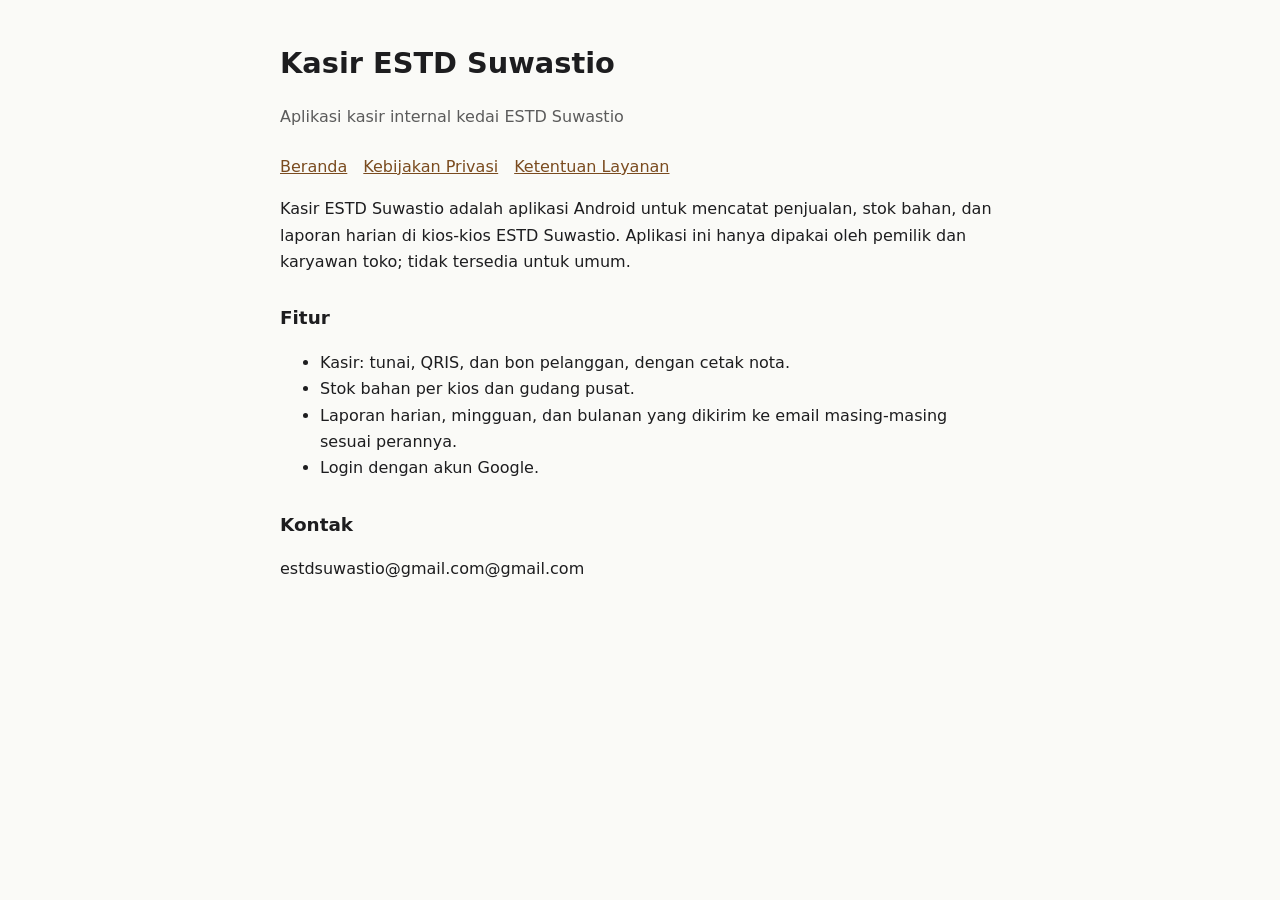
==== index.html @ b29f8850 "first commit" ====
<!doctype html>
<html lang="id">

<head>
    <meta charset="utf-8">
    <meta name="viewport" content="width=device-width,initial-scale=1">
    <title>Kasir ESTD Suwastio</title>
    <style>
        :root {
            color-scheme: light dark;
            --fg: #1d1d1f;
            --bg: #fafaf7;
            --mut: #5b5b5b;
            --acc: #7a4b1f
        }

        @media (prefers-color-scheme:dark) {
            :root {
                --fg: #ececec;
                --bg: #161514;
                --mut: #a8a8a8;
                --acc: #e0a86b
            }
        }

        body {
            margin: 0;
            background: var(--bg);
            color: var(--fg);
            font: 16px/1.65 system-ui, -apple-system, "Segoe UI", Roboto, sans-serif
        }

        main {
            max-width: 720px;
            margin: 0 auto;
            padding: 40px 16px 64px
        }

        h1 {
            font-size: 1.8rem;
            margin: 0 0 4px
        }

        h2 {
            font-size: 1.15rem;
            margin: 28px 0 6px
        }

        p,
        li {
            color: var(--fg)
        }

        .mut {
            color: var(--mut)
        }

        a {
            color: var(--acc)
        }

        nav {
            display: flex;
            gap: 16px;
            margin: 24px 0 8px;
            flex-wrap: wrap
        }
    </style>
</head>

<body>
    <main>
        <h1>Kasir ESTD Suwastio</h1>
        <p class="mut">Aplikasi kasir internal kedai ESTD Suwastio</p>
        <nav><a href="index.html">Beranda</a><a href="privacy.html">Kebijakan Privasi</a><a href="terms.html">Ketentuan
                Layanan</a></nav>
        <p>Kasir ESTD Suwastio adalah aplikasi Android untuk mencatat penjualan, stok bahan, dan laporan harian di
            kios-kios ESTD Suwastio. Aplikasi ini hanya dipakai oleh pemilik dan karyawan toko; tidak tersedia untuk
            umum.</p>
        <h2>Fitur</h2>
        <ul>
            <li>Kasir: tunai, QRIS, dan bon pelanggan, dengan cetak nota.</li>
            <li>Stok bahan per kios dan gudang pusat.</li>
            <li>Laporan harian, mingguan, dan bulanan yang dikirim ke email masing-masing sesuai perannya.</li>
            <li>Login dengan akun Google.</li>
        </ul>
        <h2>Kontak</h2>
        <p>estdsuwastio@gmail.com@gmail.com</p>
    </main>
</body>

</html>
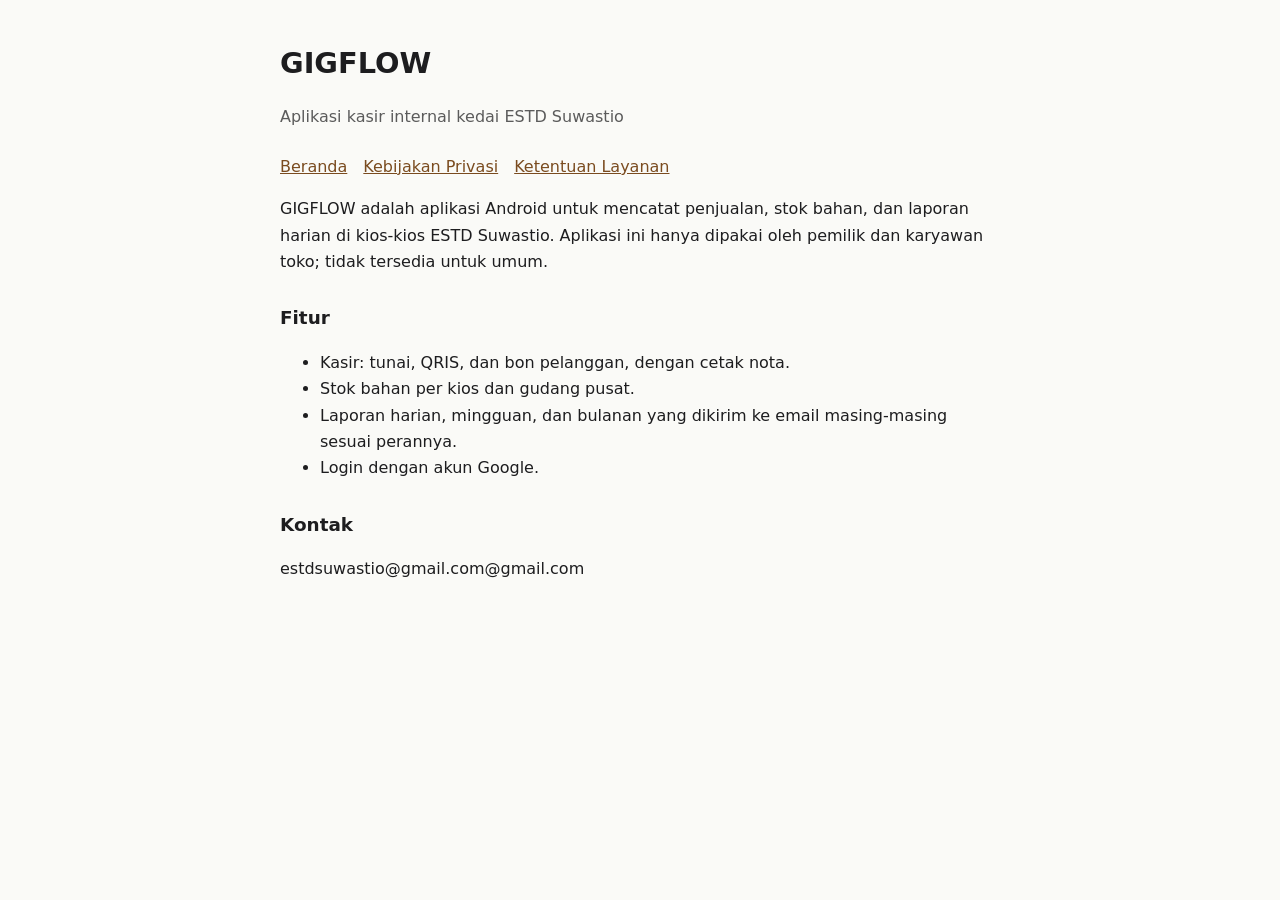
==== commit db99d6e6: "sync all" ====
--- a/index.html
+++ b/index.html
@@ -4,7 +4,7 @@
 <head>
     <meta charset="utf-8">
     <meta name="viewport" content="width=device-width,initial-scale=1">
-    <title>Kasir ESTD Suwastio</title>
+    <title>GIGFLOW</title>
     <style>
         :root {
             color-scheme: light dark;
@@ -70,11 +70,11 @@
 
 <body>
     <main>
-        <h1>Kasir ESTD Suwastio</h1>
+        <h1>GIGFLOW</h1>
         <p class="mut">Aplikasi kasir internal kedai ESTD Suwastio</p>
         <nav><a href="index.html">Beranda</a><a href="privacy.html">Kebijakan Privasi</a><a href="terms.html">Ketentuan
                 Layanan</a></nav>
-        <p>Kasir ESTD Suwastio adalah aplikasi Android untuk mencatat penjualan, stok bahan, dan laporan harian di
+        <p>GIGFLOW adalah aplikasi Android untuk mencatat penjualan, stok bahan, dan laporan harian di
             kios-kios ESTD Suwastio. Aplikasi ini hanya dipakai oleh pemilik dan karyawan toko; tidak tersedia untuk
             umum.</p>
         <h2>Fitur</h2>
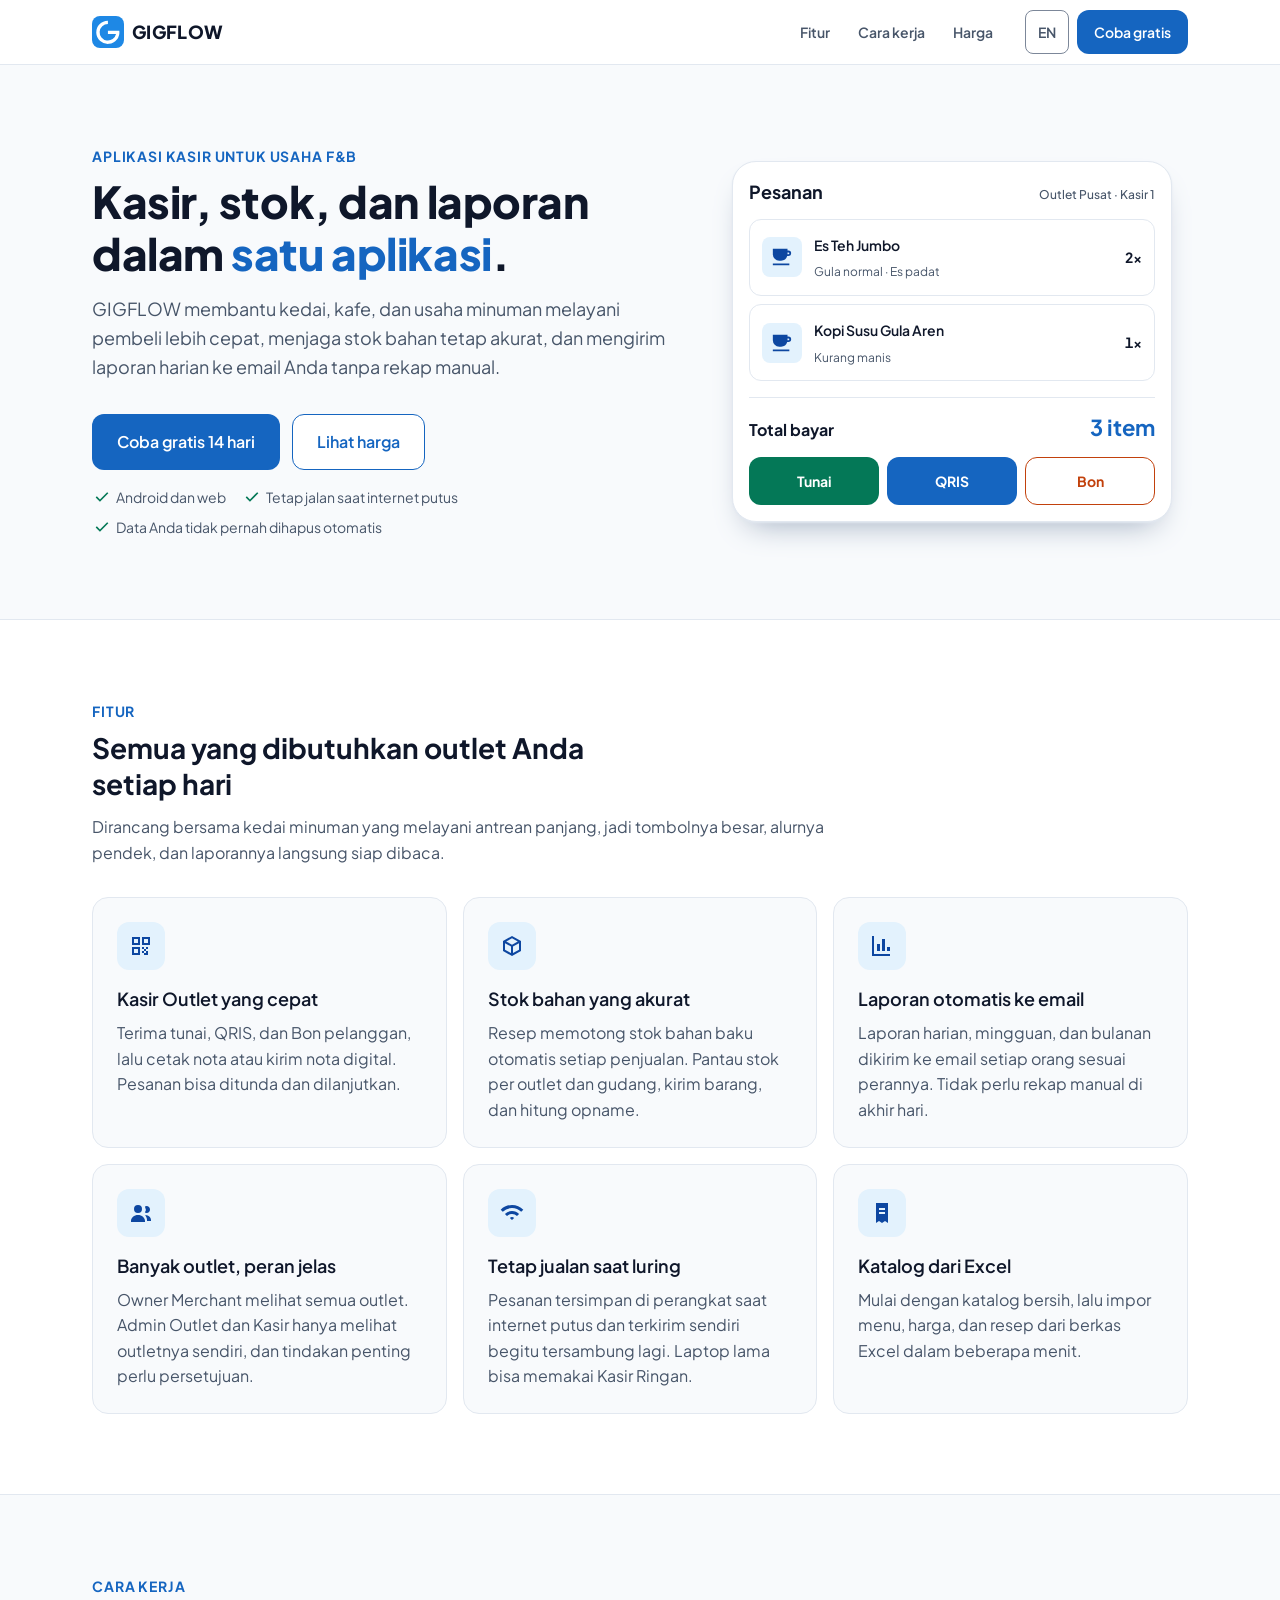
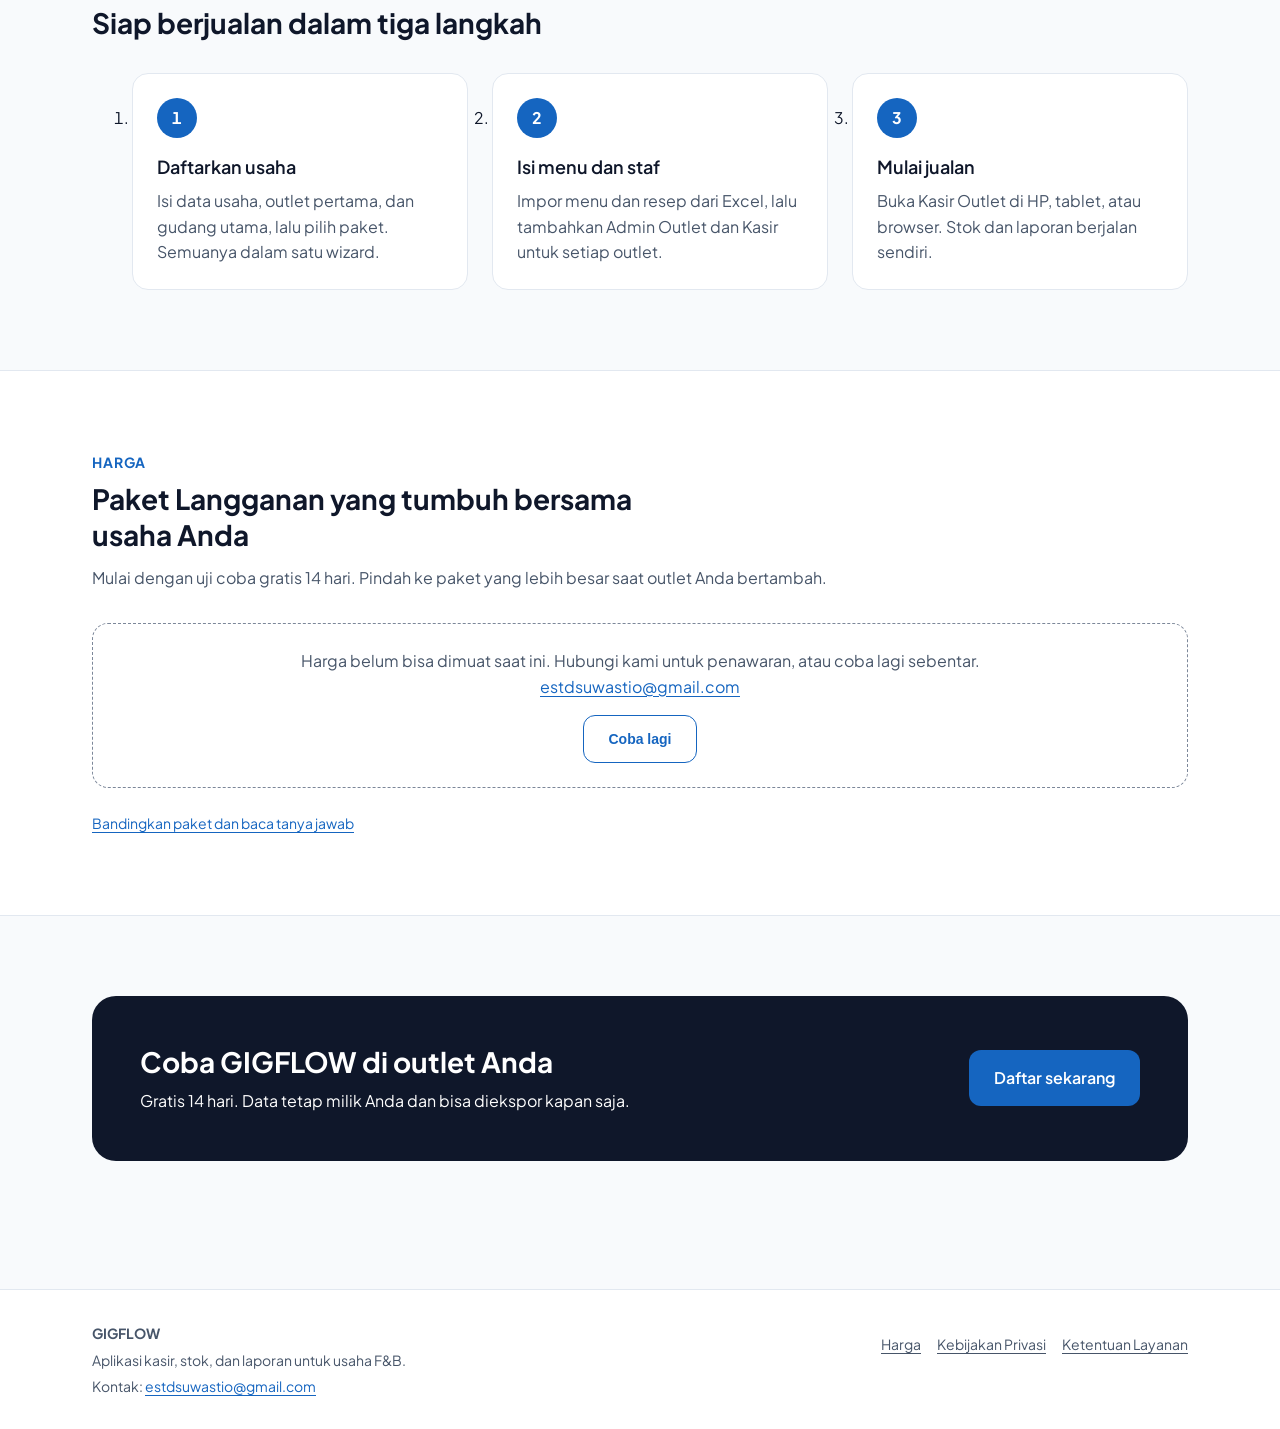
==== commit 0abe513c: "update" ====
--- a/index.html
+++ b/index.html
@@ -2,91 +2,244 @@
 <html lang="id">
 
 <head>
-    <meta charset="utf-8">
-    <meta name="viewport" content="width=device-width,initial-scale=1">
-    <title>GIGFLOW</title>
-    <style>
-        :root {
-            color-scheme: light dark;
-            --fg: #1d1d1f;
-            --bg: #fafaf7;
-            --mut: #5b5b5b;
-            --acc: #7a4b1f
-        }
-
-        @media (prefers-color-scheme:dark) {
-            :root {
-                --fg: #ececec;
-                --bg: #161514;
-                --mut: #a8a8a8;
-                --acc: #e0a86b
-            }
-        }
-
-        body {
-            margin: 0;
-            background: var(--bg);
-            color: var(--fg);
-            font: 16px/1.65 system-ui, -apple-system, "Segoe UI", Roboto, sans-serif
-        }
-
-        main {
-            max-width: 720px;
-            margin: 0 auto;
-            padding: 40px 16px 64px
-        }
-
-        h1 {
-            font-size: 1.8rem;
-            margin: 0 0 4px
-        }
-
-        h2 {
-            font-size: 1.15rem;
-            margin: 28px 0 6px
-        }
-
-        p,
-        li {
-            color: var(--fg)
-        }
-
-        .mut {
-            color: var(--mut)
-        }
-
-        a {
-            color: var(--acc)
-        }
-
-        nav {
-            display: flex;
-            gap: 16px;
-            margin: 24px 0 8px;
-            flex-wrap: wrap
-        }
-    </style>
+  <meta charset="utf-8">
+  <meta name="viewport" content="width=device-width, initial-scale=1">
+  <title data-i18n="meta.title">GIGFLOW: kasir, stok, dan laporan untuk usaha F&amp;B</title>
+  <meta name="description" data-i18n-attr-content="meta.description"
+    content="Aplikasi kasir untuk kedai, kafe, dan usaha F&amp;B: Kasir Outlet dengan tunai, QRIS, dan Bon, stok bahan per outlet dan gudang, serta laporan otomatis ke email.">
+  <link rel="preload" href="fonts/plus-jakarta-sans-latin-wght.woff2" as="font" type="font/woff2" crossorigin>
+  <!-- Token desain v2 (--gf-*) dan Plus Jakarta Sans self-host; satu tema terang. -->
+  <link rel="stylesheet" href="gf-tokens.css">
+  <link rel="stylesheet" href="site.css">
+  <script type="module" src="js/main.js"></script>
 </head>
 
 <body>
-    <main>
-        <h1>GIGFLOW</h1>
-        <p class="mut">Aplikasi kasir internal kedai ESTD Suwastio</p>
-        <nav><a href="index.html">Beranda</a><a href="privacy.html">Kebijakan Privasi</a><a href="terms.html">Ketentuan
-                Layanan</a></nav>
-        <p>GIGFLOW adalah aplikasi Android untuk mencatat penjualan, stok bahan, dan laporan harian di
-            kios-kios ESTD Suwastio. Aplikasi ini hanya dipakai oleh pemilik dan karyawan toko; tidak tersedia untuk
-            umum.</p>
-        <h2>Fitur</h2>
-        <ul>
-            <li>Kasir: tunai, QRIS, dan bon pelanggan, dengan cetak nota.</li>
-            <li>Stok bahan per kios dan gudang pusat.</li>
-            <li>Laporan harian, mingguan, dan bulanan yang dikirim ke email masing-masing sesuai perannya.</li>
-            <li>Login dengan akun Google.</li>
+  <a class="skip" href="#isi" data-i18n="nav.skip">Langsung ke isi</a>
+
+  <header class="top">
+    <div class="wrap top__bar">
+      <a class="brand" href="index.html" aria-label="GIGFLOW, beranda" data-i18n-attr-aria-label="nav.homeLabel">
+        <svg class="brand__mark" viewBox="0 0 32 32" aria-hidden="true" focusable="false">
+          <rect class="m-bg" width="32" height="32" rx="8" />
+          <path class="m-fg" d="M16 7a9 9 0 1 0 8.8 10.9H16v-3.6h12.4A12.6 12.6 0 1 1 16 3.4z" transform="translate(1.2 1.6) scale(.92)" />
+        </svg>
+        <span>GIGFLOW</span>
+      </a>
+      <nav class="nav" aria-label="Utama" data-i18n-attr-aria-label="nav.main">
+        <a href="#fitur" data-i18n="nav.features">Fitur</a>
+        <a href="#cara-kerja" data-i18n="nav.how">Cara kerja</a>
+        <a href="harga.html" data-i18n="nav.pricing">Harga</a>
+      </nav>
+      <div class="top__actions">
+        <a class="lang" href="?lang=en" hreflang="en" lang="en" data-lang-toggle
+          aria-label="Switch to English">EN</a>
+        <a class="btn btn--primary btn--sm" href="daftar.html" data-cta="daftar" data-i18n="cta.try">Coba gratis</a>
+      </div>
+    </div>
+  </header>
+
+  <main id="isi">
+    <section class="hero" aria-labelledby="hero-title">
+      <div class="wrap hero__grid">
+        <div>
+          <p class="eyebrow" data-i18n="hero.eyebrow">Aplikasi kasir untuk usaha F&amp;B</p>
+          <h1 class="hero__title" id="hero-title" data-i18n="hero.title">Kasir, stok, dan laporan dalam <em>satu
+              aplikasi</em>.</h1>
+          <p class="hero__lead" data-i18n="hero.lead">GIGFLOW membantu kedai, kafe, dan usaha minuman melayani pembeli
+            lebih cepat, menjaga stok bahan tetap akurat, dan mengirim laporan harian ke email Anda tanpa rekap
+            manual.</p>
+          <div class="hero__ctas">
+            <a class="btn btn--primary btn--lg" href="daftar.html" data-cta="daftar" data-i18n="hero.ctaPrimary">Coba
+              gratis 14 hari</a>
+            <a class="btn btn--secondary btn--lg" href="harga.html" data-i18n="hero.ctaSecondary">Lihat harga</a>
+          </div>
+          <ul class="hero__note">
+            <li><svg class="ic" viewBox="0 0 24 24" aria-hidden="true" focusable="false">
+                <path d="M9.55 17.65 4.4 12.5l1.4-1.4 3.75 3.75 8.65-8.65 1.4 1.4z" />
+              </svg><span data-i18n="hero.note1">Android dan web</span></li>
+            <li><svg class="ic" viewBox="0 0 24 24" aria-hidden="true" focusable="false">
+                <path d="M9.55 17.65 4.4 12.5l1.4-1.4 3.75 3.75 8.65-8.65 1.4 1.4z" />
+              </svg><span data-i18n="hero.note2">Tetap jalan saat internet putus</span></li>
+            <li><svg class="ic" viewBox="0 0 24 24" aria-hidden="true" focusable="false">
+                <path d="M9.55 17.65 4.4 12.5l1.4-1.4 3.75 3.75 8.65-8.65 1.4 1.4z" />
+              </svg><span data-i18n="hero.note3">Data Anda tidak pernah dihapus otomatis</span></li>
+          </ul>
+        </div>
+
+        <figure class="preview" role="img" aria-label="Contoh layar Kasir Outlet: dua menu di keranjang dan tombol bayar Tunai, QRIS, dan Bon"
+          data-i18n-attr-aria-label="preview.label">
+          <div aria-hidden="true">
+            <div class="preview__head">
+              <span class="preview__title" data-i18n="preview.title">Pesanan</span>
+              <span class="preview__meta" data-i18n="preview.meta">Outlet Pusat · Kasir 1</span>
+            </div>
+            <ul class="preview__list">
+              <li class="preview__row">
+                <span class="preview__thumb"><svg class="ic" viewBox="0 0 24 24" aria-hidden="true" focusable="false">
+                    <path d="M4 3h14v2h1a3 3 0 0 1 0 6h-1.3A7 7 0 0 1 11 16H9a7 7 0 0 1-7-7V3h2zm14 4v2h1a1 1 0 0 0 0-2h-1zM2 19h18v2H2v-2z" />
+                  </svg></span>
+                <span><span class="preview__name" data-i18n="preview.item1">Es Teh Jumbo</span><br><span
+                    class="preview__sub" data-i18n="preview.item1sub">Gula normal · Es padat</span></span>
+                <span class="preview__qty gf-num">2×</span>
+              </li>
+              <li class="preview__row">
+                <span class="preview__thumb"><svg class="ic" viewBox="0 0 24 24" aria-hidden="true" focusable="false">
+                    <path d="M4 3h14v2h1a3 3 0 0 1 0 6h-1.3A7 7 0 0 1 11 16H9a7 7 0 0 1-7-7V3h2zm14 4v2h1a1 1 0 0 0 0-2h-1zM2 19h18v2H2v-2z" />
+                  </svg></span>
+                <span><span class="preview__name" data-i18n="preview.item2">Kopi Susu Gula Aren</span><br><span
+                    class="preview__sub" data-i18n="preview.item2sub">Kurang manis</span></span>
+                <span class="preview__qty gf-num">1×</span>
+              </li>
+            </ul>
+            <div class="preview__total"><span data-i18n="preview.total">Total bayar</span><span class="gf-num">3 item</span></div>
+            <div class="preview__pay">
+              <span class="pay-cash" data-i18n="preview.cash">Tunai</span>
+              <span class="pay-qris">QRIS</span>
+              <span class="pay-bon">Bon</span>
+            </div>
+          </div>
+        </figure>
+      </div>
+    </section>
+
+    <section class="section section--alt" id="fitur" aria-labelledby="fitur-title">
+      <div class="wrap">
+        <div class="section__head">
+          <p class="eyebrow" data-i18n="features.eyebrow">Fitur</p>
+          <h2 class="section__title" id="fitur-title" data-i18n="features.title">Semua yang dibutuhkan outlet Anda
+            setiap hari</h2>
+          <p class="section__lead" data-i18n="features.lead">Dirancang bersama kedai minuman yang melayani antrean
+            panjang, jadi tombolnya besar, alurnya pendek, dan laporannya langsung siap dibaca.</p>
+        </div>
+        <ul class="features">
+          <li class="feature">
+            <span class="feature__icon"><svg class="ic" viewBox="0 0 24 24" aria-hidden="true" focusable="false">
+                <path d="M3 3h8v8H3V3zm2 2v4h4V5H5zm8-2h8v8h-8V3zm2 2v4h4V5h-4zM3 13h8v8H3v-8zm2 2v4h4v-4H5zm8-2h2v2h-2v-2zm2 2h2v2h-2v-2zm-2 2h2v2h-2v-2zm4 0h2v4h-4v-2h2v-2zm0-4h2v2h-2v-2z" />
+              </svg></span>
+            <h3 data-i18n="features.f1.title">Kasir Outlet yang cepat</h3>
+            <p data-i18n="features.f1.body">Terima tunai, QRIS, dan Bon pelanggan, lalu cetak nota atau kirim nota
+              digital. Pesanan bisa ditunda dan dilanjutkan.</p>
+          </li>
+          <li class="feature">
+            <span class="feature__icon"><svg class="ic" viewBox="0 0 24 24" aria-hidden="true" focusable="false">
+                <path d="M3 7l9-5 9 5v10l-9 5-9-5V7zm9-2.7L6.2 7.5 12 10.7l5.8-3.2L12 4.3zM5 9.2v6.6l6 3.3v-6.6L5 9.2zm14 0-6 3.3v6.6l6-3.3V9.2z" />
+              </svg></span>
+            <h3 data-i18n="features.f2.title">Stok bahan yang akurat</h3>
+            <p data-i18n="features.f2.body">Resep memotong stok bahan baku otomatis setiap penjualan. Pantau stok per
+              outlet dan gudang, kirim barang, dan hitung opname.</p>
+          </li>
+          <li class="feature">
+            <span class="feature__icon"><svg class="ic" viewBox="0 0 24 24" aria-hidden="true" focusable="false">
+                <path d="M4 20h16v2H2V2h2v18zm3-3V10h3v7H7zm5 0V5h3v12h-3zm5 0v-4h3v4h-3z" />
+              </svg></span>
+            <h3 data-i18n="features.f3.title">Laporan otomatis ke email</h3>
+            <p data-i18n="features.f3.body">Laporan harian, mingguan, dan bulanan dikirim ke email setiap orang sesuai
+              perannya. Tidak perlu rekap manual di akhir hari.</p>
+          </li>
+          <li class="feature">
+            <span class="feature__icon"><svg class="ic" viewBox="0 0 24 24" aria-hidden="true" focusable="false">
+                <path d="M9 12a4 4 0 1 1 0-8 4 4 0 0 1 0 8zm-7 8c0-3.3 3.1-6 7-6s7 2.7 7 6v1H2v-1zm15.5-8a3.5 3.5 0 1 0-1.6-6.6 6 6 0 0 1 0 6.2c.5.2 1 .4 1.6.4zM18 14.2c2.3.6 4 2.6 4 4.8v1h-4v-1c0-1.8-.7-3.5-2-4.8h2z" />
+              </svg></span>
+            <h3 data-i18n="features.f4.title">Banyak outlet, peran jelas</h3>
+            <p data-i18n="features.f4.body">Owner Merchant melihat semua outlet. Admin Outlet dan Kasir hanya melihat
+              outletnya sendiri, dan tindakan penting perlu persetujuan.</p>
+          </li>
+          <li class="feature">
+            <span class="feature__icon"><svg class="ic" viewBox="0 0 24 24" aria-hidden="true" focusable="false">
+                <path d="M12 4c4.4 0 8.4 1.8 11.3 4.7l-2.1 2.1A13 13 0 0 0 12 7a13 13 0 0 0-9.2 3.8L.7 8.7A16 16 0 0 1 12 4zm0 6c2.8 0 5.3 1.1 7.1 2.9L17 15a7 7 0 0 0-5-2 7 7 0 0 0-5 2l-2.1-2.1A10 10 0 0 1 12 10zm0 6a3 3 0 0 1 2.1.9L12 19l-2.1-2.1A3 3 0 0 1 12 16z" />
+              </svg></span>
+            <h3 data-i18n="features.f5.title">Tetap jualan saat luring</h3>
+            <p data-i18n="features.f5.body">Pesanan tersimpan di perangkat saat internet putus dan terkirim sendiri
+              begitu tersambung lagi. Laptop lama bisa memakai Kasir Ringan.</p>
+          </li>
+          <li class="feature">
+            <span class="feature__icon"><svg class="ic" viewBox="0 0 24 24" aria-hidden="true" focusable="false">
+                <path d="M6 2h12v20l-3-2-3 2-3-2-3 2V2zm3 5v2h6V7H9zm0 4v2h6v-2H9z" />
+              </svg></span>
+            <h3 data-i18n="features.f6.title">Katalog dari Excel</h3>
+            <p data-i18n="features.f6.body">Mulai dengan katalog bersih, lalu impor menu, harga, dan resep dari berkas
+              Excel dalam beberapa menit.</p>
+          </li>
         </ul>
-        <h2>Kontak</h2>
-        <p>estdsuwastio@gmail.com@gmail.com</p>
-    </main>
+      </div>
+    </section>
+
+    <section class="section" id="cara-kerja" aria-labelledby="cara-title">
+      <div class="wrap">
+        <div class="section__head">
+          <p class="eyebrow" data-i18n="how.eyebrow">Cara kerja</p>
+          <h2 class="section__title" id="cara-title" data-i18n="how.title">Siap berjualan dalam tiga langkah</h2>
+        </div>
+        <ol class="steps">
+          <li class="step">
+            <span class="step__num gf-num" aria-hidden="true">1</span>
+            <h3 data-i18n="how.s1.title">Daftarkan usaha</h3>
+            <p data-i18n="how.s1.body">Isi data usaha, outlet pertama, dan gudang utama, lalu pilih paket. Semuanya
+              dalam satu wizard.</p>
+          </li>
+          <li class="step">
+            <span class="step__num gf-num" aria-hidden="true">2</span>
+            <h3 data-i18n="how.s2.title">Isi menu dan staf</h3>
+            <p data-i18n="how.s2.body">Impor menu dan resep dari Excel, lalu tambahkan Admin Outlet dan Kasir
+              untuk setiap outlet.</p>
+          </li>
+          <li class="step">
+            <span class="step__num gf-num" aria-hidden="true">3</span>
+            <h3 data-i18n="how.s3.title">Mulai jualan</h3>
+            <p data-i18n="how.s3.body">Buka Kasir Outlet di HP, tablet, atau browser. Stok dan laporan berjalan
+              sendiri.</p>
+          </li>
+        </ol>
+      </div>
+    </section>
+
+    <section class="section section--alt" id="harga" aria-labelledby="harga-title">
+      <div class="wrap">
+        <div class="section__head">
+          <p class="eyebrow" data-i18n="pricing.eyebrow">Harga</p>
+          <h2 class="section__title" id="harga-title" data-i18n="pricing.title">Paket Langganan yang tumbuh bersama
+            usaha Anda</h2>
+          <p class="section__lead" data-i18n="pricing.lead">Mulai dengan uji coba gratis 14 hari. Pindah ke paket yang
+            lebih besar saat outlet Anda bertambah.</p>
+        </div>
+        <div class="plans" id="plans" aria-live="polite" aria-busy="true">
+          <div class="skeleton" aria-hidden="true"></div>
+          <div class="skeleton" aria-hidden="true"></div>
+          <div class="skeleton" aria-hidden="true"></div>
+        </div>
+        <p class="plans__foot"><a href="harga.html" data-i18n="pricing.more">Bandingkan paket dan baca tanya jawab</a></p>
+      </div>
+    </section>
+
+    <section class="section" aria-labelledby="akhir-title">
+      <div class="wrap">
+        <div class="cta-band">
+          <div>
+            <h2 id="akhir-title" data-i18n="final.title">Coba GIGFLOW di outlet Anda</h2>
+            <p data-i18n="final.body">Gratis 14 hari. Data tetap milik Anda dan bisa diekspor kapan saja.</p>
+          </div>
+          <a class="btn btn--primary btn--lg" href="daftar.html" data-cta="daftar" data-i18n="cta.signup">Daftar
+            sekarang</a>
+        </div>
+      </div>
+    </section>
+  </main>
+
+  <footer class="foot">
+    <div class="wrap foot__grid">
+      <div>
+        <p><strong>GIGFLOW</strong></p>
+        <p data-i18n="foot.tagline">Aplikasi kasir, stok, dan laporan untuk usaha F&amp;B.</p>
+        <p><span data-i18n="foot.contact">Kontak:</span> <a href="mailto:estdsuwastio@gmail.com">estdsuwastio@gmail.com</a></p>
+      </div>
+      <nav class="foot__links" aria-label="Tautan kaki halaman" data-i18n-attr-aria-label="foot.nav">
+        <a href="harga.html" data-i18n="nav.pricing">Harga</a>
+        <a href="privacy.html" data-i18n="foot.privacy">Kebijakan Privasi</a>
+        <a href="terms.html" data-i18n="foot.terms">Ketentuan Layanan</a>
+      </nav>
+    </div>
+  </footer>
 </body>
 
-</html>+</html>
--- a/gf-tokens.css
+++ b/gf-tokens.css
@@ -0,0 +1,139 @@
+/* Token desain terpadu GIGFLOW (sistem desain v2, Bagian A dan B).
+   BERKAS HASIL GENERATOR, JANGAN DIEDIT TANGAN. Sumber nilai:
+   lib/core/theme/gf_tokens.dart (GfTokens) lewat
+   lib/core/theme/gf_tokens_css.dart. Tulis ulang web-kasir/src/gf-tokens.css
+   dan site/gf-tokens.css dengan:
+     UPDATE_GF_CSS=1 flutter test test/core/theme/gf_css_tokens_test.dart
+   Tes yang sama gagal bila isi berkas berbeda dari GfTokens.
+   Satu tema terang. Font: Plus Jakarta Sans (OFL, fonts/OFL.txt), variable
+   WOFF2 subset Latin yang di-host sendiri. */
+
+@font-face {
+  font-family: 'Plus Jakarta Sans';
+  font-style: normal;
+  font-weight: 200 800;
+  font-display: swap;
+  src: url('fonts/plus-jakarta-sans-latin-wght.woff2') format('woff2');
+  unicode-range: U+0000-00FF, U+0131, U+0152-0153, U+02BB-02BC, U+02C6, U+02DA, U+02DC, U+0304, U+0308, U+0329, U+2000-206F, U+20AC, U+2122, U+2190-2193, U+2212, U+2215, U+FEFF, U+FFFD;
+}
+
+:root {
+  color-scheme: light;
+  --gf-font-sans: 'Plus Jakarta Sans', system-ui, -apple-system, 'Segoe UI', Roboto, sans-serif;
+
+  /* Warna netral */
+  --gf-bg: #F8FAFC;
+  --gf-surface: #FFFFFF;
+  --gf-surface-2: #F1F5F9;
+  --gf-border: #E2E8F0;
+  --gf-border-input: #7C8799;
+  --gf-text: #0F172A;
+  --gf-text-2: #475569;
+  --gf-text-3: #64748B; /* jangan di atas surface-2 (4,34:1) */
+  --gf-text-disabled: #94A3B8; /* hanya teks kontrol mati */
+  --gf-inverse: #0F172A;
+  --gf-on-inverse: #FFFFFF;
+
+  /* Merek dan aksi */
+  --gf-primary: #1565C0;
+  --gf-on-primary: #FFFFFF;
+  --gf-primary-pressed: #0D47A1;
+  --gf-primary-soft: #E3F2FD;
+  --gf-on-primary-soft: #0D47A1;
+  --gf-brand-logo: #1E88E5; /* logo dan ilustrasi saja, bukan teks */
+  --gf-highlight: #C2410C;
+  --gf-on-highlight: #FFFFFF;
+  --gf-highlight-soft: #FFEDD5;
+  --gf-on-highlight-soft: #9A3412;
+
+  /* Status */
+  --gf-success: #047857;
+  --gf-on-success: #FFFFFF;
+  --gf-success-soft: #D1FAE5;
+  --gf-on-success-soft: #065F46;
+  --gf-warning: #B45309;
+  --gf-on-warning: #FFFFFF;
+  --gf-warning-soft: #FEF3C7;
+  --gf-on-warning-soft: #92400E;
+  --gf-danger: #DC2626;
+  --gf-on-danger: #FFFFFF;
+  --gf-danger-text: #B91C1C; /* teks merah ukuran kecil */
+  --gf-danger-soft: #FEE2E2;
+  --gf-on-danger-soft: #991B1B;
+  --gf-info: #1565C0;
+  --gf-info-soft: #E3F2FD;
+  --gf-on-info-soft: #0D47A1;
+  --gf-focus-ring: #1565C0;
+
+  /* Spasi (kelipatan 4) */
+  --gf-space-4: 4px;
+  --gf-space-8: 8px;
+  --gf-space-12: 12px;
+  --gf-space-16: 16px;
+  --gf-space-24: 24px;
+  --gf-space-32: 32px;
+  --gf-space-48: 48px;
+
+  /* Radius dan garis */
+  --gf-radius-sm: 8px;
+  --gf-radius-md: 12px;
+  --gf-radius-lg: 16px;
+  --gf-radius-xl: 24px;
+  --gf-radius-full: 999px;
+  --gf-stroke-card: 1px;
+  --gf-stroke-input: 1.5px;
+  --gf-stroke-focus: 2px;
+
+  /* Tipografi: ukuran / tinggi baris / tebal */
+  --gf-text-display-size: 36px;
+  --gf-text-display-line: 44px;
+  --gf-text-display-weight: 700;
+  --gf-text-h1-size: 28px;
+  --gf-text-h1-line: 36px;
+  --gf-text-h1-weight: 700;
+  --gf-text-h2-size: 22px;
+  --gf-text-h2-line: 28px;
+  --gf-text-h2-weight: 700;
+  --gf-text-h3-size: 18px;
+  --gf-text-h3-line: 26px;
+  --gf-text-h3-weight: 600;
+  --gf-text-body-lg-size: 16px;
+  --gf-text-body-lg-line: 24px;
+  --gf-text-body-lg-weight: 400;
+  --gf-text-body-size: 14px;
+  --gf-text-body-line: 20px;
+  --gf-text-body-weight: 400;
+  --gf-text-label-size: 14px;
+  --gf-text-label-line: 20px;
+  --gf-text-label-weight: 600;
+  --gf-text-caption-size: 12px;
+  --gf-text-caption-line: 16px;
+  --gf-text-caption-weight: 500;
+
+  /* Gerak */
+  --gf-motion-fast: 120ms;
+  --gf-motion-medium: 200ms;
+  --gf-motion-slow: 240ms;
+
+  /* Lapisan */
+  --gf-z-sticky: 10;
+  --gf-z-side-panel: 20;
+  --gf-z-sheet: 40;
+  --gf-z-dialog: 60;
+  --gf-z-system-banner: 80;
+  --gf-z-toast: 100;
+}
+
+/* Kurangi animasi: semua transisi 0 ms. */
+@media (prefers-reduced-motion: reduce) {
+  :root {
+    --gf-motion-fast: 0ms;
+    --gf-motion-medium: 0ms;
+    --gf-motion-slow: 0ms;
+  }
+}
+
+/* Angka uang, jumlah, jam, dan nomor pesanan: tabular figures. */
+.gf-num {
+  font-variant-numeric: tabular-nums;
+}
--- a/site.css
+++ b/site.css
@@ -0,0 +1,431 @@
+/* Situs pemasaran GIGFLOW (sistem desain v2, D.10; tiket #42).
+   Semua warna, spasi, radius, tipografi, dan gerak dari gf-tokens.css (--gf-*).
+   Jangan menulis warna mentah di sini; tes site/tests/pages.test.mjs menolaknya.
+   Mobile-first: 375 px dulu, lalu titik henti 720 px dan 1024 px. */
+
+*,
+*::before,
+*::after { box-sizing: border-box; }
+
+html { -webkit-text-size-adjust: 100%; scroll-behavior: smooth; }
+@media (prefers-reduced-motion: reduce) { html { scroll-behavior: auto; } }
+
+body {
+  margin: 0;
+  background: var(--gf-bg);
+  color: var(--gf-text);
+  font-family: var(--gf-font-sans);
+  font-size: var(--gf-text-body-lg-size);
+  line-height: 1.6;
+  overflow-wrap: break-word;
+}
+
+img, svg { display: block; max-width: 100%; }
+h1, h2, h3, p, ul, ol { margin: 0; }
+ul { padding: 0; list-style: none; }
+
+a { color: var(--gf-primary); text-underline-offset: 3px; }
+a:hover { color: var(--gf-primary-pressed); }
+
+:focus-visible {
+  outline: var(--gf-stroke-focus) solid var(--gf-focus-ring);
+  outline-offset: 3px;
+  border-radius: var(--gf-radius-sm);
+}
+
+.ic { width: 24px; height: 24px; fill: currentColor; flex: none; }
+
+.skip {
+  position: absolute;
+  left: var(--gf-space-16);
+  top: -80px;
+  z-index: var(--gf-z-toast);
+  padding: var(--gf-space-8) var(--gf-space-16);
+  background: var(--gf-inverse);
+  color: var(--gf-on-inverse);
+  border-radius: var(--gf-radius-sm);
+}
+.skip:focus { top: var(--gf-space-8); color: var(--gf-on-inverse); }
+
+.wrap {
+  width: 100%;
+  max-width: 1160px;
+  margin: 0 auto;
+  padding: 0 var(--gf-space-16);
+}
+@media (min-width: 720px) { .wrap { padding: 0 var(--gf-space-32); } }
+
+/* ── Tombol ─────────────────────────────────────────────────────────── */
+.btn {
+  display: inline-flex;
+  align-items: center;
+  justify-content: center;
+  gap: var(--gf-space-8);
+  min-height: 48px;
+  padding: 0 var(--gf-space-24);
+  border: var(--gf-stroke-input) solid transparent;
+  border-radius: var(--gf-radius-md);
+  font-size: var(--gf-text-label-size);
+  line-height: var(--gf-text-label-line);
+  font-weight: var(--gf-text-label-weight);
+  text-decoration: none;
+  cursor: pointer;
+  transition: background-color var(--gf-motion-fast) ease-out,
+              border-color var(--gf-motion-fast) ease-out,
+              color var(--gf-motion-fast) ease-out;
+}
+.btn--primary { background: var(--gf-primary); color: var(--gf-on-primary); }
+.btn--primary:hover { background: var(--gf-primary-pressed); color: var(--gf-on-primary); }
+.btn--secondary {
+  background: var(--gf-surface);
+  color: var(--gf-primary);
+  border-color: var(--gf-primary);
+}
+.btn--secondary:hover { background: var(--gf-primary-soft); color: var(--gf-on-primary-soft); }
+.btn--lg { min-height: 56px; font-size: var(--gf-text-body-lg-size); }
+.btn--sm { min-height: 44px; padding: 0 var(--gf-space-16); }
+
+/* ── Kepala halaman ─────────────────────────────────────────────────── */
+.top {
+  position: sticky;
+  top: 0;
+  z-index: var(--gf-z-sticky);
+  background: var(--gf-surface);
+  border-bottom: var(--gf-stroke-card) solid var(--gf-border);
+}
+.top__bar {
+  display: flex;
+  align-items: center;
+  gap: var(--gf-space-12);
+  min-height: 64px;
+}
+.brand {
+  display: inline-flex;
+  align-items: center;
+  gap: var(--gf-space-8);
+  min-height: 44px;
+  color: var(--gf-text);
+  font-weight: 800;
+  font-size: var(--gf-text-h3-size);
+  letter-spacing: 0.02em;
+  text-decoration: none;
+}
+.brand:hover { color: var(--gf-text); }
+.brand__mark { width: 32px; height: 32px; }
+.brand__mark .m-bg { fill: var(--gf-brand-logo); }
+.brand__mark .m-fg { fill: var(--gf-on-primary); }
+
+.nav { display: none; margin-left: auto; gap: var(--gf-space-4); }
+.nav a {
+  display: inline-flex;
+  align-items: center;
+  min-height: 44px;
+  padding: 0 var(--gf-space-12);
+  color: var(--gf-text-2);
+  font-size: var(--gf-text-label-size);
+  font-weight: var(--gf-text-label-weight);
+  text-decoration: none;
+  border-radius: var(--gf-radius-sm);
+}
+.nav a:hover { color: var(--gf-text); background: var(--gf-surface-2); }
+.nav a[aria-current="page"] { color: var(--gf-primary); }
+.top__actions { display: flex; align-items: center; gap: var(--gf-space-8); margin-left: auto; }
+@media (min-width: 900px) {
+  .nav { display: flex; }
+  .top__actions { margin-left: var(--gf-space-8); }
+}
+
+.lang {
+  display: inline-flex;
+  align-items: center;
+  justify-content: center;
+  min-width: 44px;
+  min-height: 44px;
+  padding: 0 var(--gf-space-8);
+  color: var(--gf-text-2);
+  font-size: var(--gf-text-label-size);
+  font-weight: var(--gf-text-label-weight);
+  text-decoration: none;
+  border: var(--gf-stroke-card) solid var(--gf-border-input);
+  border-radius: var(--gf-radius-sm);
+}
+.lang:hover { color: var(--gf-text); background: var(--gf-surface-2); }
+
+/* ── Bagian umum ────────────────────────────────────────────────────── */
+.section { padding: var(--gf-space-48) 0; }
+@media (min-width: 1024px) { .section { padding: 80px 0; } }
+.section--alt { background: var(--gf-surface); border-block: var(--gf-stroke-card) solid var(--gf-border); }
+
+.eyebrow {
+  color: var(--gf-primary);
+  font-size: var(--gf-text-label-size);
+  font-weight: 700;
+  letter-spacing: 0.06em;
+  text-transform: uppercase;
+  margin-bottom: var(--gf-space-8);
+}
+.section__title {
+  font-size: var(--gf-text-h1-size);
+  line-height: var(--gf-text-h1-line);
+  font-weight: var(--gf-text-h1-weight);
+  max-width: 28ch;
+}
+.section__lead {
+  margin-top: var(--gf-space-12);
+  color: var(--gf-text-2);
+  max-width: 62ch;
+}
+.section__head { margin-bottom: var(--gf-space-32); }
+
+/* ── Hero ───────────────────────────────────────────────────────────── */
+.hero { padding: var(--gf-space-48) 0 var(--gf-space-48); }
+.hero__grid { display: grid; gap: var(--gf-space-48); align-items: center; }
+@media (min-width: 1024px) {
+  .hero { padding: 80px 0; }
+  .hero__grid { grid-template-columns: 1.1fr 0.9fr; }
+}
+.hero__title {
+  font-size: 32px;
+  line-height: 40px;
+  font-weight: 800;
+  letter-spacing: -0.01em;
+  max-width: 20ch;
+}
+@media (min-width: 720px) {
+  .hero__title { font-size: 44px; line-height: 52px; }
+}
+.hero__title em { font-style: normal; color: var(--gf-primary); }
+.hero__lead { margin-top: var(--gf-space-16); color: var(--gf-text-2); font-size: 18px; max-width: 54ch; }
+.hero__ctas { display: flex; flex-wrap: wrap; gap: var(--gf-space-12); margin-top: var(--gf-space-32); }
+.hero__ctas .btn { flex: 1 1 200px; }
+@media (min-width: 720px) { .hero__ctas .btn { flex: 0 0 auto; } }
+.hero__note {
+  display: flex;
+  flex-wrap: wrap;
+  gap: var(--gf-space-8) var(--gf-space-16);
+  margin-top: var(--gf-space-16);
+  color: var(--gf-text-2);
+  font-size: var(--gf-text-body-size);
+}
+.hero__note li { display: inline-flex; align-items: center; gap: var(--gf-space-4); }
+.hero__note .ic { width: 20px; height: 20px; color: var(--gf-success); }
+
+/* Pratinjau layar Kasir Outlet (HTML, bukan gambar: ringan dan tajam). */
+.preview {
+  margin: 0;
+  background: var(--gf-surface);
+  border: var(--gf-stroke-card) solid var(--gf-border);
+  border-radius: var(--gf-radius-xl);
+  padding: var(--gf-space-16);
+  box-shadow: 0 1px 2px var(--gf-border), 0 16px 32px -16px var(--gf-text-disabled);
+  max-width: 440px;
+  width: 100%;
+  justify-self: center;
+}
+.preview__head { display: flex; justify-content: space-between; align-items: baseline; gap: var(--gf-space-8); }
+.preview__title { font-weight: 700; font-size: var(--gf-text-h3-size); }
+.preview__meta { color: var(--gf-text-2); font-size: var(--gf-text-caption-size); font-weight: 500; }
+.preview__list { margin-top: var(--gf-space-12); display: grid; gap: var(--gf-space-8); }
+.preview__row {
+  display: grid;
+  grid-template-columns: 40px 1fr auto;
+  gap: var(--gf-space-12);
+  align-items: center;
+  padding: var(--gf-space-12);
+  border: var(--gf-stroke-card) solid var(--gf-border);
+  border-radius: var(--gf-radius-md);
+}
+.preview__thumb {
+  width: 40px; height: 40px;
+  border-radius: var(--gf-radius-sm);
+  background: var(--gf-primary-soft);
+  color: var(--gf-on-primary-soft);
+  display: grid; place-items: center;
+}
+.preview__thumb .ic { width: 22px; height: 22px; }
+.preview__name { font-weight: 600; font-size: var(--gf-text-body-size); line-height: var(--gf-text-body-line); }
+.preview__sub { color: var(--gf-text-2); font-size: var(--gf-text-caption-size); }
+.preview__qty { font-weight: 700; font-size: var(--gf-text-body-size); }
+.preview__total {
+  display: flex; justify-content: space-between; align-items: baseline;
+  margin-top: var(--gf-space-16);
+  padding-top: var(--gf-space-12);
+  border-top: var(--gf-stroke-card) solid var(--gf-border);
+  font-weight: 700;
+}
+.preview__total .gf-num { color: var(--gf-primary); font-size: var(--gf-text-h2-size); }
+.preview__pay { display: grid; grid-template-columns: repeat(3, 1fr); gap: var(--gf-space-8); margin-top: var(--gf-space-12); }
+.preview__pay span {
+  display: grid; place-items: center;
+  min-height: 48px;
+  border-radius: var(--gf-radius-md);
+  font-weight: 700;
+  font-size: var(--gf-text-label-size);
+}
+.pay-cash { background: var(--gf-success); color: var(--gf-on-success); }
+.pay-qris { background: var(--gf-primary); color: var(--gf-on-primary); }
+.pay-bon { background: var(--gf-surface); color: var(--gf-highlight); border: var(--gf-stroke-input) solid var(--gf-highlight); }
+
+/* ── Fitur ──────────────────────────────────────────────────────────── */
+.features { display: grid; gap: var(--gf-space-16); }
+@media (min-width: 720px) { .features { grid-template-columns: repeat(2, 1fr); } }
+@media (min-width: 1024px) { .features { grid-template-columns: repeat(3, 1fr); } }
+.feature {
+  background: var(--gf-bg);
+  border: var(--gf-stroke-card) solid var(--gf-border);
+  border-radius: var(--gf-radius-lg);
+  padding: var(--gf-space-24);
+}
+.feature__icon {
+  width: 48px; height: 48px;
+  border-radius: var(--gf-radius-md);
+  background: var(--gf-primary-soft);
+  color: var(--gf-on-primary-soft);
+  display: grid; place-items: center;
+  margin-bottom: var(--gf-space-16);
+}
+.feature h3 { font-size: var(--gf-text-h3-size); line-height: var(--gf-text-h3-line); font-weight: var(--gf-text-h3-weight); }
+.feature p { margin-top: var(--gf-space-8); color: var(--gf-text-2); font-size: var(--gf-text-body-lg-size); }
+
+/* ── Cara kerja ─────────────────────────────────────────────────────── */
+.steps { display: grid; gap: var(--gf-space-16); counter-reset: step; }
+@media (min-width: 900px) { .steps { grid-template-columns: repeat(3, 1fr); gap: var(--gf-space-24); } }
+.step {
+  position: relative;
+  background: var(--gf-surface);
+  border: var(--gf-stroke-card) solid var(--gf-border);
+  border-radius: var(--gf-radius-lg);
+  padding: var(--gf-space-24);
+}
+.step__num {
+  display: inline-grid; place-items: center;
+  width: 40px; height: 40px;
+  border-radius: var(--gf-radius-full);
+  background: var(--gf-primary);
+  color: var(--gf-on-primary);
+  font-weight: 700;
+  margin-bottom: var(--gf-space-16);
+}
+.step h3 { font-size: var(--gf-text-h3-size); line-height: var(--gf-text-h3-line); font-weight: var(--gf-text-h3-weight); }
+.step p { margin-top: var(--gf-space-8); color: var(--gf-text-2); }
+
+/* ── Harga ──────────────────────────────────────────────────────────── */
+.plans {
+  display: grid;
+  gap: var(--gf-space-16);
+  grid-template-columns: repeat(auto-fit, minmax(min(100%, 280px), 1fr));
+  align-items: stretch;
+}
+.plan {
+  position: relative;
+  display: flex;
+  flex-direction: column;
+  background: var(--gf-surface);
+  border: var(--gf-stroke-card) solid var(--gf-border);
+  border-radius: var(--gf-radius-lg);
+  padding: var(--gf-space-24);
+}
+.plan--popular { border: var(--gf-stroke-focus) solid var(--gf-primary); }
+.plan__badge {
+  align-self: flex-start;
+  margin-bottom: var(--gf-space-12);
+  padding: var(--gf-space-4) var(--gf-space-12);
+  border-radius: var(--gf-radius-full);
+  background: var(--gf-highlight-soft);
+  color: var(--gf-on-highlight-soft);
+  font-size: var(--gf-text-caption-size);
+  line-height: var(--gf-text-caption-line);
+  font-weight: 700;
+}
+.plan__name { font-size: var(--gf-text-h2-size); line-height: var(--gf-text-h2-line); font-weight: var(--gf-text-h2-weight); }
+.plan__price { margin-top: var(--gf-space-12); display: flex; align-items: baseline; gap: var(--gf-space-4); flex-wrap: wrap; }
+.plan__amount { font-size: var(--gf-text-display-size); line-height: var(--gf-text-display-line); font-weight: 800; }
+.plan__amount--soon { font-size: var(--gf-text-h2-size); line-height: var(--gf-text-display-line); color: var(--gf-text-2); }
+.plan__period { color: var(--gf-text-2); font-weight: 600; }
+.plan__sub { min-height: 24px; color: var(--gf-text-2); font-size: var(--gf-text-body-size); }
+.plan__features { display: grid; gap: var(--gf-space-8); margin: var(--gf-space-24) 0; flex: 1; }
+.plan__features li { display: flex; gap: var(--gf-space-8); align-items: flex-start; font-size: var(--gf-text-body-lg-size); }
+.plan__features .ic { width: 20px; height: 20px; margin-top: 2px; color: var(--gf-success); }
+.plan__cta { width: 100%; }
+
+.plans__status {
+  grid-column: 1 / -1;
+  padding: var(--gf-space-24);
+  background: var(--gf-surface);
+  border: var(--gf-stroke-card) dashed var(--gf-border-input);
+  border-radius: var(--gf-radius-lg);
+  color: var(--gf-text-2);
+  text-align: center;
+}
+.plans__status .btn { margin-top: var(--gf-space-16); }
+.skeleton {
+  min-height: 360px;
+  background: var(--gf-surface-2);
+  border-radius: var(--gf-radius-lg);
+}
+.plans__foot { margin-top: var(--gf-space-24); color: var(--gf-text-2); font-size: var(--gf-text-body-size); }
+
+/* ── Tanya jawab ────────────────────────────────────────────────────── */
+.faq { display: grid; gap: var(--gf-space-12); max-width: 800px; }
+.faq details {
+  background: var(--gf-surface);
+  border: var(--gf-stroke-card) solid var(--gf-border);
+  border-radius: var(--gf-radius-md);
+  padding: 0 var(--gf-space-16);
+}
+.faq summary {
+  min-height: 56px;
+  display: flex; align-items: center;
+  font-weight: 600;
+  cursor: pointer;
+}
+.faq details p { padding-bottom: var(--gf-space-16); color: var(--gf-text-2); }
+
+/* ── CTA akhir ──────────────────────────────────────────────────────── */
+.cta-band {
+  background: var(--gf-inverse);
+  color: var(--gf-on-inverse);
+  border-radius: var(--gf-radius-xl);
+  padding: var(--gf-space-32) var(--gf-space-24);
+  display: grid;
+  gap: var(--gf-space-24);
+  align-items: center;
+}
+@media (min-width: 900px) {
+  .cta-band { grid-template-columns: 1fr auto; padding: var(--gf-space-48); }
+}
+.cta-band h2 { font-size: var(--gf-text-h1-size); line-height: var(--gf-text-h1-line); font-weight: 700; }
+.cta-band p { margin-top: var(--gf-space-8); color: var(--gf-on-inverse); }
+.cta-band .btn--primary:focus-visible { outline-color: var(--gf-on-inverse); }
+
+/* ── Halaman teks (privasi, ketentuan, daftar) ──────────────────────── */
+.prose { max-width: 720px; padding: var(--gf-space-48) 0 64px; }
+.prose h1 { font-size: var(--gf-text-h1-size); line-height: var(--gf-text-h1-line); font-weight: 700; }
+.prose h2 { font-size: var(--gf-text-h3-size); line-height: var(--gf-text-h3-line); margin: var(--gf-space-32) 0 var(--gf-space-8); }
+.prose p, .prose li { color: var(--gf-text); }
+.prose p + p { margin-top: var(--gf-space-12); }
+.prose ul, .prose ol { padding-left: var(--gf-space-24); display: grid; gap: var(--gf-space-8); }
+.prose ul { list-style: disc; }
+.prose ol { list-style: decimal; }
+.prose .mut { color: var(--gf-text-2); margin-top: var(--gf-space-4); }
+.prose .btn { margin-top: var(--gf-space-24); }
+
+/* ── Kaki halaman ───────────────────────────────────────────────────── */
+.foot {
+  margin-top: var(--gf-space-48);
+  background: var(--gf-surface);
+  border-top: var(--gf-stroke-card) solid var(--gf-border);
+  padding: var(--gf-space-32) 0;
+  color: var(--gf-text-2);
+  font-size: var(--gf-text-body-size);
+}
+.foot__grid { display: grid; gap: var(--gf-space-24); }
+@media (min-width: 720px) { .foot__grid { grid-template-columns: 1fr auto; align-items: start; } }
+.foot__links { display: flex; flex-wrap: wrap; gap: var(--gf-space-4) var(--gf-space-16); }
+.foot__links a {
+  display: inline-flex; align-items: center;
+  min-height: 44px;
+  color: var(--gf-text-2);
+}
+.foot__links a:hover { color: var(--gf-text); }
+.foot p + p { margin-top: var(--gf-space-4); }
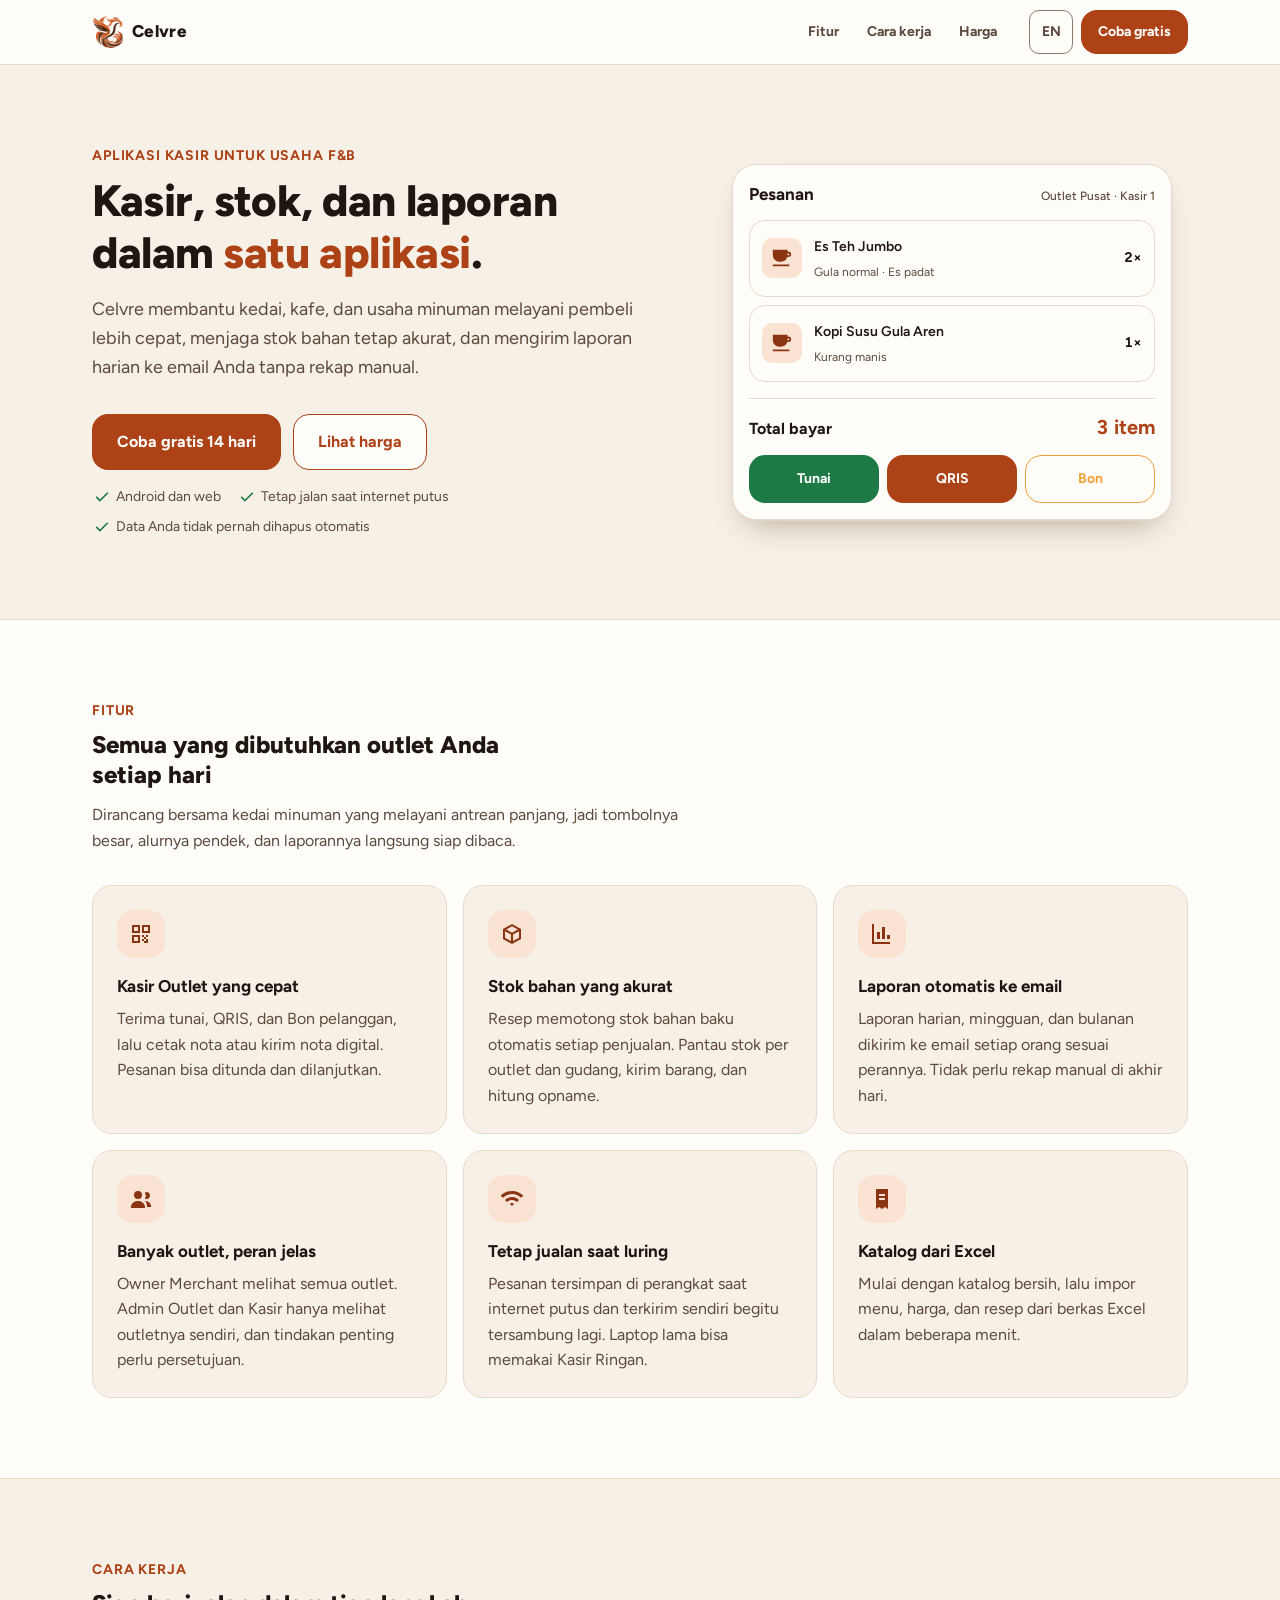
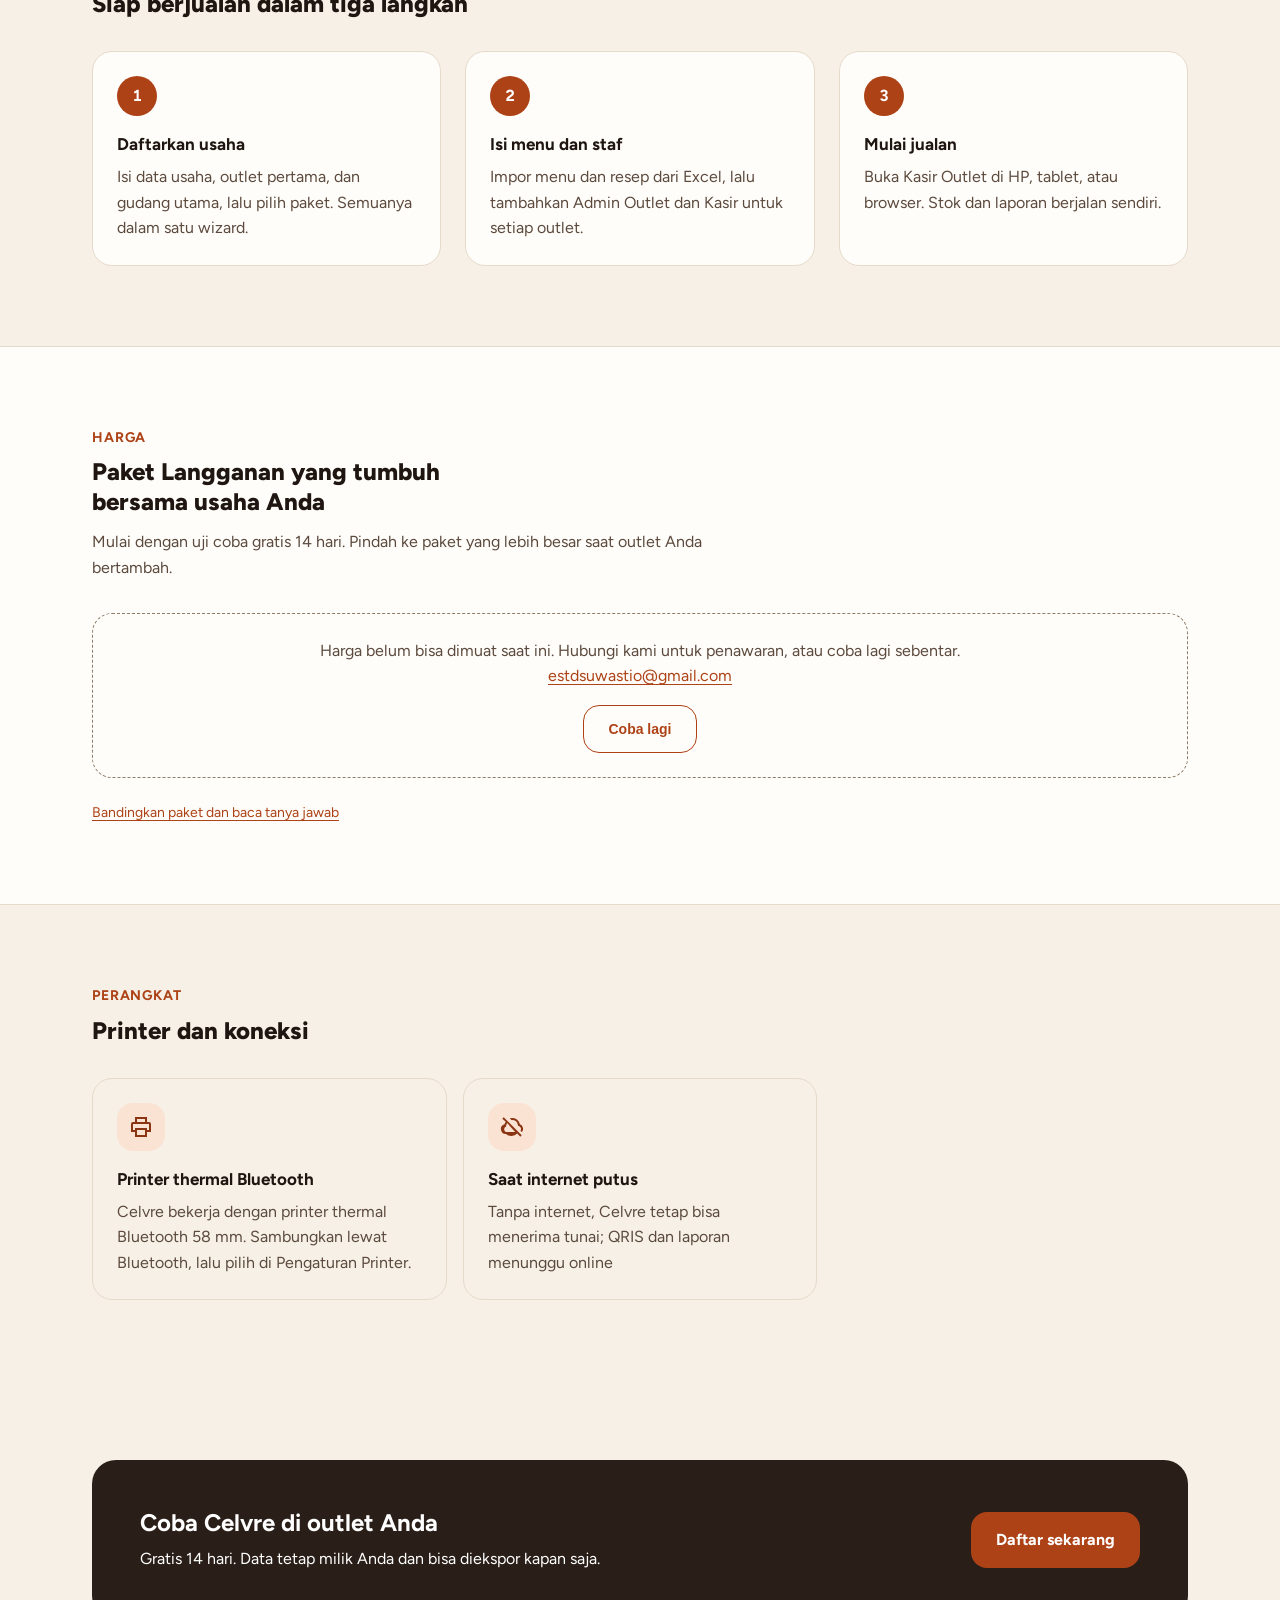
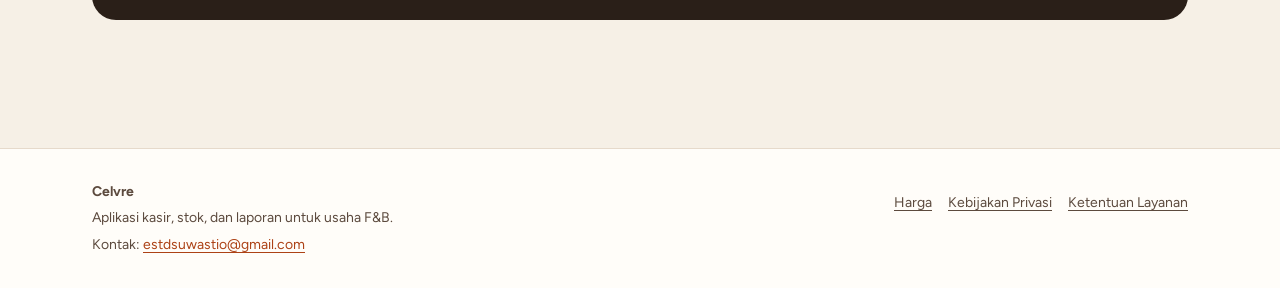
==== commit 4682f0fd: "update" ====
--- a/index.html
+++ b/index.html
@@ -4,7 +4,7 @@
 <head>
   <meta charset="utf-8">
   <meta name="viewport" content="width=device-width, initial-scale=1">
-  <title data-i18n="meta.title">GIGFLOW: kasir, stok, dan laporan untuk usaha F&amp;B</title>
+  <title data-i18n="meta.title">Celvre: kasir, stok, dan laporan untuk usaha F&amp;B</title>
   <meta name="description" data-i18n-attr-content="meta.description"
     content="Aplikasi kasir untuk kedai, kafe, dan usaha F&amp;B: Kasir Outlet dengan tunai, QRIS, dan Bon, stok bahan per outlet dan gudang, serta laporan otomatis ke email.">
   <link rel="preload" href="fonts/plus-jakarta-sans-latin-wght.woff2" as="font" type="font/woff2" crossorigin>
@@ -19,12 +19,9 @@
 
   <header class="top">
     <div class="wrap top__bar">
-      <a class="brand" href="index.html" aria-label="GIGFLOW, beranda" data-i18n-attr-aria-label="nav.homeLabel">
-        <svg class="brand__mark" viewBox="0 0 32 32" aria-hidden="true" focusable="false">
-          <rect class="m-bg" width="32" height="32" rx="8" />
-          <path class="m-fg" d="M16 7a9 9 0 1 0 8.8 10.9H16v-3.6h12.4A12.6 12.6 0 1 1 16 3.4z" transform="translate(1.2 1.6) scale(.92)" />
-        </svg>
-        <span>GIGFLOW</span>
+      <a class="brand" href="index.html" aria-label="Celvre, beranda" data-i18n-attr-aria-label="nav.homeLabel">
+        <img class="brand__mark" src="img/celvre_mark.png" alt="" width="32" height="32">
+        <span>Celvre</span>
       </a>
       <nav class="nav" aria-label="Utama" data-i18n-attr-aria-label="nav.main">
         <a href="#fitur" data-i18n="nav.features">Fitur</a>
@@ -46,7 +43,7 @@
           <p class="eyebrow" data-i18n="hero.eyebrow">Aplikasi kasir untuk usaha F&amp;B</p>
           <h1 class="hero__title" id="hero-title" data-i18n="hero.title">Kasir, stok, dan laporan dalam <em>satu
               aplikasi</em>.</h1>
-          <p class="hero__lead" data-i18n="hero.lead">GIGFLOW membantu kedai, kafe, dan usaha minuman melayani pembeli
+          <p class="hero__lead" data-i18n="hero.lead">Celvre membantu kedai, kafe, dan usaha minuman melayani pembeli
             lebih cepat, menjaga stok bahan tetap akurat, dan mengirim laporan harian ke email Anda tanpa rekap
             manual.</p>
           <div class="hero__ctas">
@@ -212,11 +209,37 @@
       </div>
     </section>
 
+    <section class="section" id="perangkat" aria-labelledby="perangkat-title">
+      <div class="wrap">
+        <div class="section__head">
+          <p class="eyebrow" data-i18n="device.eyebrow">Perangkat</p>
+          <h2 class="section__title" id="perangkat-title" data-i18n="device.title">Printer dan koneksi</h2>
+        </div>
+        <ul class="features">
+          <li class="feature">
+            <span class="feature__icon"><svg class="ic" viewBox="0 0 24 24" aria-hidden="true" focusable="false">
+                <path d="M6 2h12v5h2a2 2 0 0 1 2 2v8h-4v5H6v-5H2V9a2 2 0 0 1 2-2h2V2zm2 2v3h8V4H8zm0 11v5h8v-5H8zm-4-6v6h2v-2h12v2h2V9H4z" />
+              </svg></span>
+            <h3 data-i18n="device.printer.title">Printer thermal Bluetooth</h3>
+            <p data-i18n="device.printer.body" data-celvre="printerDidukung">Celvre bekerja dengan printer thermal Bluetooth 58 mm. Sambungkan lewat Bluetooth, lalu pilih di Pengaturan Printer.</p>
+            <ul class="printer-list" data-celvre-printers hidden></ul>
+          </li>
+          <li class="feature">
+            <span class="feature__icon"><svg class="ic" viewBox="0 0 24 24" aria-hidden="true" focusable="false">
+                <path d="M2.3 3.7 3.7 2.3l18 18-1.4 1.4-3.1-3.1A8 8 0 0 1 6 19a5 5 0 0 1-1.5-9.8 8 8 0 0 1 1.3-2.5L2.3 3.7zM7.2 8.1A6 6 0 0 0 6.1 11L6 11.8l-.8.2A3 3 0 0 0 6 17h9.2L7.2 8.1zM12 5a6 6 0 0 1 5.9 5l.1.8.8.2a3 3 0 0 1 1.6 4.7l1.4 1.4A5 5 0 0 0 20 9.2 8 8 0 0 0 9.8 3.3l1.6 1.6c.2 0 .4 0 .6 0z" />
+              </svg></span>
+            <h3 data-i18n="device.offline.title">Saat internet putus</h3>
+            <p data-i18n="device.offline.body" data-celvre="teksLuring">Tanpa internet, Celvre tetap bisa menerima tunai; QRIS dan laporan menunggu online</p>
+          </li>
+        </ul>
+      </div>
+    </section>
+
     <section class="section" aria-labelledby="akhir-title">
       <div class="wrap">
         <div class="cta-band">
           <div>
-            <h2 id="akhir-title" data-i18n="final.title">Coba GIGFLOW di outlet Anda</h2>
+            <h2 id="akhir-title" data-i18n="final.title">Coba Celvre di outlet Anda</h2>
             <p data-i18n="final.body">Gratis 14 hari. Data tetap milik Anda dan bisa diekspor kapan saja.</p>
           </div>
           <a class="btn btn--primary btn--lg" href="daftar.html" data-cta="daftar" data-i18n="cta.signup">Daftar
@@ -229,7 +252,7 @@
   <footer class="foot">
     <div class="wrap foot__grid">
       <div>
-        <p><strong>GIGFLOW</strong></p>
+        <p><strong>Celvre</strong></p>
         <p data-i18n="foot.tagline">Aplikasi kasir, stok, dan laporan untuk usaha F&amp;B.</p>
         <p><span data-i18n="foot.contact">Kontak:</span> <a href="mailto:estdsuwastio@gmail.com">estdsuwastio@gmail.com</a></p>
       </div>
--- a/gf-tokens.css
+++ b/gf-tokens.css
@@ -1,69 +1,86 @@
-/* Token desain terpadu GIGFLOW (sistem desain v2, Bagian A dan B).
+/* Token desain terpadu Celvre (rombak total: hangat, dua tema).
    BERKAS HASIL GENERATOR, JANGAN DIEDIT TANGAN. Sumber nilai:
    lib/core/theme/gf_tokens.dart (GfTokens) lewat
    lib/core/theme/gf_tokens_css.dart. Tulis ulang web-kasir/src/gf-tokens.css
    dan site/gf-tokens.css dengan:
      UPDATE_GF_CSS=1 flutter test test/core/theme/gf_css_tokens_test.dart
    Tes yang sama gagal bila isi berkas berbeda dari GfTokens.
-   Satu tema terang. Font: Plus Jakarta Sans (OFL, fonts/OFL.txt), variable
-   WOFF2 subset Latin yang di-host sendiri. */
+   Dua tema: terang (krem) di :root, gelap (kopi) lewat
+   prefers-color-scheme atau [data-theme="dark"]. Font: Figtree (OFL,
+   fonts/OFL.txt), variable WOFF2 subset Latin yang di-host sendiri. */
 
 @font-face {
-  font-family: 'Plus Jakarta Sans';
+  font-family: 'Figtree';
   font-style: normal;
-  font-weight: 200 800;
+  font-weight: 300 900;
   font-display: swap;
-  src: url('fonts/plus-jakarta-sans-latin-wght.woff2') format('woff2');
+  src: url('fonts/figtree-latin-wght.woff2') format('woff2');
   unicode-range: U+0000-00FF, U+0131, U+0152-0153, U+02BB-02BC, U+02C6, U+02DA, U+02DC, U+0304, U+0308, U+0329, U+2000-206F, U+20AC, U+2122, U+2190-2193, U+2212, U+2215, U+FEFF, U+FFFD;
 }
 
 :root {
   color-scheme: light;
-  --gf-font-sans: 'Plus Jakarta Sans', system-ui, -apple-system, 'Segoe UI', Roboto, sans-serif;
+  --gf-font-sans: 'Figtree', system-ui, -apple-system, 'Segoe UI', Roboto, sans-serif;
 
   /* Warna netral */
-  --gf-bg: #F8FAFC;
-  --gf-surface: #FFFFFF;
-  --gf-surface-2: #F1F5F9;
-  --gf-border: #E2E8F0;
-  --gf-border-input: #7C8799;
-  --gf-text: #0F172A;
-  --gf-text-2: #475569;
-  --gf-text-3: #64748B; /* jangan di atas surface-2 (4,34:1) */
-  --gf-text-disabled: #94A3B8; /* hanya teks kontrol mati */
-  --gf-inverse: #0F172A;
+  --gf-bg: #F6F0E6;
+  --gf-surface: #FFFDF9;
+  --gf-surface-2: #EFE6D8;
+  --gf-border: #E6DACB;
+  --gf-border-input: #8F7C6A;
+  --gf-text: #1F1611;
+  --gf-text-2: #5C4A3E;
+  --gf-text-3: #75614F; /* keterangan; lulus 4,5:1 di bg, surface, surface-2 */
+  --gf-text-disabled: #A8998A; /* hanya teks kontrol mati */
+  --gf-inverse: #2A1F18;
   --gf-on-inverse: #FFFFFF;
 
   /* Merek dan aksi */
-  --gf-primary: #1565C0;
+  --gf-ink: #1F1611; /* tombol utama (pil) */
+  --gf-on-ink: #FFFFFF;
+  --gf-primary: #AD4216;
   --gf-on-primary: #FFFFFF;
-  --gf-primary-pressed: #0D47A1;
-  --gf-primary-soft: #E3F2FD;
-  --gf-on-primary-soft: #0D47A1;
-  --gf-brand-logo: #1E88E5; /* logo dan ilustrasi saja, bukan teks */
-  --gf-highlight: #C2410C;
-  --gf-on-highlight: #FFFFFF;
-  --gf-highlight-soft: #FFEDD5;
-  --gf-on-highlight-soft: #9A3412;
+  --gf-primary-pressed: #8F3412;
+  --gf-primary-soft: #FBE3D3;
+  --gf-on-primary-soft: #8A3412;
+  --gf-brand-logo: #E8692F; /* logo, grafik, ilustrasi; bukan teks kecil */
+  --gf-highlight: #F0A23A;
+  --gf-on-highlight: #1F1611;
+  --gf-highlight-soft: #FCEBD0;
+  --gf-on-highlight-soft: #7A4700;
 
   /* Status */
-  --gf-success: #047857;
+  --gf-success: #1E7A45;
   --gf-on-success: #FFFFFF;
-  --gf-success-soft: #D1FAE5;
-  --gf-on-success-soft: #065F46;
-  --gf-warning: #B45309;
+  --gf-success-soft: #DDF0E3;
+  --gf-on-success-soft: #165C33;
+  --gf-warning: #9A5A00;
   --gf-on-warning: #FFFFFF;
-  --gf-warning-soft: #FEF3C7;
-  --gf-on-warning-soft: #92400E;
-  --gf-danger: #DC2626;
+  --gf-warning-soft: #FBEBCF;
+  --gf-on-warning-soft: #7A4700;
+  --gf-danger: #C23B2E;
   --gf-on-danger: #FFFFFF;
-  --gf-danger-text: #B91C1C; /* teks merah ukuran kecil */
-  --gf-danger-soft: #FEE2E2;
-  --gf-on-danger-soft: #991B1B;
-  --gf-info: #1565C0;
-  --gf-info-soft: #E3F2FD;
-  --gf-on-info-soft: #0D47A1;
-  --gf-focus-ring: #1565C0;
+  --gf-danger-text: #A8321F; /* teks merah ukuran kecil */
+  --gf-danger-soft: #F8DEDA;
+  --gf-on-danger-soft: #8E2318;
+  --gf-info: #5C4A3E;
+  --gf-info-soft: #EFE6D8;
+  --gf-on-info-soft: #1F1611;
+
+  /* Navigasi */
+  --gf-nav-bg: #1F1611;
+  --gf-nav-text: #F5ECE0;
+  --gf-nav-icon: #B9A794;
+  --gf-nav-active: #F07A3E;
+  --gf-nav-active-bg: #3A2A20;
+
+  /* Ubin menu tanpa foto */
+  --gf-tile-warm: #F8E0C8;
+  --gf-tile-sand: #E9E3CF;
+  --gf-tile-rose: #F3D9CF;
+  --gf-tile-sage: #E2E6D3;
+  --gf-tile-ink: #5A3A22;
+  --gf-focus-ring: #AD4216;
 
   /* Spasi (kelipatan 4) */
   --gf-space-4: 4px;
@@ -75,9 +92,9 @@
   --gf-space-48: 48px;
 
   /* Radius dan garis */
-  --gf-radius-sm: 8px;
-  --gf-radius-md: 12px;
-  --gf-radius-lg: 16px;
+  --gf-radius-sm: 10px;
+  --gf-radius-md: 16px;
+  --gf-radius-lg: 20px;
   --gf-radius-xl: 24px;
   --gf-radius-full: 999px;
   --gf-stroke-card: 1px;
@@ -85,30 +102,33 @@
   --gf-stroke-focus: 2px;
 
   /* Tipografi: ukuran / tinggi baris / tebal */
+  --gf-text-hero-size: 32px;
+  --gf-text-hero-line: 36px;
+  --gf-text-hero-weight: 800;
   --gf-text-display-size: 36px;
-  --gf-text-display-line: 44px;
-  --gf-text-display-weight: 700;
-  --gf-text-h1-size: 28px;
-  --gf-text-h1-line: 36px;
-  --gf-text-h1-weight: 700;
-  --gf-text-h2-size: 22px;
-  --gf-text-h2-line: 28px;
+  --gf-text-display-line: 40px;
+  --gf-text-display-weight: 800;
+  --gf-text-h1-size: 24px;
+  --gf-text-h1-line: 30px;
+  --gf-text-h1-weight: 800;
+  --gf-text-h2-size: 20px;
+  --gf-text-h2-line: 26px;
   --gf-text-h2-weight: 700;
-  --gf-text-h3-size: 18px;
-  --gf-text-h3-line: 26px;
-  --gf-text-h3-weight: 600;
+  --gf-text-h3-size: 17px;
+  --gf-text-h3-line: 24px;
+  --gf-text-h3-weight: 700;
   --gf-text-body-lg-size: 16px;
   --gf-text-body-lg-line: 24px;
-  --gf-text-body-lg-weight: 400;
+  --gf-text-body-lg-weight: 500;
   --gf-text-body-size: 14px;
   --gf-text-body-line: 20px;
-  --gf-text-body-weight: 400;
+  --gf-text-body-weight: 500;
   --gf-text-label-size: 14px;
   --gf-text-label-line: 20px;
-  --gf-text-label-weight: 600;
+  --gf-text-label-weight: 700;
   --gf-text-caption-size: 12px;
   --gf-text-caption-line: 16px;
-  --gf-text-caption-weight: 500;
+  --gf-text-caption-weight: 600;
 
   /* Gerak */
   --gf-motion-fast: 120ms;
@@ -124,6 +144,117 @@
   --gf-z-toast: 100;
 }
 
+/* Tema gelap (kopi): ikut perangkat, kecuali dipaksa terang. */
+@media (prefers-color-scheme: dark) {
+  :root:not([data-theme="light"]) {
+    color-scheme: dark;
+    --gf-bg: #17110D;
+    --gf-surface: #231A14;
+    --gf-surface-2: #2F241C;
+    --gf-border: #3D3027;
+    --gf-border-input: #8A7663;
+    --gf-text: #F5ECE0;
+    --gf-text-2: #CDBBA8;
+    --gf-text-3: #A8957F;
+    --gf-text-disabled: #6E5E50;
+    --gf-inverse: #F5ECE0;
+    --gf-on-inverse: #17110D;
+    --gf-ink: #F5ECE0;
+    --gf-on-ink: #17110D;
+    --gf-primary: #F07A3E;
+    --gf-on-primary: #17110D;
+    --gf-primary-pressed: #F49A6A;
+    --gf-primary-soft: #3E2A1E;
+    --gf-on-primary-soft: #F8B48D;
+    --gf-brand-logo: #F07A3E;
+    --gf-highlight: #F2B451;
+    --gf-on-highlight: #17110D;
+    --gf-highlight-soft: #3A2D17;
+    --gf-on-highlight-soft: #F6CD86;
+    --gf-success: #4CC384;
+    --gf-on-success: #17110D;
+    --gf-success-soft: #1D3326;
+    --gf-on-success-soft: #8FDDB2;
+    --gf-warning: #F2B451;
+    --gf-on-warning: #17110D;
+    --gf-warning-soft: #3A2D17;
+    --gf-on-warning-soft: #F6CD86;
+    --gf-danger: #F07B6E;
+    --gf-on-danger: #17110D;
+    --gf-danger-text: #F58F84;
+    --gf-danger-soft: #3C201B;
+    --gf-on-danger-soft: #F7B0A8;
+    --gf-info: #CDBBA8;
+    --gf-info-soft: #2F241C;
+    --gf-on-info-soft: #F5ECE0;
+    --gf-nav-bg: #E8DCCB;
+    --gf-nav-text: #17110D;
+    --gf-nav-icon: #6B5848;
+    --gf-nav-active: #17110D;
+    --gf-nav-active-bg: #F07A3E;
+    --gf-tile-warm: #3A2A1E;
+    --gf-tile-sand: #33301F;
+    --gf-tile-rose: #3B2622;
+    --gf-tile-sage: #2C3124;
+    --gf-tile-ink: #F3D3B5;
+    --gf-focus-ring: #F07A3E;
+  }
+}
+
+:root[data-theme="dark"] {
+  color-scheme: dark;
+  --gf-bg: #17110D;
+  --gf-surface: #231A14;
+  --gf-surface-2: #2F241C;
+  --gf-border: #3D3027;
+  --gf-border-input: #8A7663;
+  --gf-text: #F5ECE0;
+  --gf-text-2: #CDBBA8;
+  --gf-text-3: #A8957F;
+  --gf-text-disabled: #6E5E50;
+  --gf-inverse: #F5ECE0;
+  --gf-on-inverse: #17110D;
+  --gf-ink: #F5ECE0;
+  --gf-on-ink: #17110D;
+  --gf-primary: #F07A3E;
+  --gf-on-primary: #17110D;
+  --gf-primary-pressed: #F49A6A;
+  --gf-primary-soft: #3E2A1E;
+  --gf-on-primary-soft: #F8B48D;
+  --gf-brand-logo: #F07A3E;
+  --gf-highlight: #F2B451;
+  --gf-on-highlight: #17110D;
+  --gf-highlight-soft: #3A2D17;
+  --gf-on-highlight-soft: #F6CD86;
+  --gf-success: #4CC384;
+  --gf-on-success: #17110D;
+  --gf-success-soft: #1D3326;
+  --gf-on-success-soft: #8FDDB2;
+  --gf-warning: #F2B451;
+  --gf-on-warning: #17110D;
+  --gf-warning-soft: #3A2D17;
+  --gf-on-warning-soft: #F6CD86;
+  --gf-danger: #F07B6E;
+  --gf-on-danger: #17110D;
+  --gf-danger-text: #F58F84;
+  --gf-danger-soft: #3C201B;
+  --gf-on-danger-soft: #F7B0A8;
+  --gf-info: #CDBBA8;
+  --gf-info-soft: #2F241C;
+  --gf-on-info-soft: #F5ECE0;
+  --gf-nav-bg: #E8DCCB;
+  --gf-nav-text: #17110D;
+  --gf-nav-icon: #6B5848;
+  --gf-nav-active: #17110D;
+  --gf-nav-active-bg: #F07A3E;
+  --gf-tile-warm: #3A2A1E;
+  --gf-tile-sand: #33301F;
+  --gf-tile-rose: #3B2622;
+  --gf-tile-sage: #2C3124;
+  --gf-tile-ink: #F3D3B5;
+  --gf-focus-ring: #F07A3E;
+}
+
 /* Kurangi animasi: semua transisi 0 ms. */
 @media (prefers-reduced-motion: reduce) {
   :root {
--- a/site.css
+++ b/site.css
@@ -1,4 +1,4 @@
-/* Situs pemasaran GIGFLOW (sistem desain v2, D.10; tiket #42).
+/* Situs pemasaran Celvre (sistem desain v2, D.10; tiket #42).
    Semua warna, spasi, radius, tipografi, dan gerak dari gf-tokens.css (--gf-*).
    Jangan menulis warna mentah di sini; tes site/tests/pages.test.mjs menolaknya.
    Mobile-first: 375 px dulu, lalu titik henti 720 px dan 1024 px. */
@@ -111,9 +111,7 @@
   text-decoration: none;
 }
 .brand:hover { color: var(--gf-text); }
-.brand__mark { width: 32px; height: 32px; }
-.brand__mark .m-bg { fill: var(--gf-brand-logo); }
-.brand__mark .m-fg { fill: var(--gf-on-primary); }
+.brand__mark { width: 32px; height: 32px; border-radius: 8px; }
 
 .nav { display: none; margin-left: auto; gap: var(--gf-space-4); }
 .nav a {
@@ -288,7 +286,7 @@
 .feature p { margin-top: var(--gf-space-8); color: var(--gf-text-2); font-size: var(--gf-text-body-lg-size); }
 
 /* ── Cara kerja ─────────────────────────────────────────────────────── */
-.steps { display: grid; gap: var(--gf-space-16); counter-reset: step; }
+.steps { display: grid; gap: var(--gf-space-16); counter-reset: step; list-style: none; margin: 0; padding: 0; }
 @media (min-width: 900px) { .steps { grid-template-columns: repeat(3, 1fr); gap: var(--gf-space-24); } }
 .step {
   position: relative;
@@ -429,3 +427,22 @@
 }
 .foot__links a:hover { color: var(--gf-text); }
 .foot p + p { margin-top: var(--gf-space-4); }
+
+/* ── Gerak: muncul saat terlihat, hover mengangkat (transform + opacity) ── */
+.feature, .step, .plan {
+  transition: transform var(--gf-motion-medium) ease-out, border-color var(--gf-motion-fast) ease-out;
+}
+.feature:hover, .step:hover { transform: translateY(-2px); border-color: var(--gf-primary); }
+.reveal-on .reveal {
+  opacity: 0;
+  transform: translateY(12px);
+  transition: opacity var(--gf-motion-slow) ease-out, transform var(--gf-motion-slow) ease-out;
+  transition-delay: calc(var(--reveal-i, 0) * 60ms);
+}
+.reveal-on .reveal.is-in { opacity: 1; transform: none; }
+.reveal-on .reveal.is-in:hover { transform: translateY(-2px); }
+
+/* Printer Teruji (tiket 252): tampil hanya bila daftar di celvre-publik.json diisi. */
+.printer-list { margin-top: var(--gf-space-12); padding-left: var(--gf-space-16); color: var(--gf-text); }
+.printer-list li + li { margin-top: var(--gf-space-4); }
+.printer-list__note { list-style: none; margin-left: calc(-1 * var(--gf-space-16)); color: var(--gf-text-2); font-size: var(--gf-text-caption-size); }
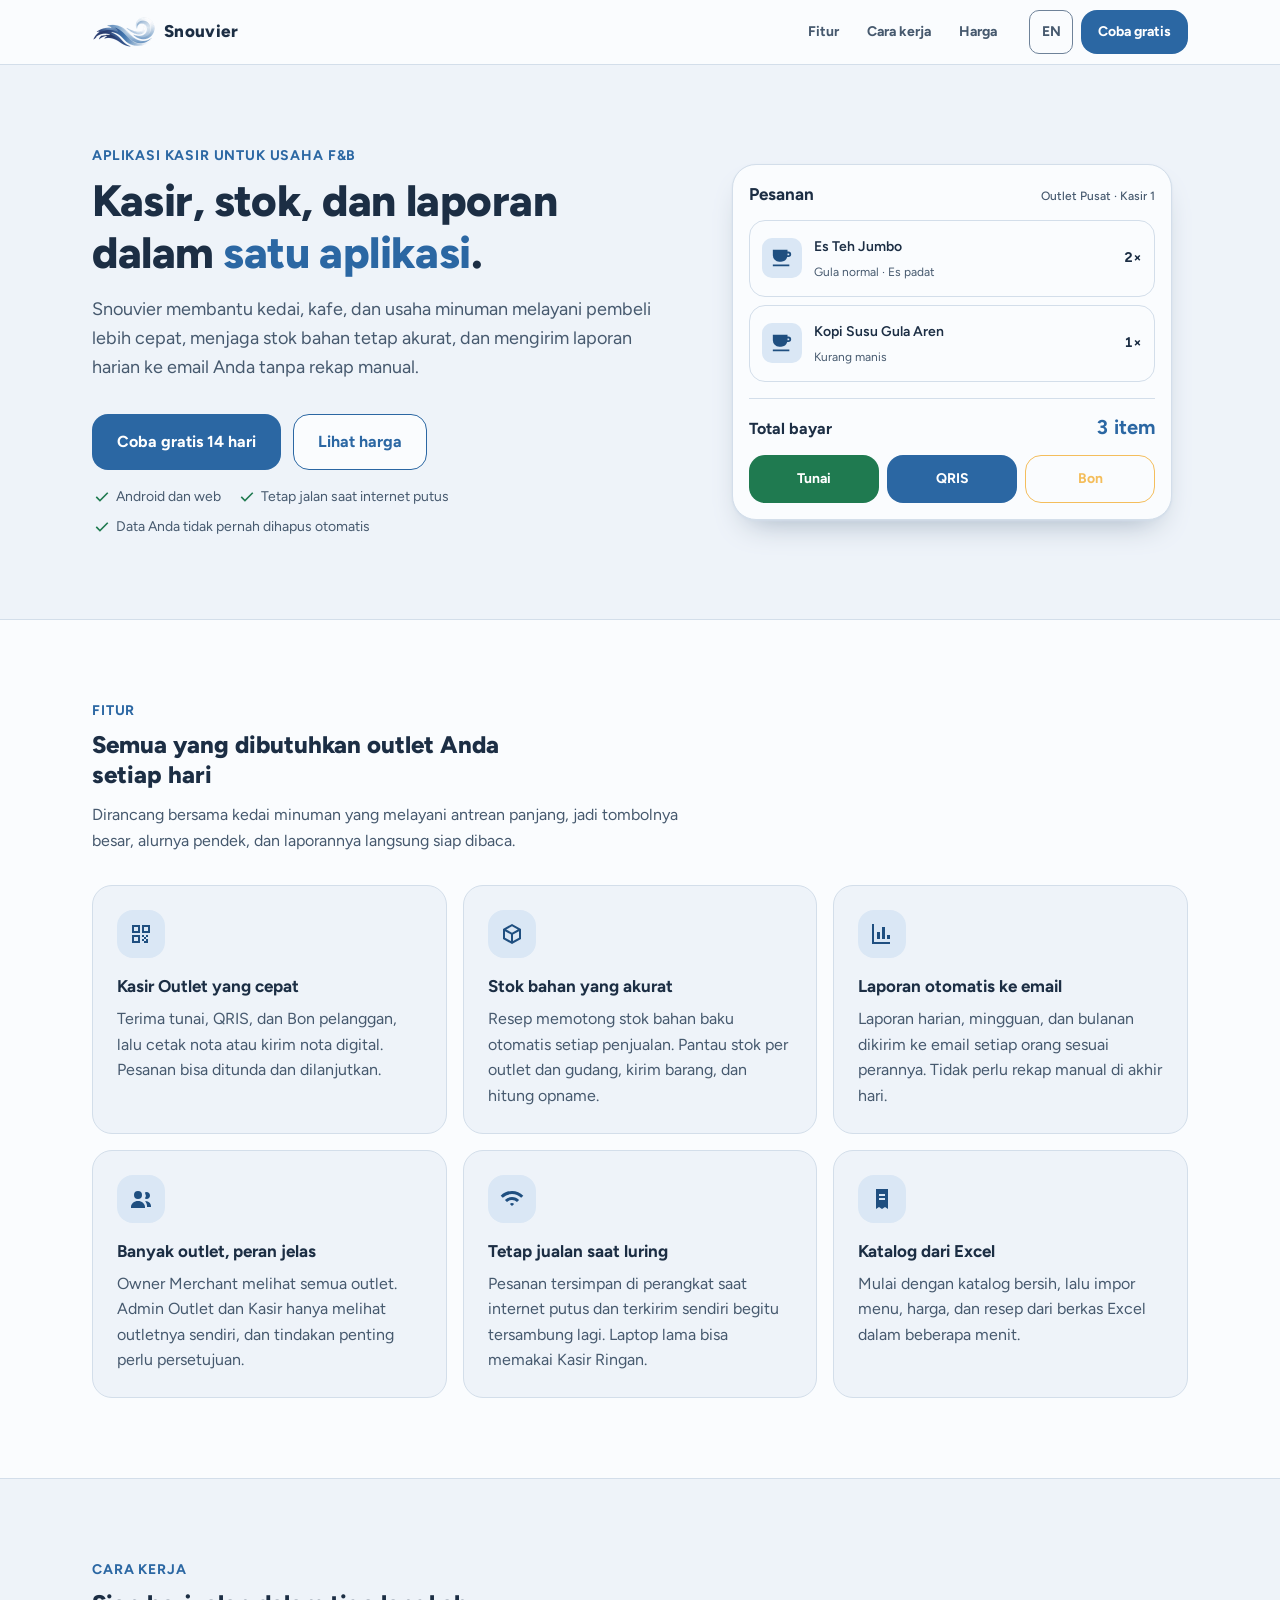
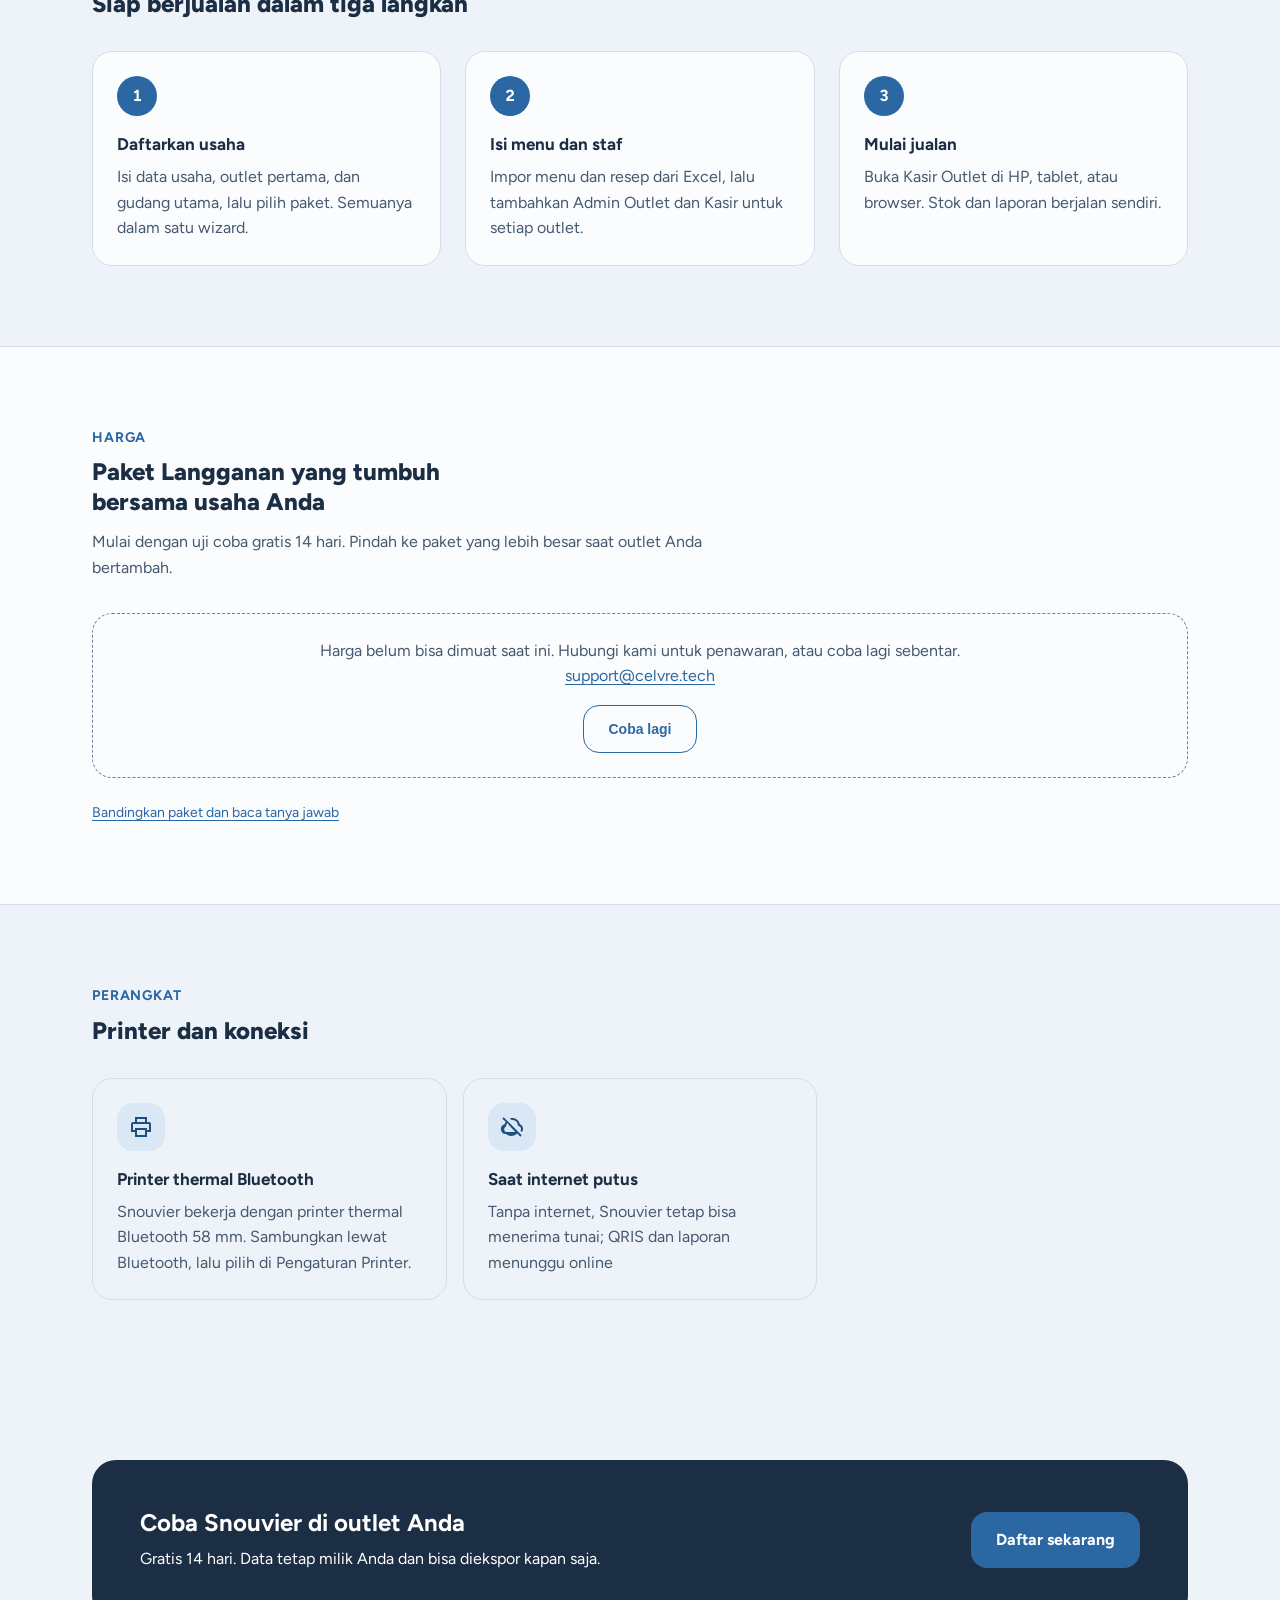
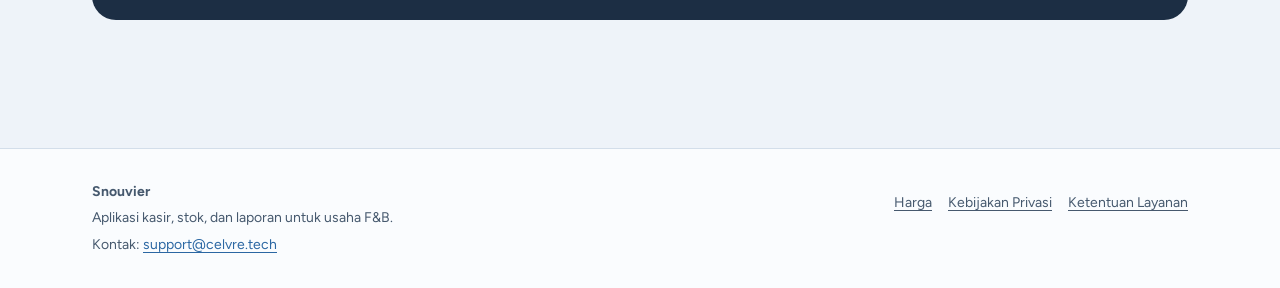
==== commit e8d272a3: "update" ====
--- a/index.html
+++ b/index.html
@@ -4,7 +4,7 @@
 <head>
   <meta charset="utf-8">
   <meta name="viewport" content="width=device-width, initial-scale=1">
-  <title data-i18n="meta.title">Celvre: kasir, stok, dan laporan untuk usaha F&amp;B</title>
+  <title data-i18n="meta.title">Snouvier: kasir, stok, dan laporan untuk usaha F&amp;B</title>
   <meta name="description" data-i18n-attr-content="meta.description"
     content="Aplikasi kasir untuk kedai, kafe, dan usaha F&amp;B: Kasir Outlet dengan tunai, QRIS, dan Bon, stok bahan per outlet dan gudang, serta laporan otomatis ke email.">
   <link rel="preload" href="fonts/plus-jakarta-sans-latin-wght.woff2" as="font" type="font/woff2" crossorigin>
@@ -19,9 +19,9 @@
 
   <header class="top">
     <div class="wrap top__bar">
-      <a class="brand" href="index.html" aria-label="Celvre, beranda" data-i18n-attr-aria-label="nav.homeLabel">
-        <img class="brand__mark" src="img/celvre_mark.png" alt="" width="32" height="32">
-        <span>Celvre</span>
+      <a class="brand" href="index.html" aria-label="Snouvier, beranda" data-i18n-attr-aria-label="nav.homeLabel">
+        <img class="brand__mark" src="img/snouvier_mark.png" alt="" width="64" height="32">
+        <span>Snouvier</span>
       </a>
       <nav class="nav" aria-label="Utama" data-i18n-attr-aria-label="nav.main">
         <a href="#fitur" data-i18n="nav.features">Fitur</a>
@@ -43,7 +43,7 @@
           <p class="eyebrow" data-i18n="hero.eyebrow">Aplikasi kasir untuk usaha F&amp;B</p>
           <h1 class="hero__title" id="hero-title" data-i18n="hero.title">Kasir, stok, dan laporan dalam <em>satu
               aplikasi</em>.</h1>
-          <p class="hero__lead" data-i18n="hero.lead">Celvre membantu kedai, kafe, dan usaha minuman melayani pembeli
+          <p class="hero__lead" data-i18n="hero.lead">Snouvier membantu kedai, kafe, dan usaha minuman melayani pembeli
             lebih cepat, menjaga stok bahan tetap akurat, dan mengirim laporan harian ke email Anda tanpa rekap
             manual.</p>
           <div class="hero__ctas">
@@ -221,7 +221,7 @@
                 <path d="M6 2h12v5h2a2 2 0 0 1 2 2v8h-4v5H6v-5H2V9a2 2 0 0 1 2-2h2V2zm2 2v3h8V4H8zm0 11v5h8v-5H8zm-4-6v6h2v-2h12v2h2V9H4z" />
               </svg></span>
             <h3 data-i18n="device.printer.title">Printer thermal Bluetooth</h3>
-            <p data-i18n="device.printer.body" data-celvre="printerDidukung">Celvre bekerja dengan printer thermal Bluetooth 58 mm. Sambungkan lewat Bluetooth, lalu pilih di Pengaturan Printer.</p>
+            <p data-i18n="device.printer.body" data-celvre="printerDidukung">Snouvier bekerja dengan printer thermal Bluetooth 58 mm. Sambungkan lewat Bluetooth, lalu pilih di Pengaturan Printer.</p>
             <ul class="printer-list" data-celvre-printers hidden></ul>
           </li>
           <li class="feature">
@@ -229,7 +229,7 @@
                 <path d="M2.3 3.7 3.7 2.3l18 18-1.4 1.4-3.1-3.1A8 8 0 0 1 6 19a5 5 0 0 1-1.5-9.8 8 8 0 0 1 1.3-2.5L2.3 3.7zM7.2 8.1A6 6 0 0 0 6.1 11L6 11.8l-.8.2A3 3 0 0 0 6 17h9.2L7.2 8.1zM12 5a6 6 0 0 1 5.9 5l.1.8.8.2a3 3 0 0 1 1.6 4.7l1.4 1.4A5 5 0 0 0 20 9.2 8 8 0 0 0 9.8 3.3l1.6 1.6c.2 0 .4 0 .6 0z" />
               </svg></span>
             <h3 data-i18n="device.offline.title">Saat internet putus</h3>
-            <p data-i18n="device.offline.body" data-celvre="teksLuring">Tanpa internet, Celvre tetap bisa menerima tunai; QRIS dan laporan menunggu online</p>
+            <p data-i18n="device.offline.body" data-celvre="teksLuring">Tanpa internet, Snouvier tetap bisa menerima tunai; QRIS dan laporan menunggu online</p>
           </li>
         </ul>
       </div>
@@ -239,7 +239,7 @@
       <div class="wrap">
         <div class="cta-band">
           <div>
-            <h2 id="akhir-title" data-i18n="final.title">Coba Celvre di outlet Anda</h2>
+            <h2 id="akhir-title" data-i18n="final.title">Coba Snouvier di outlet Anda</h2>
             <p data-i18n="final.body">Gratis 14 hari. Data tetap milik Anda dan bisa diekspor kapan saja.</p>
           </div>
           <a class="btn btn--primary btn--lg" href="daftar.html" data-cta="daftar" data-i18n="cta.signup">Daftar
@@ -252,9 +252,9 @@
   <footer class="foot">
     <div class="wrap foot__grid">
       <div>
-        <p><strong>Celvre</strong></p>
+        <p><strong>Snouvier</strong></p>
         <p data-i18n="foot.tagline">Aplikasi kasir, stok, dan laporan untuk usaha F&amp;B.</p>
-        <p><span data-i18n="foot.contact">Kontak:</span> <a href="mailto:estdsuwastio@gmail.com">estdsuwastio@gmail.com</a></p>
+        <p><span data-i18n="foot.contact">Kontak:</span> <a href="mailto:support@celvre.tech">support@celvre.tech</a></p>
       </div>
       <nav class="foot__links" aria-label="Tautan kaki halaman" data-i18n-attr-aria-label="foot.nav">
         <a href="harga.html" data-i18n="nav.pricing">Harga</a>
--- a/gf-tokens.css
+++ b/gf-tokens.css
@@ -1,11 +1,11 @@
-/* Token desain terpadu Celvre (rombak total: hangat, dua tema).
+/* Token desain terpadu Snouvier (Kaca Salju, dua tema).
    BERKAS HASIL GENERATOR, JANGAN DIEDIT TANGAN. Sumber nilai:
    lib/core/theme/gf_tokens.dart (GfTokens) lewat
    lib/core/theme/gf_tokens_css.dart. Tulis ulang web-kasir/src/gf-tokens.css
    dan site/gf-tokens.css dengan:
      UPDATE_GF_CSS=1 flutter test test/core/theme/gf_css_tokens_test.dart
    Tes yang sama gagal bila isi berkas berbeda dari GfTokens.
-   Dua tema: terang (krem) di :root, gelap (kopi) lewat
+   Dua tema: terang (langit pagi bersalju) di :root, gelap (senja bersalju) lewat
    prefers-color-scheme atau [data-theme="dark"]. Font: Figtree (OFL,
    fonts/OFL.txt), variable WOFF2 subset Latin yang di-host sendiri. */
 
@@ -23,64 +23,79 @@
   --gf-font-sans: 'Figtree', system-ui, -apple-system, 'Segoe UI', Roboto, sans-serif;
 
   /* Warna netral */
-  --gf-bg: #F6F0E6;
-  --gf-surface: #FFFDF9;
-  --gf-surface-2: #EFE6D8;
-  --gf-border: #E6DACB;
-  --gf-border-input: #8F7C6A;
-  --gf-text: #1F1611;
-  --gf-text-2: #5C4A3E;
-  --gf-text-3: #75614F; /* keterangan; lulus 4,5:1 di bg, surface, surface-2 */
-  --gf-text-disabled: #A8998A; /* hanya teks kontrol mati */
-  --gf-inverse: #2A1F18;
+  --gf-bg: #EEF3F9;
+  --gf-surface: #FAFCFE;
+  --gf-surface-2: #DFEAF5;
+  --gf-border: #D3DEEA;
+  --gf-border-input: #6E8299;
+  --gf-text: #1C2E44;
+  --gf-text-2: #46596E;
+  --gf-text-3: #56697E; /* keterangan; lulus 4,5:1 di bg, surface, surface-2 */
+  --gf-text-disabled: #9AA9BA; /* hanya teks kontrol mati */
+  --gf-inverse: #1C2E44;
   --gf-on-inverse: #FFFFFF;
 
   /* Merek dan aksi */
-  --gf-ink: #1F1611; /* tombol utama (pil) */
+  --gf-ink: #2F5D8A; /* tombol utama (pil) */
   --gf-on-ink: #FFFFFF;
-  --gf-primary: #AD4216;
+  --gf-primary: #2B67A3;
   --gf-on-primary: #FFFFFF;
-  --gf-primary-pressed: #8F3412;
-  --gf-primary-soft: #FBE3D3;
-  --gf-on-primary-soft: #8A3412;
-  --gf-brand-logo: #E8692F; /* logo, grafik, ilustrasi; bukan teks kecil */
-  --gf-highlight: #F0A23A;
-  --gf-on-highlight: #1F1611;
-  --gf-highlight-soft: #FCEBD0;
+  --gf-primary-pressed: #22538A;
+  --gf-primary-soft: #DAE7F5;
+  --gf-on-primary-soft: #1F4F80;
+  --gf-brand-logo: #4A8ACB; /* logo, grafik, ilustrasi; bukan teks kecil */
+  --gf-highlight: #F4BE5C;
+  --gf-on-highlight: #1C2E44;
+  --gf-highlight-soft: #FBEFD6;
   --gf-on-highlight-soft: #7A4700;
 
   /* Status */
-  --gf-success: #1E7A45;
+  --gf-success: #1F7A50;
   --gf-on-success: #FFFFFF;
-  --gf-success-soft: #DDF0E3;
-  --gf-on-success-soft: #165C33;
-  --gf-warning: #9A5A00;
+  --gf-success-soft: #DCF0E7;
+  --gf-on-success-soft: #145C3A;
+  --gf-warning: #8F5A08;
   --gf-on-warning: #FFFFFF;
-  --gf-warning-soft: #FBEBCF;
+  --gf-warning-soft: #FBEBCB;
   --gf-on-warning-soft: #7A4700;
-  --gf-danger: #C23B2E;
+  --gf-danger: #B8403A;
   --gf-on-danger: #FFFFFF;
-  --gf-danger-text: #A8321F; /* teks merah ukuran kecil */
-  --gf-danger-soft: #F8DEDA;
-  --gf-on-danger-soft: #8E2318;
-  --gf-info: #5C4A3E;
-  --gf-info-soft: #EFE6D8;
-  --gf-on-info-soft: #1F1611;
+  --gf-danger-text: #A6352E; /* teks merah ukuran kecil */
+  --gf-danger-soft: #F7E0DE;
+  --gf-on-danger-soft: #8C2A22;
+  --gf-info: #46596E;
+  --gf-info-soft: #DFEAF5;
+  --gf-on-info-soft: #1C2E44;
 
   /* Navigasi */
-  --gf-nav-bg: #1F1611;
-  --gf-nav-text: #F5ECE0;
-  --gf-nav-icon: #B9A794;
-  --gf-nav-active: #F07A3E;
-  --gf-nav-active-bg: #3A2A20;
+  --gf-nav-bg: #F7F9FC;
+  --gf-nav-text: #1C2E44;
+  --gf-nav-icon: #56697E;
+  --gf-nav-active: #2B67A3;
+  --gf-nav-active-bg: #DAE7F5;
 
   /* Ubin menu tanpa foto */
-  --gf-tile-warm: #F8E0C8;
-  --gf-tile-sand: #E9E3CF;
-  --gf-tile-rose: #F3D9CF;
-  --gf-tile-sage: #E2E6D3;
-  --gf-tile-ink: #5A3A22;
-  --gf-focus-ring: #AD4216;
+  --gf-tile-warm: #D3E4F5;
+  --gf-tile-sand: #DCE3EF;
+  --gf-tile-rose: #E2DDF3;
+  --gf-tile-sage: #D5ECEA;
+  --gf-tile-ink: #2A4A6E;
+
+  /* Langit latar, kaca beku, dan kartu sorotan */
+  --gf-sky-top: #EEF3F9;
+  --gf-sky-bottom: #EEF3F9;
+  --gf-sky-glow-ice: #D6E8FA;
+  --gf-sky-glow-aurora: #E4DEF7;
+  --gf-sky-glow-mint: #D5EEEE;
+  --gf-glass: #FFFFFFA8;
+  --gf-glass-nav: #FFFFFF9E;
+  --gf-glass-border: #FFFFFFBF;
+  --gf-hero-start: #2E5A88;
+  --gf-hero-end: #3C6A99;
+  --gf-on-hero: #FFFFFF;
+  --gf-hero-accent: #D6EBFC;
+  --gf-shadow: #1C2E44;
+  --gf-focus-ring: #2B67A3;
 
   /* Spasi (kelipatan 4) */
   --gf-space-4: 4px;
@@ -144,115 +159,141 @@
   --gf-z-toast: 100;
 }
 
-/* Tema gelap (kopi): ikut perangkat, kecuali dipaksa terang. */
+/* Tema gelap (senja bersalju): ikut perangkat, kecuali dipaksa terang. */
 @media (prefers-color-scheme: dark) {
   :root:not([data-theme="light"]) {
     color-scheme: dark;
-    --gf-bg: #17110D;
-    --gf-surface: #231A14;
-    --gf-surface-2: #2F241C;
-    --gf-border: #3D3027;
-    --gf-border-input: #8A7663;
-    --gf-text: #F5ECE0;
-    --gf-text-2: #CDBBA8;
-    --gf-text-3: #A8957F;
-    --gf-text-disabled: #6E5E50;
-    --gf-inverse: #F5ECE0;
-    --gf-on-inverse: #17110D;
-    --gf-ink: #F5ECE0;
-    --gf-on-ink: #17110D;
-    --gf-primary: #F07A3E;
-    --gf-on-primary: #17110D;
-    --gf-primary-pressed: #F49A6A;
-    --gf-primary-soft: #3E2A1E;
-    --gf-on-primary-soft: #F8B48D;
-    --gf-brand-logo: #F07A3E;
-    --gf-highlight: #F2B451;
-    --gf-on-highlight: #17110D;
-    --gf-highlight-soft: #3A2D17;
-    --gf-on-highlight-soft: #F6CD86;
-    --gf-success: #4CC384;
-    --gf-on-success: #17110D;
-    --gf-success-soft: #1D3326;
-    --gf-on-success-soft: #8FDDB2;
-    --gf-warning: #F2B451;
-    --gf-on-warning: #17110D;
-    --gf-warning-soft: #3A2D17;
-    --gf-on-warning-soft: #F6CD86;
-    --gf-danger: #F07B6E;
-    --gf-on-danger: #17110D;
-    --gf-danger-text: #F58F84;
-    --gf-danger-soft: #3C201B;
-    --gf-on-danger-soft: #F7B0A8;
-    --gf-info: #CDBBA8;
-    --gf-info-soft: #2F241C;
-    --gf-on-info-soft: #F5ECE0;
-    --gf-nav-bg: #E8DCCB;
-    --gf-nav-text: #17110D;
-    --gf-nav-icon: #6B5848;
-    --gf-nav-active: #17110D;
-    --gf-nav-active-bg: #F07A3E;
-    --gf-tile-warm: #3A2A1E;
-    --gf-tile-sand: #33301F;
-    --gf-tile-rose: #3B2622;
-    --gf-tile-sage: #2C3124;
-    --gf-tile-ink: #F3D3B5;
-    --gf-focus-ring: #F07A3E;
+    --gf-bg: #161F2B;
+    --gf-surface: #1F2936;
+    --gf-surface-2: #273242;
+    --gf-border: #2F3B4B;
+    --gf-border-input: #6A7E94;
+    --gf-text: #E2E9F1;
+    --gf-text-2: #AEBCCB;
+    --gf-text-3: #93A3B4;
+    --gf-text-disabled: #5C6B7C;
+    --gf-inverse: #E2E9F1;
+    --gf-on-inverse: #0F1A27;
+    --gf-ink: #6FA2D3;
+    --gf-on-ink: #0F1A27;
+    --gf-primary: #8DBCE6;
+    --gf-on-primary: #0F1A27;
+    --gf-primary-pressed: #A6CCEE;
+    --gf-primary-soft: #233A52;
+    --gf-on-primary-soft: #C3DDF4;
+    --gf-brand-logo: #8DBCE6;
+    --gf-highlight: #E3B867;
+    --gf-on-highlight: #0F1A27;
+    --gf-highlight-soft: #3A3426;
+    --gf-on-highlight-soft: #EBCB8C;
+    --gf-success: #67C595;
+    --gf-on-success: #0F1A27;
+    --gf-success-soft: #1E3A33;
+    --gf-on-success-soft: #93D6B3;
+    --gf-warning: #E3B867;
+    --gf-on-warning: #0F1A27;
+    --gf-warning-soft: #3A3426;
+    --gf-on-warning-soft: #EBCB8C;
+    --gf-danger: #E8857B;
+    --gf-on-danger: #0F1A27;
+    --gf-danger-text: #EF9A90;
+    --gf-danger-soft: #3B2A2F;
+    --gf-on-danger-soft: #F2B8B0;
+    --gf-info: #AEBCCB;
+    --gf-info-soft: #273242;
+    --gf-on-info-soft: #E2E9F1;
+    --gf-nav-bg: #1C2532;
+    --gf-nav-text: #E2E9F1;
+    --gf-nav-icon: #9FAEBF;
+    --gf-nav-active: #CFE4F7;
+    --gf-nav-active-bg: #2A4058;
+    --gf-tile-warm: #23344A;
+    --gf-tile-sand: #263247;
+    --gf-tile-rose: #2D2E48;
+    --gf-tile-sage: #20383F;
+    --gf-tile-ink: #CFE0F0;
+    --gf-sky-top: #1A2433;
+    --gf-sky-bottom: #161F2B;
+    --gf-sky-glow-ice: #6E9BD738;
+    --gf-sky-glow-aurora: #9680D724;
+    --gf-sky-glow-mint: #5AB9C31A;
+    --gf-glass: #FFFFFF0D;
+    --gf-glass-nav: #FFFFFF0A;
+    --gf-glass-border: #FFFFFF17;
+    --gf-hero-start: #2E4560;
+    --gf-hero-end: #2F3550;
+    --gf-on-hero: #E2E9F1;
+    --gf-hero-accent: #B5D6F2;
+    --gf-shadow: #03060B;
+    --gf-focus-ring: #8DBCE6;
   }
 }
 
 :root[data-theme="dark"] {
   color-scheme: dark;
-  --gf-bg: #17110D;
-  --gf-surface: #231A14;
-  --gf-surface-2: #2F241C;
-  --gf-border: #3D3027;
-  --gf-border-input: #8A7663;
-  --gf-text: #F5ECE0;
-  --gf-text-2: #CDBBA8;
-  --gf-text-3: #A8957F;
-  --gf-text-disabled: #6E5E50;
-  --gf-inverse: #F5ECE0;
-  --gf-on-inverse: #17110D;
-  --gf-ink: #F5ECE0;
-  --gf-on-ink: #17110D;
-  --gf-primary: #F07A3E;
-  --gf-on-primary: #17110D;
-  --gf-primary-pressed: #F49A6A;
-  --gf-primary-soft: #3E2A1E;
-  --gf-on-primary-soft: #F8B48D;
-  --gf-brand-logo: #F07A3E;
-  --gf-highlight: #F2B451;
-  --gf-on-highlight: #17110D;
-  --gf-highlight-soft: #3A2D17;
-  --gf-on-highlight-soft: #F6CD86;
-  --gf-success: #4CC384;
-  --gf-on-success: #17110D;
-  --gf-success-soft: #1D3326;
-  --gf-on-success-soft: #8FDDB2;
-  --gf-warning: #F2B451;
-  --gf-on-warning: #17110D;
-  --gf-warning-soft: #3A2D17;
-  --gf-on-warning-soft: #F6CD86;
-  --gf-danger: #F07B6E;
-  --gf-on-danger: #17110D;
-  --gf-danger-text: #F58F84;
-  --gf-danger-soft: #3C201B;
-  --gf-on-danger-soft: #F7B0A8;
-  --gf-info: #CDBBA8;
-  --gf-info-soft: #2F241C;
-  --gf-on-info-soft: #F5ECE0;
-  --gf-nav-bg: #E8DCCB;
-  --gf-nav-text: #17110D;
-  --gf-nav-icon: #6B5848;
-  --gf-nav-active: #17110D;
-  --gf-nav-active-bg: #F07A3E;
-  --gf-tile-warm: #3A2A1E;
-  --gf-tile-sand: #33301F;
-  --gf-tile-rose: #3B2622;
-  --gf-tile-sage: #2C3124;
-  --gf-tile-ink: #F3D3B5;
-  --gf-focus-ring: #F07A3E;
+  --gf-bg: #161F2B;
+  --gf-surface: #1F2936;
+  --gf-surface-2: #273242;
+  --gf-border: #2F3B4B;
+  --gf-border-input: #6A7E94;
+  --gf-text: #E2E9F1;
+  --gf-text-2: #AEBCCB;
+  --gf-text-3: #93A3B4;
+  --gf-text-disabled: #5C6B7C;
+  --gf-inverse: #E2E9F1;
+  --gf-on-inverse: #0F1A27;
+  --gf-ink: #6FA2D3;
+  --gf-on-ink: #0F1A27;
+  --gf-primary: #8DBCE6;
+  --gf-on-primary: #0F1A27;
+  --gf-primary-pressed: #A6CCEE;
+  --gf-primary-soft: #233A52;
+  --gf-on-primary-soft: #C3DDF4;
+  --gf-brand-logo: #8DBCE6;
+  --gf-highlight: #E3B867;
+  --gf-on-highlight: #0F1A27;
+  --gf-highlight-soft: #3A3426;
+  --gf-on-highlight-soft: #EBCB8C;
+  --gf-success: #67C595;
+  --gf-on-success: #0F1A27;
+  --gf-success-soft: #1E3A33;
+  --gf-on-success-soft: #93D6B3;
+  --gf-warning: #E3B867;
+  --gf-on-warning: #0F1A27;
+  --gf-warning-soft: #3A3426;
+  --gf-on-warning-soft: #EBCB8C;
+  --gf-danger: #E8857B;
+  --gf-on-danger: #0F1A27;
+  --gf-danger-text: #EF9A90;
+  --gf-danger-soft: #3B2A2F;
+  --gf-on-danger-soft: #F2B8B0;
+  --gf-info: #AEBCCB;
+  --gf-info-soft: #273242;
+  --gf-on-info-soft: #E2E9F1;
+  --gf-nav-bg: #1C2532;
+  --gf-nav-text: #E2E9F1;
+  --gf-nav-icon: #9FAEBF;
+  --gf-nav-active: #CFE4F7;
+  --gf-nav-active-bg: #2A4058;
+  --gf-tile-warm: #23344A;
+  --gf-tile-sand: #263247;
+  --gf-tile-rose: #2D2E48;
+  --gf-tile-sage: #20383F;
+  --gf-tile-ink: #CFE0F0;
+  --gf-sky-top: #1A2433;
+  --gf-sky-bottom: #161F2B;
+  --gf-sky-glow-ice: #6E9BD738;
+  --gf-sky-glow-aurora: #9680D724;
+  --gf-sky-glow-mint: #5AB9C31A;
+  --gf-glass: #FFFFFF0D;
+  --gf-glass-nav: #FFFFFF0A;
+  --gf-glass-border: #FFFFFF17;
+  --gf-hero-start: #2E4560;
+  --gf-hero-end: #2F3550;
+  --gf-on-hero: #E2E9F1;
+  --gf-hero-accent: #B5D6F2;
+  --gf-shadow: #03060B;
+  --gf-focus-ring: #8DBCE6;
 }
 
 /* Kurangi animasi: semua transisi 0 ms. */
--- a/site.css
+++ b/site.css
@@ -1,4 +1,4 @@
-/* Situs pemasaran Celvre (sistem desain v2, D.10; tiket #42).
+/* Situs pemasaran Snouvier (sistem desain v2, D.10; tiket #42).
    Semua warna, spasi, radius, tipografi, dan gerak dari gf-tokens.css (--gf-*).
    Jangan menulis warna mentah di sini; tes site/tests/pages.test.mjs menolaknya.
    Mobile-first: 375 px dulu, lalu titik henti 720 px dan 1024 px. */
@@ -111,7 +111,7 @@
   text-decoration: none;
 }
 .brand:hover { color: var(--gf-text); }
-.brand__mark { width: 32px; height: 32px; border-radius: 8px; }
+.brand__mark { width: 64px; height: 32px; object-fit: contain; }
 
 .nav { display: none; margin-left: auto; gap: var(--gf-space-4); }
 .nav a {
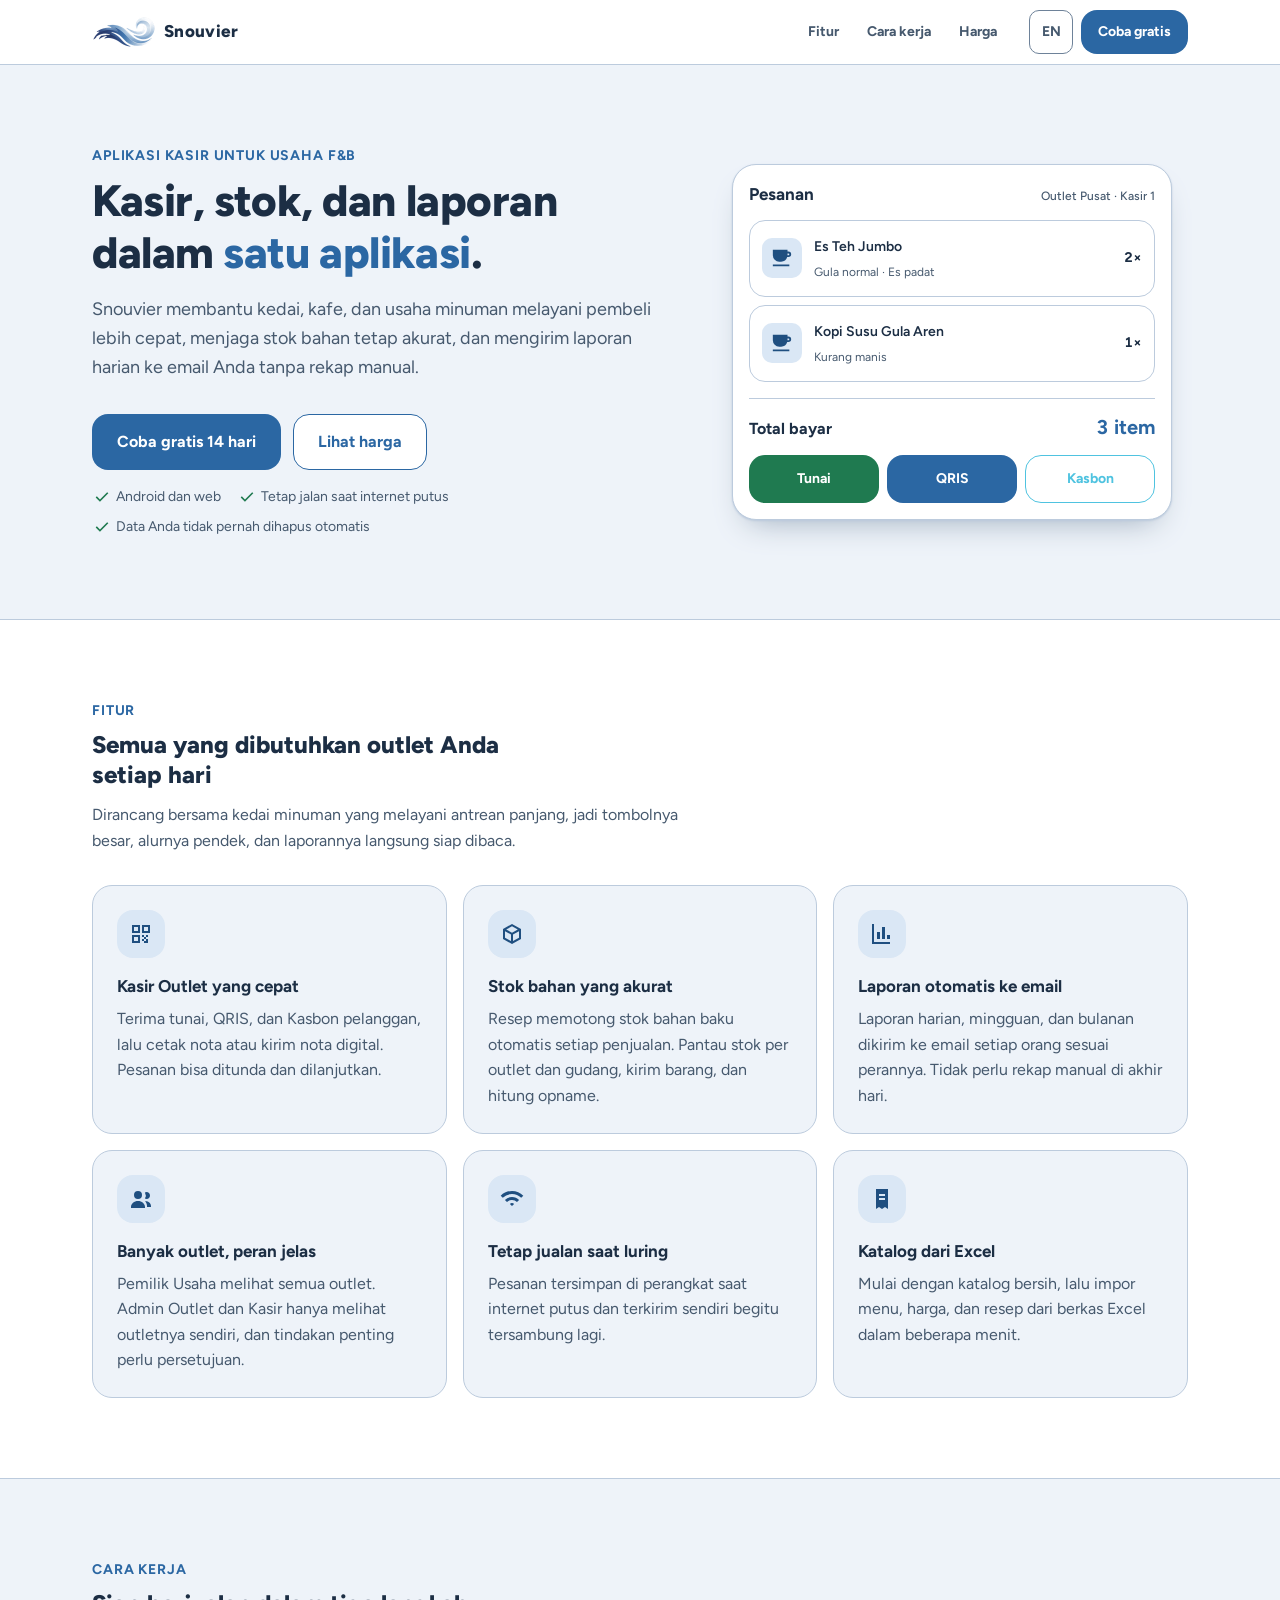
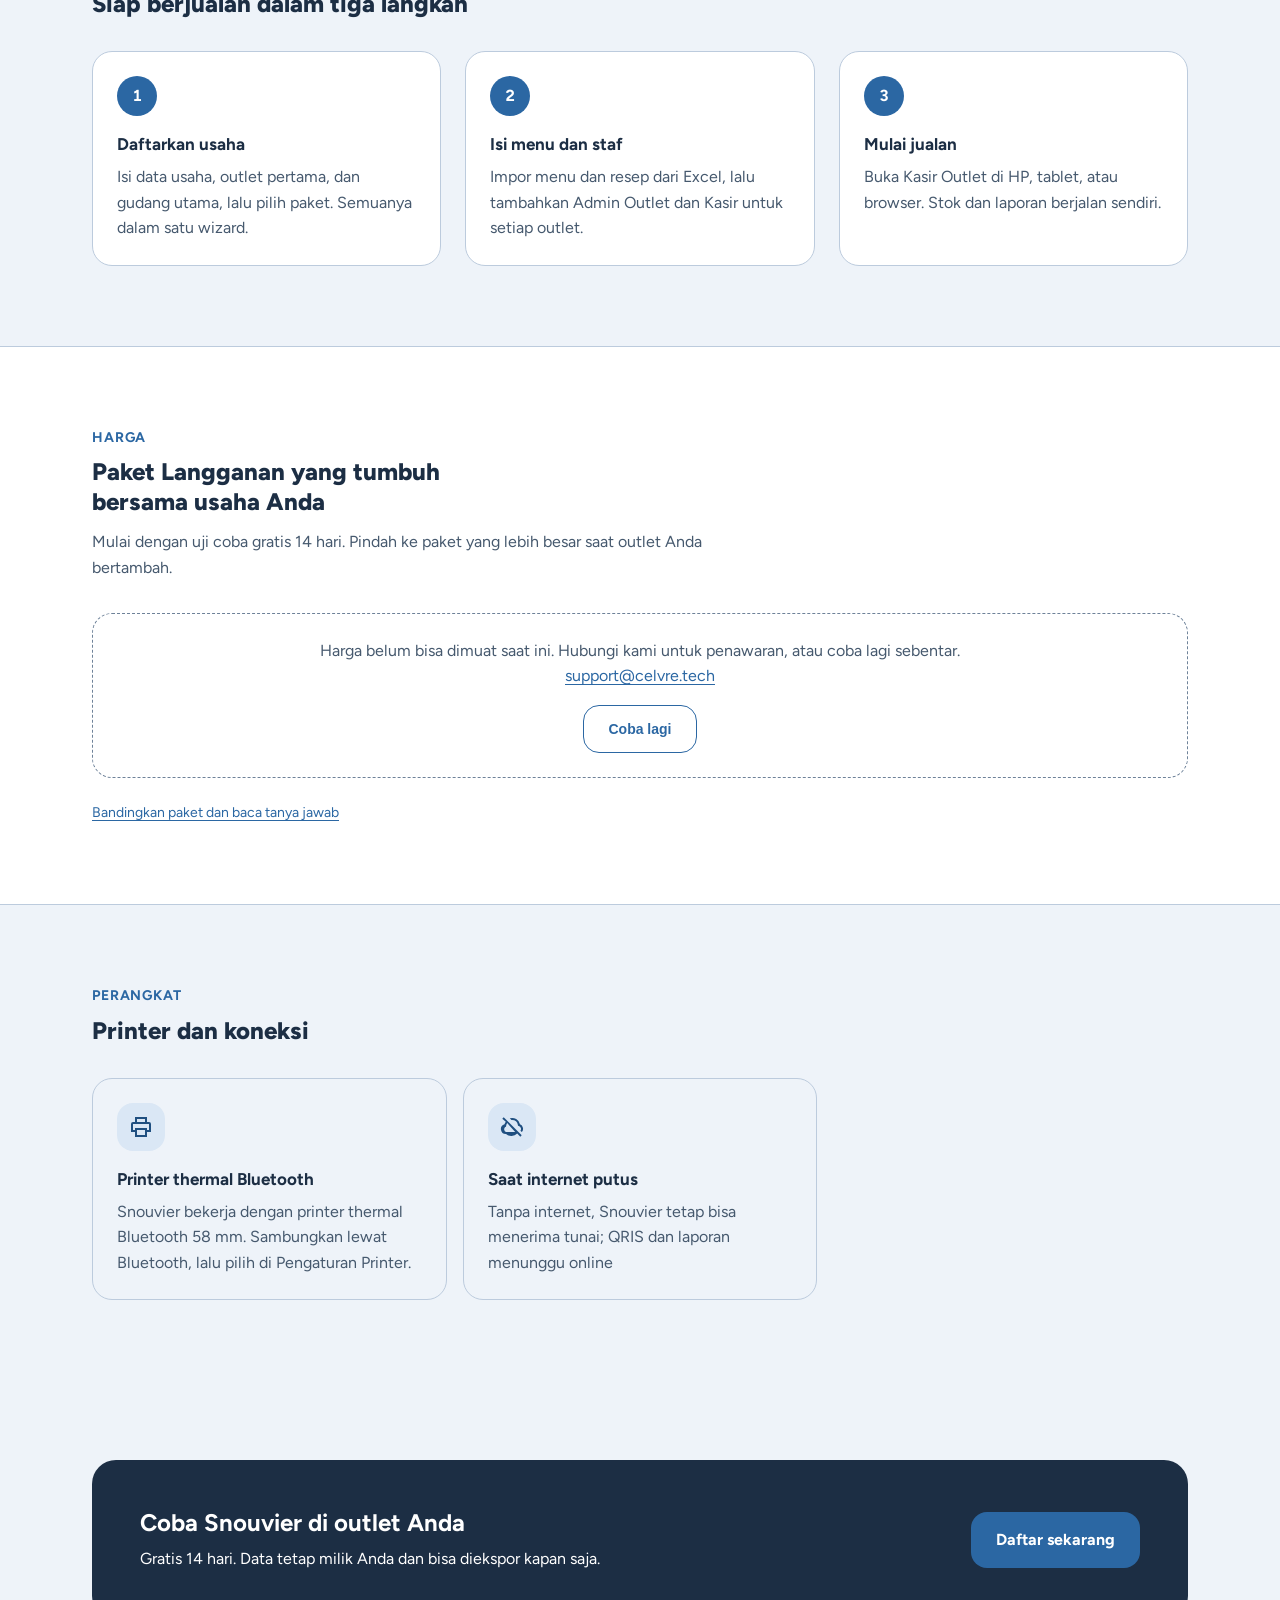
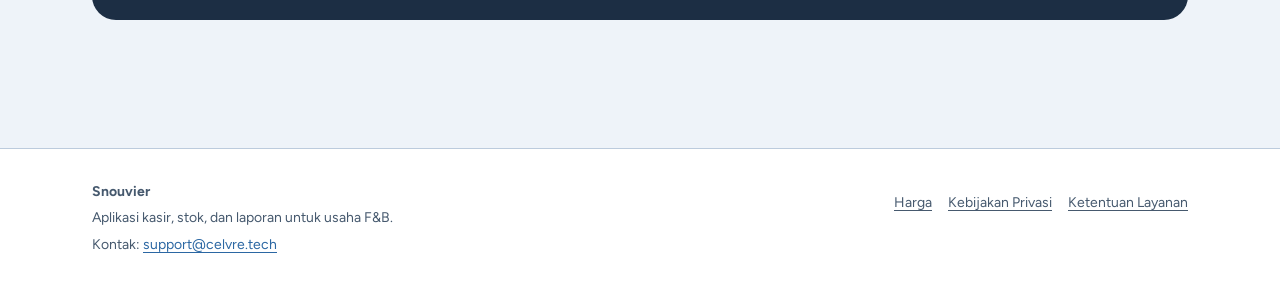
==== commit ea9c5fcc: "udate" ====
--- a/index.html
+++ b/index.html
@@ -6,7 +6,7 @@
   <meta name="viewport" content="width=device-width, initial-scale=1">
   <title data-i18n="meta.title">Snouvier: kasir, stok, dan laporan untuk usaha F&amp;B</title>
   <meta name="description" data-i18n-attr-content="meta.description"
-    content="Aplikasi kasir untuk kedai, kafe, dan usaha F&amp;B: Kasir Outlet dengan tunai, QRIS, dan Bon, stok bahan per outlet dan gudang, serta laporan otomatis ke email.">
+    content="Aplikasi kasir untuk kedai, kafe, dan usaha F&amp;B: Kasir Outlet dengan tunai, QRIS, dan Kasbon, stok bahan per outlet dan gudang, serta laporan otomatis ke email.">
   <link rel="preload" href="fonts/plus-jakarta-sans-latin-wght.woff2" as="font" type="font/woff2" crossorigin>
   <!-- Token desain v2 (--gf-*) dan Plus Jakarta Sans self-host; satu tema terang. -->
   <link rel="stylesheet" href="gf-tokens.css">
@@ -64,7 +64,7 @@
           </ul>
         </div>
 
-        <figure class="preview" role="img" aria-label="Contoh layar Kasir Outlet: dua menu di keranjang dan tombol bayar Tunai, QRIS, dan Bon"
+        <figure class="preview" role="img" aria-label="Contoh layar Kasir Outlet: dua menu di keranjang dan tombol bayar Tunai, QRIS, dan Kasbon"
           data-i18n-attr-aria-label="preview.label">
           <div aria-hidden="true">
             <div class="preview__head">
@@ -93,7 +93,7 @@
             <div class="preview__pay">
               <span class="pay-cash" data-i18n="preview.cash">Tunai</span>
               <span class="pay-qris">QRIS</span>
-              <span class="pay-bon">Bon</span>
+              <span class="pay-bon">Kasbon</span>
             </div>
           </div>
         </figure>
@@ -115,7 +115,7 @@
                 <path d="M3 3h8v8H3V3zm2 2v4h4V5H5zm8-2h8v8h-8V3zm2 2v4h4V5h-4zM3 13h8v8H3v-8zm2 2v4h4v-4H5zm8-2h2v2h-2v-2zm2 2h2v2h-2v-2zm-2 2h2v2h-2v-2zm4 0h2v4h-4v-2h2v-2zm0-4h2v2h-2v-2z" />
               </svg></span>
             <h3 data-i18n="features.f1.title">Kasir Outlet yang cepat</h3>
-            <p data-i18n="features.f1.body">Terima tunai, QRIS, dan Bon pelanggan, lalu cetak nota atau kirim nota
+            <p data-i18n="features.f1.body">Terima tunai, QRIS, dan Kasbon pelanggan, lalu cetak nota atau kirim nota
               digital. Pesanan bisa ditunda dan dilanjutkan.</p>
           </li>
           <li class="feature">
@@ -139,7 +139,7 @@
                 <path d="M9 12a4 4 0 1 1 0-8 4 4 0 0 1 0 8zm-7 8c0-3.3 3.1-6 7-6s7 2.7 7 6v1H2v-1zm15.5-8a3.5 3.5 0 1 0-1.6-6.6 6 6 0 0 1 0 6.2c.5.2 1 .4 1.6.4zM18 14.2c2.3.6 4 2.6 4 4.8v1h-4v-1c0-1.8-.7-3.5-2-4.8h2z" />
               </svg></span>
             <h3 data-i18n="features.f4.title">Banyak outlet, peran jelas</h3>
-            <p data-i18n="features.f4.body">Owner Merchant melihat semua outlet. Admin Outlet dan Kasir hanya melihat
+            <p data-i18n="features.f4.body">Pemilik Usaha melihat semua outlet. Admin Outlet dan Kasir hanya melihat
               outletnya sendiri, dan tindakan penting perlu persetujuan.</p>
           </li>
           <li class="feature">
@@ -148,7 +148,7 @@
               </svg></span>
             <h3 data-i18n="features.f5.title">Tetap jualan saat luring</h3>
             <p data-i18n="features.f5.body">Pesanan tersimpan di perangkat saat internet putus dan terkirim sendiri
-              begitu tersambung lagi. Laptop lama bisa memakai Kasir Ringan.</p>
+              begitu tersambung lagi.</p>
           </li>
           <li class="feature">
             <span class="feature__icon"><svg class="ic" viewBox="0 0 24 24" aria-hidden="true" focusable="false">
--- a/gf-tokens.css
+++ b/gf-tokens.css
@@ -1,8 +1,7 @@
 /* Token desain terpadu Snouvier (Kaca Salju, dua tema).
    BERKAS HASIL GENERATOR, JANGAN DIEDIT TANGAN. Sumber nilai:
    lib/core/theme/gf_tokens.dart (GfTokens) lewat
-   lib/core/theme/gf_tokens_css.dart. Tulis ulang web-kasir/src/gf-tokens.css
-   dan site/gf-tokens.css dengan:
+   lib/core/theme/gf_tokens_css.dart. Tulis ulang site/gf-tokens.css dengan:
      UPDATE_GF_CSS=1 flutter test test/core/theme/gf_css_tokens_test.dart
    Tes yang sama gagal bila isi berkas berbeda dari GfTokens.
    Dua tema: terang (langit pagi bersalju) di :root, gelap (senja bersalju) lewat
@@ -24,9 +23,9 @@
 
   /* Warna netral */
   --gf-bg: #EEF3F9;
-  --gf-surface: #FAFCFE;
+  --gf-surface: #FFFFFF;
   --gf-surface-2: #DFEAF5;
-  --gf-border: #D3DEEA;
+  --gf-border: #BCCBDD;
   --gf-border-input: #6E8299;
   --gf-text: #1C2E44;
   --gf-text-2: #46596E;
@@ -44,10 +43,10 @@
   --gf-primary-soft: #DAE7F5;
   --gf-on-primary-soft: #1F4F80;
   --gf-brand-logo: #4A8ACB; /* logo, grafik, ilustrasi; bukan teks kecil */
-  --gf-highlight: #F4BE5C;
-  --gf-on-highlight: #1C2E44;
-  --gf-highlight-soft: #FBEFD6;
-  --gf-on-highlight-soft: #7A4700;
+  --gf-highlight: #4FC3E0;
+  --gf-on-highlight: #0F2A44;
+  --gf-highlight-soft: #D8F1F8;
+  --gf-on-highlight-soft: #0B5A73;
 
   /* Status */
   --gf-success: #1F7A50;
@@ -87,9 +86,9 @@
   --gf-sky-glow-ice: #D6E8FA;
   --gf-sky-glow-aurora: #E4DEF7;
   --gf-sky-glow-mint: #D5EEEE;
-  --gf-glass: #FFFFFFA8;
+  --gf-glass: #FFFFFFF2;
   --gf-glass-nav: #FFFFFF9E;
-  --gf-glass-border: #FFFFFFBF;
+  --gf-glass-border: #C6D4E4F2;
   --gf-hero-start: #2E5A88;
   --gf-hero-end: #3C6A99;
   --gf-on-hero: #FFFFFF;
@@ -182,10 +181,10 @@
     --gf-primary-soft: #233A52;
     --gf-on-primary-soft: #C3DDF4;
     --gf-brand-logo: #8DBCE6;
-    --gf-highlight: #E3B867;
+    --gf-highlight: #6FD0EA;
     --gf-on-highlight: #0F1A27;
-    --gf-highlight-soft: #3A3426;
-    --gf-on-highlight-soft: #EBCB8C;
+    --gf-highlight-soft: #1F3A47;
+    --gf-on-highlight-soft: #BDEBF7;
     --gf-success: #67C595;
     --gf-on-success: #0F1A27;
     --gf-success-soft: #1E3A33;
@@ -250,10 +249,10 @@
   --gf-primary-soft: #233A52;
   --gf-on-primary-soft: #C3DDF4;
   --gf-brand-logo: #8DBCE6;
-  --gf-highlight: #E3B867;
+  --gf-highlight: #6FD0EA;
   --gf-on-highlight: #0F1A27;
-  --gf-highlight-soft: #3A3426;
-  --gf-on-highlight-soft: #EBCB8C;
+  --gf-highlight-soft: #1F3A47;
+  --gf-on-highlight-soft: #BDEBF7;
   --gf-success: #67C595;
   --gf-on-success: #0F1A27;
   --gf-success-soft: #1E3A33;
--- a/site.css
+++ b/site.css
@@ -446,3 +446,16 @@
 .printer-list { margin-top: var(--gf-space-12); padding-left: var(--gf-space-16); color: var(--gf-text); }
 .printer-list li + li { margin-top: var(--gf-space-4); }
 .printer-list__note { list-style: none; margin-left: calc(-1 * var(--gf-space-16)); color: var(--gf-text-2); font-size: var(--gf-text-caption-size); }
+
+/* Halaman Status (P10.3) */
+.status__ringkasan { margin-top: var(--gf-space-16); padding: var(--gf-space-12) var(--gf-space-16);
+  border-radius: var(--gf-radius-md); font-weight: 600; background: var(--gf-surface-2); color: var(--gf-text); }
+.status__ringkasan[data-tingkat="normal"] { background: var(--gf-success-soft); color: var(--gf-on-success-soft); }
+.status__ringkasan[data-tingkat="sebagian"] { background: var(--gf-warning-soft); color: var(--gf-on-warning-soft); }
+.status__ringkasan[data-tingkat="gangguan"] { background: var(--gf-danger-soft); color: var(--gf-on-danger-soft); }
+.prose ul.status__daftar { list-style: none; padding-left: 0; margin-top: var(--gf-space-16); }
+.status__daftar li { display: flex; justify-content: space-between; gap: var(--gf-space-12);
+  padding: var(--gf-space-12) 0; border-bottom: 1px solid var(--gf-border); }
+.status__nilai { font-weight: 600; color: var(--gf-text-2); }
+.status__nilai[data-tingkat="normal"] { color: var(--gf-on-success-soft); }
+.status__nilai[data-tingkat="gangguan"] { color: var(--gf-danger-text); }
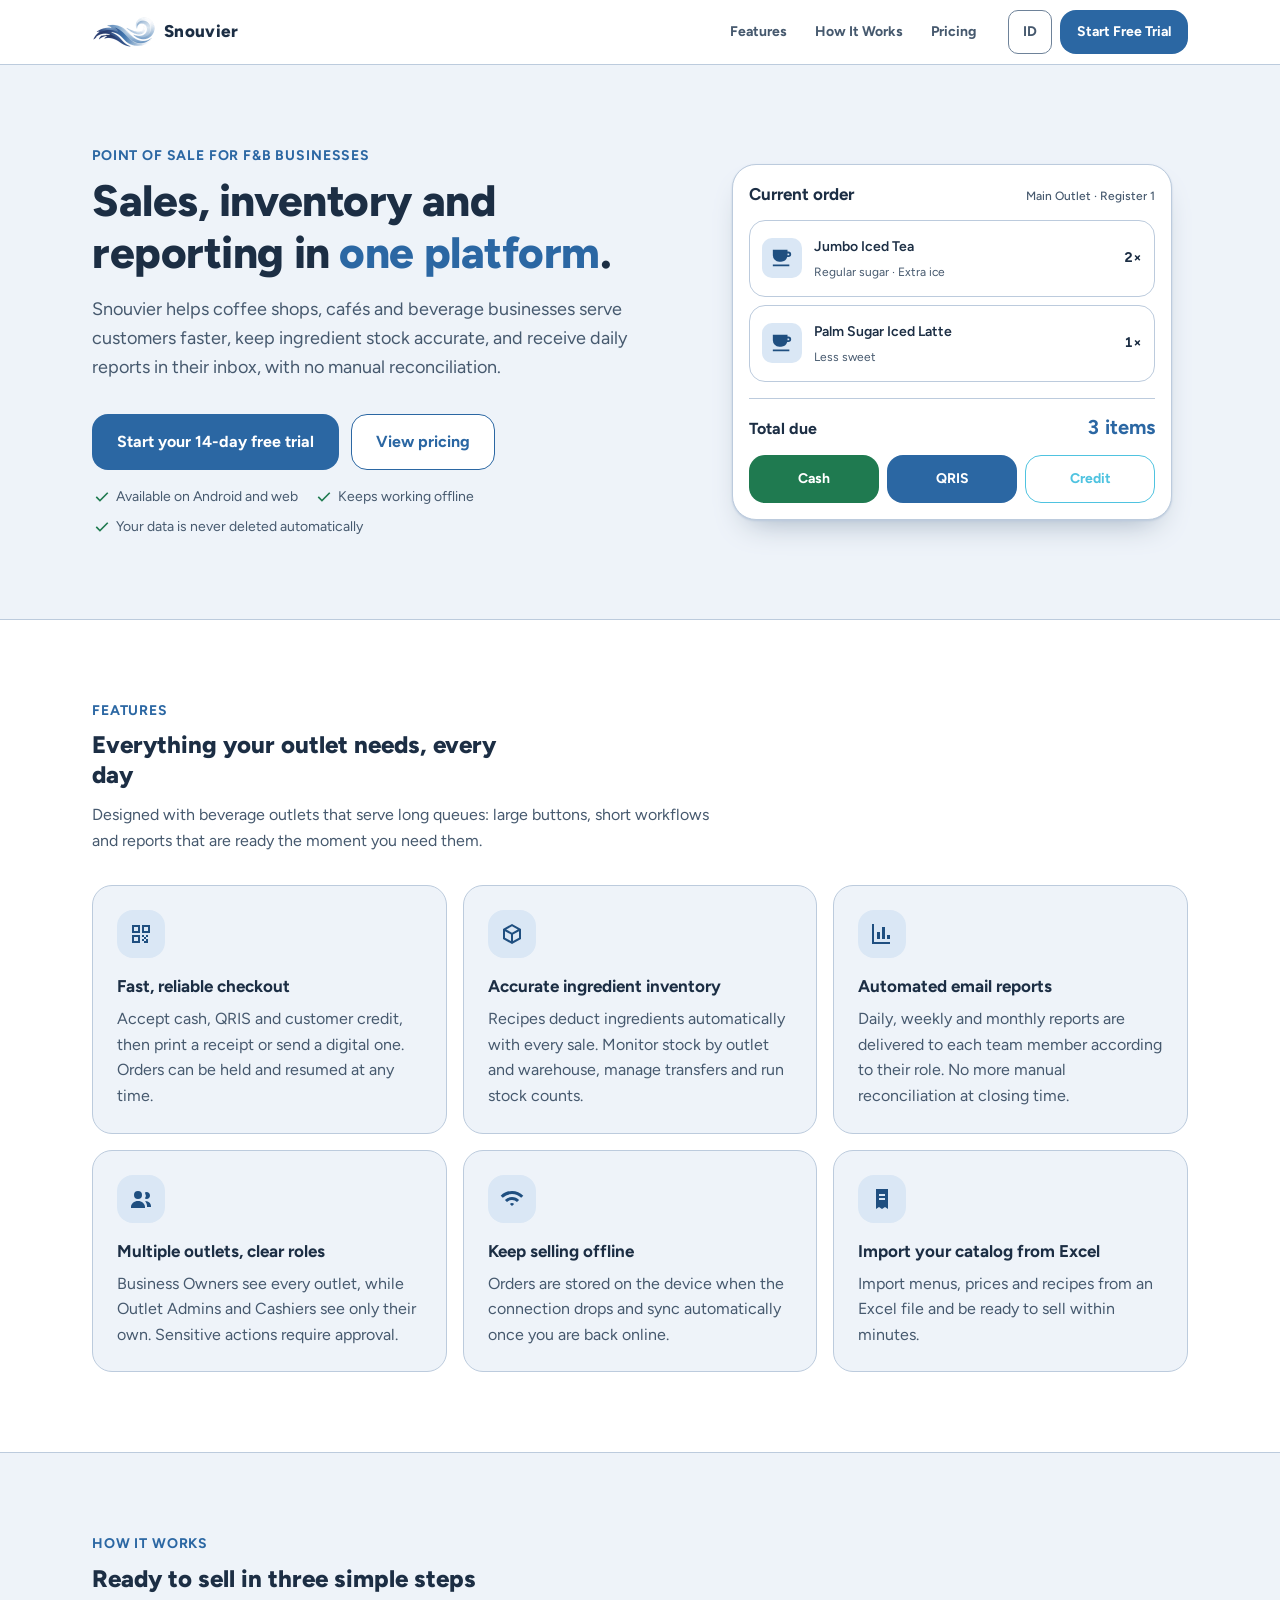
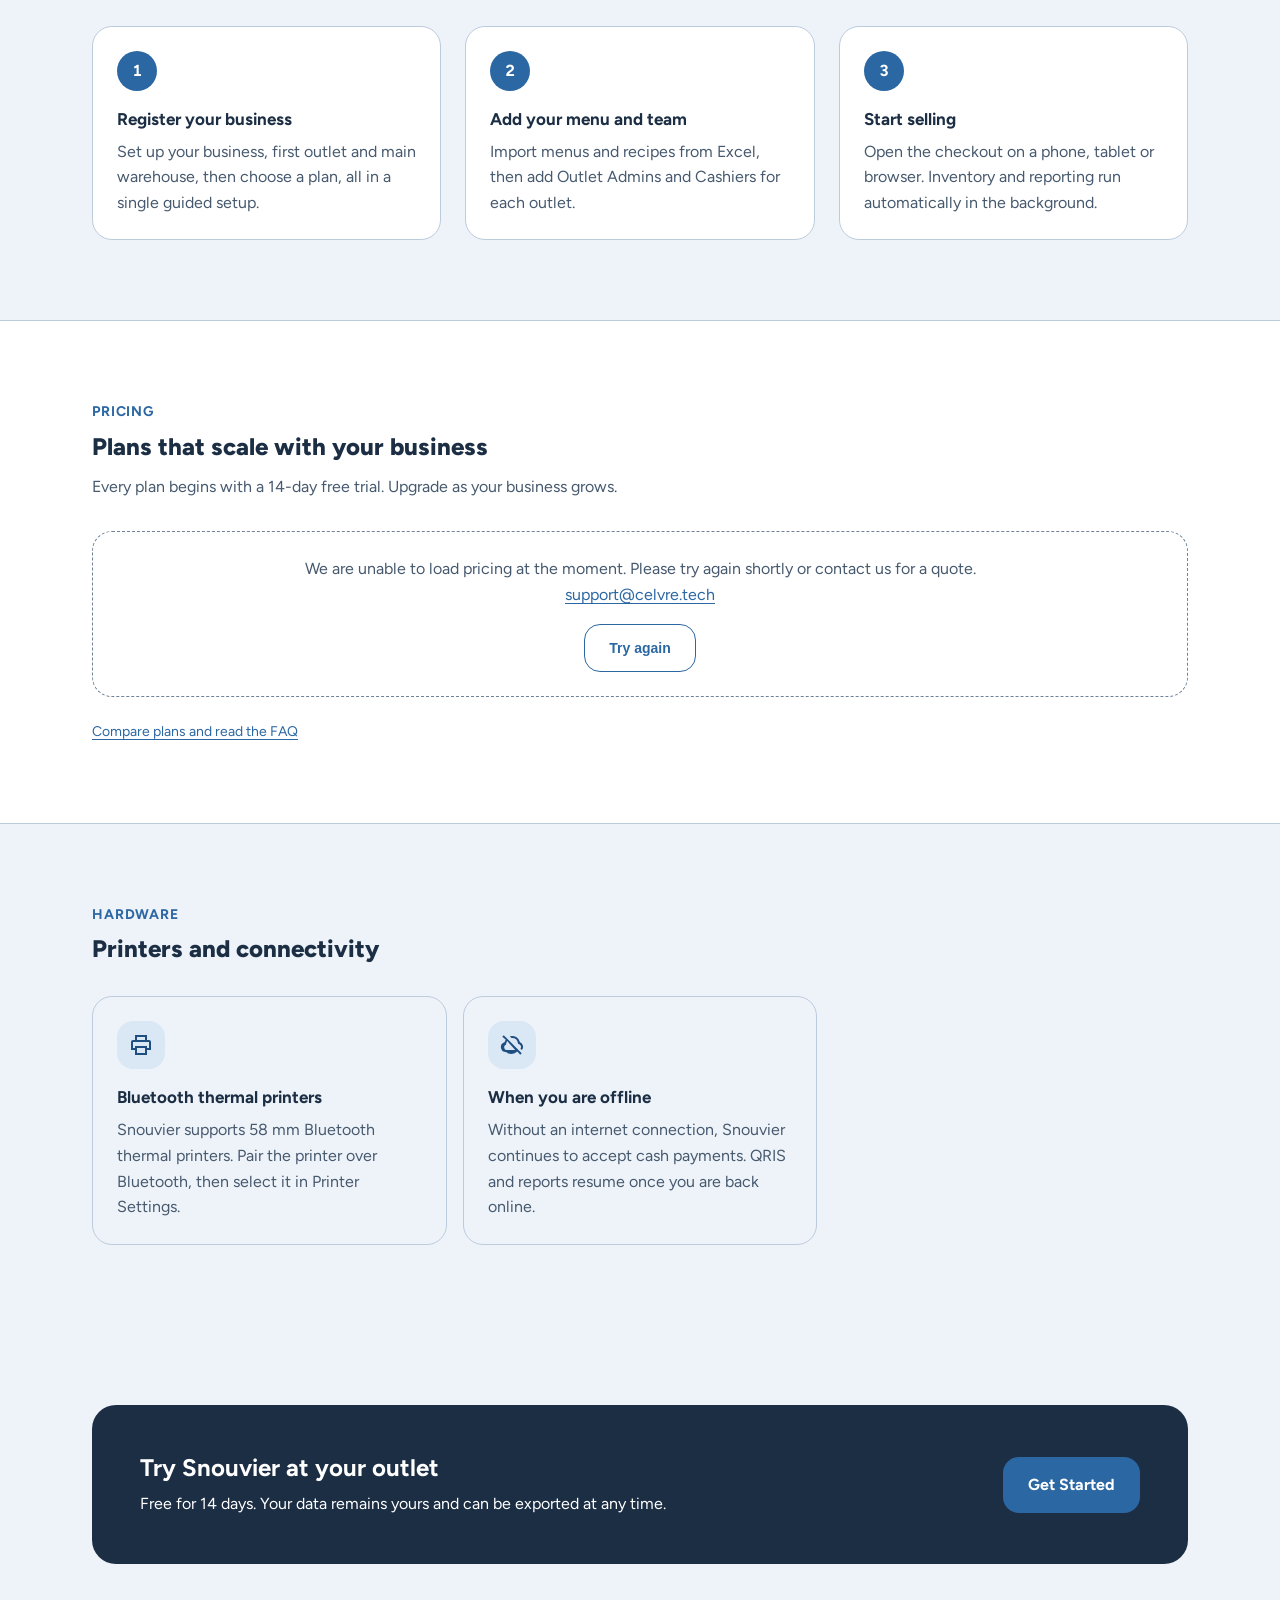
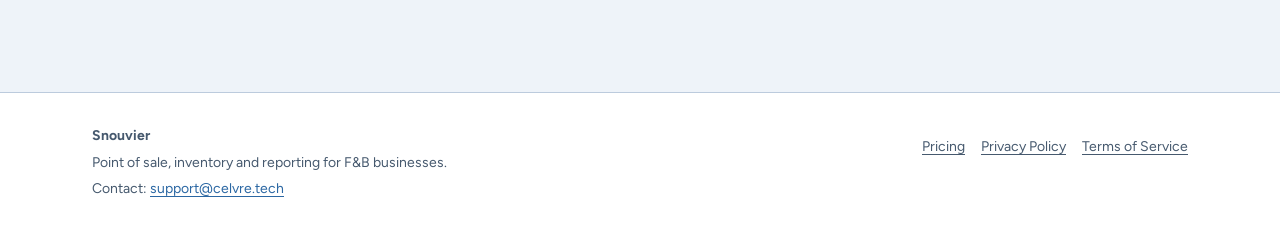
==== commit 21392412: "update" ====
--- a/index.html
+++ b/index.html
@@ -1,12 +1,12 @@
 <!doctype html>
-<html lang="id">
+<html lang="en">
 
 <head>
   <meta charset="utf-8">
   <meta name="viewport" content="width=device-width, initial-scale=1">
-  <title data-i18n="meta.title">Snouvier: kasir, stok, dan laporan untuk usaha F&amp;B</title>
+  <title data-i18n="meta.title">Snouvier | Point of Sale, Inventory and Reporting for F&amp;B Businesses</title>
   <meta name="description" data-i18n-attr-content="meta.description"
-    content="Aplikasi kasir untuk kedai, kafe, dan usaha F&amp;B: Kasir Outlet dengan tunai, QRIS, dan Kasbon, stok bahan per outlet dan gudang, serta laporan otomatis ke email.">
+    content="Snouvier is a point-of-sale platform for coffee shops, cafés and F&amp;B businesses. Accept cash, QRIS and customer credit, track ingredient stock across outlets and warehouses, and receive automated reports by email.">
   <link rel="preload" href="fonts/plus-jakarta-sans-latin-wght.woff2" as="font" type="font/woff2" crossorigin>
   <!-- Token desain v2 (--gf-*) dan Plus Jakarta Sans self-host; satu tema terang. -->
   <link rel="stylesheet" href="gf-tokens.css">
@@ -15,235 +15,217 @@
 </head>
 
 <body>
-  <a class="skip" href="#isi" data-i18n="nav.skip">Langsung ke isi</a>
+  <a class="skip" href="#main" data-i18n="nav.skip">Skip to main content</a>
 
   <header class="top">
     <div class="wrap top__bar">
-      <a class="brand" href="index.html" aria-label="Snouvier, beranda" data-i18n-attr-aria-label="nav.homeLabel">
+      <a class="brand" href="index.html" aria-label="Snouvier home" data-i18n-attr-aria-label="nav.homeLabel">
         <img class="brand__mark" src="img/snouvier_mark.png" alt="" width="64" height="32">
         <span>Snouvier</span>
       </a>
-      <nav class="nav" aria-label="Utama" data-i18n-attr-aria-label="nav.main">
-        <a href="#fitur" data-i18n="nav.features">Fitur</a>
-        <a href="#cara-kerja" data-i18n="nav.how">Cara kerja</a>
-        <a href="harga.html" data-i18n="nav.pricing">Harga</a>
+      <nav class="nav" aria-label="Main navigation" data-i18n-attr-aria-label="nav.main">
+        <a href="#features" data-i18n="nav.features">Features</a>
+        <a href="#how-it-works" data-i18n="nav.how">How It Works</a>
+        <a href="pricing.html" data-i18n="nav.pricing">Pricing</a>
       </nav>
       <div class="top__actions">
-        <a class="lang" href="?lang=en" hreflang="en" lang="en" data-lang-toggle
-          aria-label="Switch to English">EN</a>
-        <a class="btn btn--primary btn--sm" href="daftar.html" data-cta="daftar" data-i18n="cta.try">Coba gratis</a>
+        <a class="lang" href="?lang=id" hreflang="id" lang="id" data-lang-toggle
+          aria-label="Ganti ke Bahasa Indonesia">ID</a>
+        <a class="btn btn--primary btn--sm" href="signup.html" data-cta="signup" data-i18n="cta.try">Start Free Trial</a>
       </div>
     </div>
   </header>
 
-  <main id="isi">
+  <main id="main">
     <section class="hero" aria-labelledby="hero-title">
       <div class="wrap hero__grid">
         <div>
-          <p class="eyebrow" data-i18n="hero.eyebrow">Aplikasi kasir untuk usaha F&amp;B</p>
-          <h1 class="hero__title" id="hero-title" data-i18n="hero.title">Kasir, stok, dan laporan dalam <em>satu
-              aplikasi</em>.</h1>
-          <p class="hero__lead" data-i18n="hero.lead">Snouvier membantu kedai, kafe, dan usaha minuman melayani pembeli
-            lebih cepat, menjaga stok bahan tetap akurat, dan mengirim laporan harian ke email Anda tanpa rekap
-            manual.</p>
+          <p class="eyebrow" data-i18n="hero.eyebrow">Point of sale for F&amp;B businesses</p>
+          <h1 class="hero__title" id="hero-title" data-i18n="hero.title">Sales, inventory and reporting in <em>one platform</em>.</h1>
+          <p class="hero__lead" data-i18n="hero.lead">Snouvier helps coffee shops, cafés and beverage businesses serve customers faster, keep ingredient stock accurate, and receive daily reports in their inbox, with no manual reconciliation.</p>
           <div class="hero__ctas">
-            <a class="btn btn--primary btn--lg" href="daftar.html" data-cta="daftar" data-i18n="hero.ctaPrimary">Coba
-              gratis 14 hari</a>
-            <a class="btn btn--secondary btn--lg" href="harga.html" data-i18n="hero.ctaSecondary">Lihat harga</a>
+            <a class="btn btn--primary btn--lg" href="signup.html" data-cta="signup" data-i18n="hero.ctaPrimary">Start your 14-day free trial</a>
+            <a class="btn btn--secondary btn--lg" href="pricing.html" data-i18n="hero.ctaSecondary">View pricing</a>
           </div>
           <ul class="hero__note">
             <li><svg class="ic" viewBox="0 0 24 24" aria-hidden="true" focusable="false">
                 <path d="M9.55 17.65 4.4 12.5l1.4-1.4 3.75 3.75 8.65-8.65 1.4 1.4z" />
-              </svg><span data-i18n="hero.note1">Android dan web</span></li>
+              </svg><span data-i18n="hero.note1">Available on Android and web</span></li>
             <li><svg class="ic" viewBox="0 0 24 24" aria-hidden="true" focusable="false">
                 <path d="M9.55 17.65 4.4 12.5l1.4-1.4 3.75 3.75 8.65-8.65 1.4 1.4z" />
-              </svg><span data-i18n="hero.note2">Tetap jalan saat internet putus</span></li>
+              </svg><span data-i18n="hero.note2">Keeps working offline</span></li>
             <li><svg class="ic" viewBox="0 0 24 24" aria-hidden="true" focusable="false">
                 <path d="M9.55 17.65 4.4 12.5l1.4-1.4 3.75 3.75 8.65-8.65 1.4 1.4z" />
-              </svg><span data-i18n="hero.note3">Data Anda tidak pernah dihapus otomatis</span></li>
+              </svg><span data-i18n="hero.note3">Your data is never deleted automatically</span></li>
           </ul>
         </div>
 
-        <figure class="preview" role="img" aria-label="Contoh layar Kasir Outlet: dua menu di keranjang dan tombol bayar Tunai, QRIS, dan Kasbon"
+        <figure class="preview" role="img" aria-label="Example checkout screen with two items in the order and payment options for Cash, QRIS and Customer Credit"
           data-i18n-attr-aria-label="preview.label">
           <div aria-hidden="true">
             <div class="preview__head">
-              <span class="preview__title" data-i18n="preview.title">Pesanan</span>
-              <span class="preview__meta" data-i18n="preview.meta">Outlet Pusat · Kasir 1</span>
+              <span class="preview__title" data-i18n="preview.title">Current order</span>
+              <span class="preview__meta" data-i18n="preview.meta">Main Outlet · Register 1</span>
             </div>
             <ul class="preview__list">
               <li class="preview__row">
                 <span class="preview__thumb"><svg class="ic" viewBox="0 0 24 24" aria-hidden="true" focusable="false">
                     <path d="M4 3h14v2h1a3 3 0 0 1 0 6h-1.3A7 7 0 0 1 11 16H9a7 7 0 0 1-7-7V3h2zm14 4v2h1a1 1 0 0 0 0-2h-1zM2 19h18v2H2v-2z" />
                   </svg></span>
-                <span><span class="preview__name" data-i18n="preview.item1">Es Teh Jumbo</span><br><span
-                    class="preview__sub" data-i18n="preview.item1sub">Gula normal · Es padat</span></span>
+                <span><span class="preview__name" data-i18n="preview.item1">Jumbo Iced Tea</span><br><span
+                    class="preview__sub" data-i18n="preview.item1sub">Regular sugar · Extra ice</span></span>
                 <span class="preview__qty gf-num">2×</span>
               </li>
               <li class="preview__row">
                 <span class="preview__thumb"><svg class="ic" viewBox="0 0 24 24" aria-hidden="true" focusable="false">
                     <path d="M4 3h14v2h1a3 3 0 0 1 0 6h-1.3A7 7 0 0 1 11 16H9a7 7 0 0 1-7-7V3h2zm14 4v2h1a1 1 0 0 0 0-2h-1zM2 19h18v2H2v-2z" />
                   </svg></span>
-                <span><span class="preview__name" data-i18n="preview.item2">Kopi Susu Gula Aren</span><br><span
-                    class="preview__sub" data-i18n="preview.item2sub">Kurang manis</span></span>
+                <span><span class="preview__name" data-i18n="preview.item2">Palm Sugar Iced Latte</span><br><span
+                    class="preview__sub" data-i18n="preview.item2sub">Less sweet</span></span>
                 <span class="preview__qty gf-num">1×</span>
               </li>
             </ul>
-            <div class="preview__total"><span data-i18n="preview.total">Total bayar</span><span class="gf-num">3 item</span></div>
+            <div class="preview__total"><span data-i18n="preview.total">Total due</span><span class="gf-num" data-i18n="preview.count">3 items</span></div>
             <div class="preview__pay">
-              <span class="pay-cash" data-i18n="preview.cash">Tunai</span>
+              <span class="pay-cash" data-i18n="preview.cash">Cash</span>
               <span class="pay-qris">QRIS</span>
-              <span class="pay-bon">Kasbon</span>
+              <span class="pay-bon" data-i18n="preview.credit">Credit</span>
             </div>
           </div>
         </figure>
       </div>
     </section>
 
-    <section class="section section--alt" id="fitur" aria-labelledby="fitur-title">
-      <div class="wrap">
-        <div class="section__head">
-          <p class="eyebrow" data-i18n="features.eyebrow">Fitur</p>
-          <h2 class="section__title" id="fitur-title" data-i18n="features.title">Semua yang dibutuhkan outlet Anda
-            setiap hari</h2>
-          <p class="section__lead" data-i18n="features.lead">Dirancang bersama kedai minuman yang melayani antrean
-            panjang, jadi tombolnya besar, alurnya pendek, dan laporannya langsung siap dibaca.</p>
+    <section class="section section--alt" id="features" aria-labelledby="features-title">
+      <div class="wrap">
+        <div class="section__head">
+          <p class="eyebrow" data-i18n="features.eyebrow">Features</p>
+          <h2 class="section__title" id="features-title" data-i18n="features.title">Everything your outlet needs, every day</h2>
+          <p class="section__lead" data-i18n="features.lead">Designed with beverage outlets that serve long queues: large buttons, short workflows and reports that are ready the moment you need them.</p>
         </div>
         <ul class="features">
           <li class="feature">
             <span class="feature__icon"><svg class="ic" viewBox="0 0 24 24" aria-hidden="true" focusable="false">
                 <path d="M3 3h8v8H3V3zm2 2v4h4V5H5zm8-2h8v8h-8V3zm2 2v4h4V5h-4zM3 13h8v8H3v-8zm2 2v4h4v-4H5zm8-2h2v2h-2v-2zm2 2h2v2h-2v-2zm-2 2h2v2h-2v-2zm4 0h2v4h-4v-2h2v-2zm0-4h2v2h-2v-2z" />
               </svg></span>
-            <h3 data-i18n="features.f1.title">Kasir Outlet yang cepat</h3>
-            <p data-i18n="features.f1.body">Terima tunai, QRIS, dan Kasbon pelanggan, lalu cetak nota atau kirim nota
-              digital. Pesanan bisa ditunda dan dilanjutkan.</p>
+            <h3 data-i18n="features.f1.title">Fast, reliable checkout</h3>
+            <p data-i18n="features.f1.body">Accept cash, QRIS and customer credit, then print a receipt or send a digital one. Orders can be held and resumed at any time.</p>
           </li>
           <li class="feature">
             <span class="feature__icon"><svg class="ic" viewBox="0 0 24 24" aria-hidden="true" focusable="false">
                 <path d="M3 7l9-5 9 5v10l-9 5-9-5V7zm9-2.7L6.2 7.5 12 10.7l5.8-3.2L12 4.3zM5 9.2v6.6l6 3.3v-6.6L5 9.2zm14 0-6 3.3v6.6l6-3.3V9.2z" />
               </svg></span>
-            <h3 data-i18n="features.f2.title">Stok bahan yang akurat</h3>
-            <p data-i18n="features.f2.body">Resep memotong stok bahan baku otomatis setiap penjualan. Pantau stok per
-              outlet dan gudang, kirim barang, dan hitung opname.</p>
+            <h3 data-i18n="features.f2.title">Accurate ingredient inventory</h3>
+            <p data-i18n="features.f2.body">Recipes deduct ingredients automatically with every sale. Monitor stock by outlet and warehouse, manage transfers and run stock counts.</p>
           </li>
           <li class="feature">
             <span class="feature__icon"><svg class="ic" viewBox="0 0 24 24" aria-hidden="true" focusable="false">
                 <path d="M4 20h16v2H2V2h2v18zm3-3V10h3v7H7zm5 0V5h3v12h-3zm5 0v-4h3v4h-3z" />
               </svg></span>
-            <h3 data-i18n="features.f3.title">Laporan otomatis ke email</h3>
-            <p data-i18n="features.f3.body">Laporan harian, mingguan, dan bulanan dikirim ke email setiap orang sesuai
-              perannya. Tidak perlu rekap manual di akhir hari.</p>
+            <h3 data-i18n="features.f3.title">Automated email reports</h3>
+            <p data-i18n="features.f3.body">Daily, weekly and monthly reports are delivered to each team member according to their role. No more manual reconciliation at closing time.</p>
           </li>
           <li class="feature">
             <span class="feature__icon"><svg class="ic" viewBox="0 0 24 24" aria-hidden="true" focusable="false">
                 <path d="M9 12a4 4 0 1 1 0-8 4 4 0 0 1 0 8zm-7 8c0-3.3 3.1-6 7-6s7 2.7 7 6v1H2v-1zm15.5-8a3.5 3.5 0 1 0-1.6-6.6 6 6 0 0 1 0 6.2c.5.2 1 .4 1.6.4zM18 14.2c2.3.6 4 2.6 4 4.8v1h-4v-1c0-1.8-.7-3.5-2-4.8h2z" />
               </svg></span>
-            <h3 data-i18n="features.f4.title">Banyak outlet, peran jelas</h3>
-            <p data-i18n="features.f4.body">Pemilik Usaha melihat semua outlet. Admin Outlet dan Kasir hanya melihat
-              outletnya sendiri, dan tindakan penting perlu persetujuan.</p>
+            <h3 data-i18n="features.f4.title">Multiple outlets, clear roles</h3>
+            <p data-i18n="features.f4.body">Business Owners see every outlet, while Outlet Admins and Cashiers see only their own. Sensitive actions require approval.</p>
           </li>
           <li class="feature">
             <span class="feature__icon"><svg class="ic" viewBox="0 0 24 24" aria-hidden="true" focusable="false">
                 <path d="M12 4c4.4 0 8.4 1.8 11.3 4.7l-2.1 2.1A13 13 0 0 0 12 7a13 13 0 0 0-9.2 3.8L.7 8.7A16 16 0 0 1 12 4zm0 6c2.8 0 5.3 1.1 7.1 2.9L17 15a7 7 0 0 0-5-2 7 7 0 0 0-5 2l-2.1-2.1A10 10 0 0 1 12 10zm0 6a3 3 0 0 1 2.1.9L12 19l-2.1-2.1A3 3 0 0 1 12 16z" />
               </svg></span>
-            <h3 data-i18n="features.f5.title">Tetap jualan saat luring</h3>
-            <p data-i18n="features.f5.body">Pesanan tersimpan di perangkat saat internet putus dan terkirim sendiri
-              begitu tersambung lagi.</p>
+            <h3 data-i18n="features.f5.title">Keep selling offline</h3>
+            <p data-i18n="features.f5.body">Orders are stored on the device when the connection drops and sync automatically once you are back online.</p>
           </li>
           <li class="feature">
             <span class="feature__icon"><svg class="ic" viewBox="0 0 24 24" aria-hidden="true" focusable="false">
                 <path d="M6 2h12v20l-3-2-3 2-3-2-3 2V2zm3 5v2h6V7H9zm0 4v2h6v-2H9z" />
               </svg></span>
-            <h3 data-i18n="features.f6.title">Katalog dari Excel</h3>
-            <p data-i18n="features.f6.body">Mulai dengan katalog bersih, lalu impor menu, harga, dan resep dari berkas
-              Excel dalam beberapa menit.</p>
+            <h3 data-i18n="features.f6.title">Import your catalog from Excel</h3>
+            <p data-i18n="features.f6.body">Import menus, prices and recipes from an Excel file and be ready to sell within minutes.</p>
           </li>
         </ul>
       </div>
     </section>
 
-    <section class="section" id="cara-kerja" aria-labelledby="cara-title">
-      <div class="wrap">
-        <div class="section__head">
-          <p class="eyebrow" data-i18n="how.eyebrow">Cara kerja</p>
-          <h2 class="section__title" id="cara-title" data-i18n="how.title">Siap berjualan dalam tiga langkah</h2>
+    <section class="section" id="how-it-works" aria-labelledby="how-title">
+      <div class="wrap">
+        <div class="section__head">
+          <p class="eyebrow" data-i18n="how.eyebrow">How It Works</p>
+          <h2 class="section__title" id="how-title" data-i18n="how.title">Ready to sell in three simple steps</h2>
         </div>
         <ol class="steps">
           <li class="step">
             <span class="step__num gf-num" aria-hidden="true">1</span>
-            <h3 data-i18n="how.s1.title">Daftarkan usaha</h3>
-            <p data-i18n="how.s1.body">Isi data usaha, outlet pertama, dan gudang utama, lalu pilih paket. Semuanya
-              dalam satu wizard.</p>
+            <h3 data-i18n="how.s1.title">Register your business</h3>
+            <p data-i18n="how.s1.body">Set up your business, first outlet and main warehouse, then choose a plan, all in a single guided setup.</p>
           </li>
           <li class="step">
             <span class="step__num gf-num" aria-hidden="true">2</span>
-            <h3 data-i18n="how.s2.title">Isi menu dan staf</h3>
-            <p data-i18n="how.s2.body">Impor menu dan resep dari Excel, lalu tambahkan Admin Outlet dan Kasir
-              untuk setiap outlet.</p>
+            <h3 data-i18n="how.s2.title">Add your menu and team</h3>
+            <p data-i18n="how.s2.body">Import menus and recipes from Excel, then add Outlet Admins and Cashiers for each outlet.</p>
           </li>
           <li class="step">
             <span class="step__num gf-num" aria-hidden="true">3</span>
-            <h3 data-i18n="how.s3.title">Mulai jualan</h3>
-            <p data-i18n="how.s3.body">Buka Kasir Outlet di HP, tablet, atau browser. Stok dan laporan berjalan
-              sendiri.</p>
+            <h3 data-i18n="how.s3.title">Start selling</h3>
+            <p data-i18n="how.s3.body">Open the checkout on a phone, tablet or browser. Inventory and reporting run automatically in the background.</p>
           </li>
         </ol>
       </div>
     </section>
 
-    <section class="section section--alt" id="harga" aria-labelledby="harga-title">
-      <div class="wrap">
-        <div class="section__head">
-          <p class="eyebrow" data-i18n="pricing.eyebrow">Harga</p>
-          <h2 class="section__title" id="harga-title" data-i18n="pricing.title">Paket Langganan yang tumbuh bersama
-            usaha Anda</h2>
-          <p class="section__lead" data-i18n="pricing.lead">Mulai dengan uji coba gratis 14 hari. Pindah ke paket yang
-            lebih besar saat outlet Anda bertambah.</p>
+    <section class="section section--alt" id="pricing" aria-labelledby="pricing-title">
+      <div class="wrap">
+        <div class="section__head">
+          <p class="eyebrow" data-i18n="pricing.eyebrow">Pricing</p>
+          <h2 class="section__title" id="pricing-title" data-i18n="pricing.title">Plans that scale with your business</h2>
+          <p class="section__lead" data-i18n="pricing.lead">Every plan begins with a 14-day free trial. Upgrade as your business grows.</p>
         </div>
         <div class="plans" id="plans" aria-live="polite" aria-busy="true">
           <div class="skeleton" aria-hidden="true"></div>
           <div class="skeleton" aria-hidden="true"></div>
           <div class="skeleton" aria-hidden="true"></div>
         </div>
-        <p class="plans__foot"><a href="harga.html" data-i18n="pricing.more">Bandingkan paket dan baca tanya jawab</a></p>
-      </div>
-    </section>
-
-    <section class="section" id="perangkat" aria-labelledby="perangkat-title">
-      <div class="wrap">
-        <div class="section__head">
-          <p class="eyebrow" data-i18n="device.eyebrow">Perangkat</p>
-          <h2 class="section__title" id="perangkat-title" data-i18n="device.title">Printer dan koneksi</h2>
+        <p class="plans__foot"><a href="pricing.html" data-i18n="pricing.more">Compare plans and read the FAQ</a></p>
+      </div>
+    </section>
+
+    <section class="section" id="hardware" aria-labelledby="hardware-title">
+      <div class="wrap">
+        <div class="section__head">
+          <p class="eyebrow" data-i18n="device.eyebrow">Hardware</p>
+          <h2 class="section__title" id="hardware-title" data-i18n="device.title">Printers and connectivity</h2>
         </div>
         <ul class="features">
           <li class="feature">
             <span class="feature__icon"><svg class="ic" viewBox="0 0 24 24" aria-hidden="true" focusable="false">
                 <path d="M6 2h12v5h2a2 2 0 0 1 2 2v8h-4v5H6v-5H2V9a2 2 0 0 1 2-2h2V2zm2 2v3h8V4H8zm0 11v5h8v-5H8zm-4-6v6h2v-2h12v2h2V9H4z" />
               </svg></span>
-            <h3 data-i18n="device.printer.title">Printer thermal Bluetooth</h3>
-            <p data-i18n="device.printer.body" data-celvre="printerDidukung">Snouvier bekerja dengan printer thermal Bluetooth 58 mm. Sambungkan lewat Bluetooth, lalu pilih di Pengaturan Printer.</p>
+            <h3 data-i18n="device.printer.title">Bluetooth thermal printers</h3>
+            <p data-i18n="device.printer.body" data-celvre="printerDidukung">Snouvier supports 58 mm Bluetooth thermal printers. Pair the printer over Bluetooth, then select it in Printer Settings.</p>
             <ul class="printer-list" data-celvre-printers hidden></ul>
           </li>
           <li class="feature">
             <span class="feature__icon"><svg class="ic" viewBox="0 0 24 24" aria-hidden="true" focusable="false">
                 <path d="M2.3 3.7 3.7 2.3l18 18-1.4 1.4-3.1-3.1A8 8 0 0 1 6 19a5 5 0 0 1-1.5-9.8 8 8 0 0 1 1.3-2.5L2.3 3.7zM7.2 8.1A6 6 0 0 0 6.1 11L6 11.8l-.8.2A3 3 0 0 0 6 17h9.2L7.2 8.1zM12 5a6 6 0 0 1 5.9 5l.1.8.8.2a3 3 0 0 1 1.6 4.7l1.4 1.4A5 5 0 0 0 20 9.2 8 8 0 0 0 9.8 3.3l1.6 1.6c.2 0 .4 0 .6 0z" />
               </svg></span>
-            <h3 data-i18n="device.offline.title">Saat internet putus</h3>
-            <p data-i18n="device.offline.body" data-celvre="teksLuring">Tanpa internet, Snouvier tetap bisa menerima tunai; QRIS dan laporan menunggu online</p>
+            <h3 data-i18n="device.offline.title">When you are offline</h3>
+            <p data-i18n="device.offline.body" data-celvre="teksLuring">Without an internet connection, Snouvier continues to accept cash payments. QRIS and reports resume once you are back online.</p>
           </li>
         </ul>
       </div>
     </section>
 
-    <section class="section" aria-labelledby="akhir-title">
+    <section class="section" aria-labelledby="cta-title">
       <div class="wrap">
         <div class="cta-band">
           <div>
-            <h2 id="akhir-title" data-i18n="final.title">Coba Snouvier di outlet Anda</h2>
-            <p data-i18n="final.body">Gratis 14 hari. Data tetap milik Anda dan bisa diekspor kapan saja.</p>
+            <h2 id="cta-title" data-i18n="final.title">Try Snouvier at your outlet</h2>
+            <p data-i18n="final.body">Free for 14 days. Your data remains yours and can be exported at any time.</p>
           </div>
-          <a class="btn btn--primary btn--lg" href="daftar.html" data-cta="daftar" data-i18n="cta.signup">Daftar
-            sekarang</a>
+          <a class="btn btn--primary btn--lg" href="signup.html" data-cta="signup" data-i18n="cta.signup">Get Started</a>
         </div>
       </div>
     </section>
@@ -253,13 +235,13 @@
     <div class="wrap foot__grid">
       <div>
         <p><strong>Snouvier</strong></p>
-        <p data-i18n="foot.tagline">Aplikasi kasir, stok, dan laporan untuk usaha F&amp;B.</p>
-        <p><span data-i18n="foot.contact">Kontak:</span> <a href="mailto:support@celvre.tech">support@celvre.tech</a></p>
-      </div>
-      <nav class="foot__links" aria-label="Tautan kaki halaman" data-i18n-attr-aria-label="foot.nav">
-        <a href="harga.html" data-i18n="nav.pricing">Harga</a>
-        <a href="privacy.html" data-i18n="foot.privacy">Kebijakan Privasi</a>
-        <a href="terms.html" data-i18n="foot.terms">Ketentuan Layanan</a>
+        <p data-i18n="foot.tagline">Point of sale, inventory and reporting for F&amp;B businesses.</p>
+        <p><span data-i18n="foot.contact">Contact:</span> <a href="mailto:support@celvre.tech">support@celvre.tech</a></p>
+      </div>
+      <nav class="foot__links" aria-label="Footer navigation" data-i18n-attr-aria-label="foot.nav">
+        <a href="pricing.html" data-i18n="nav.pricing">Pricing</a>
+        <a href="privacy.html" data-i18n="foot.privacy">Privacy Policy</a>
+        <a href="terms.html" data-i18n="foot.terms">Terms of Service</a>
       </nav>
     </div>
   </footer>
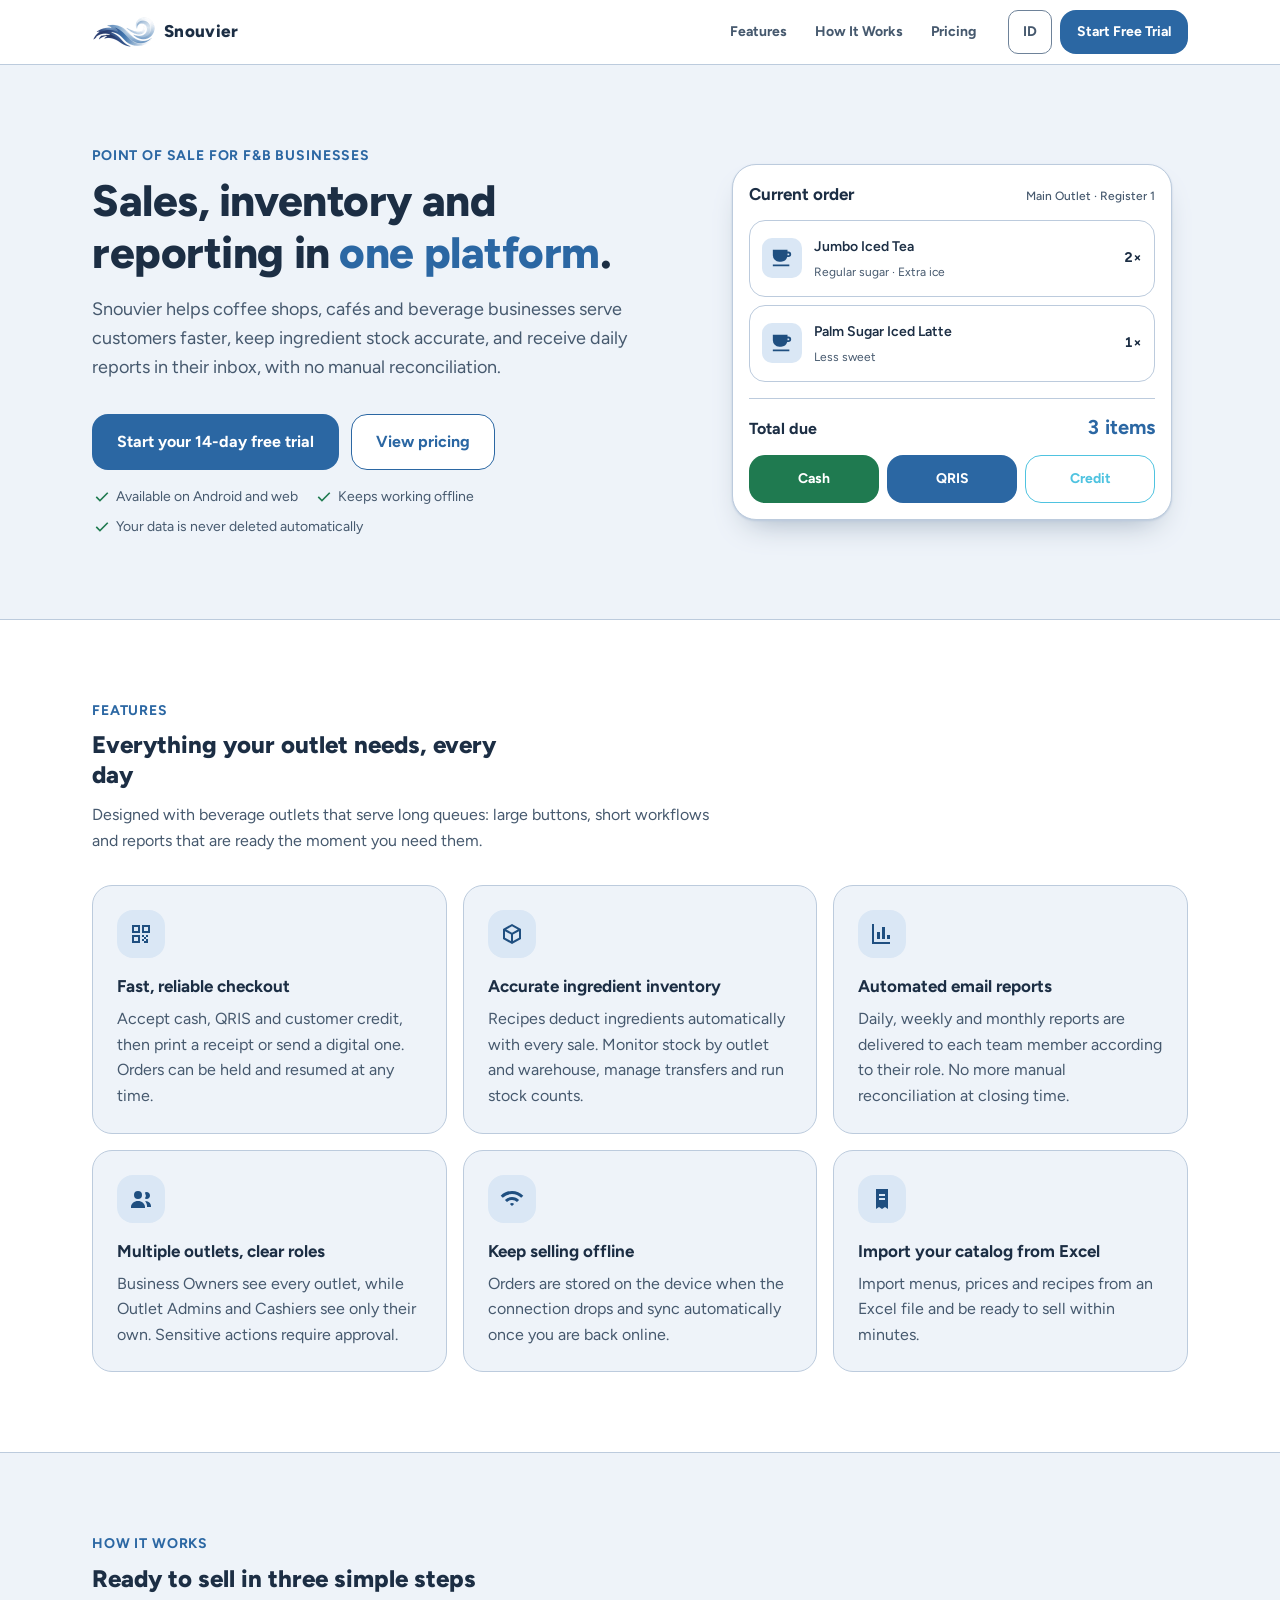
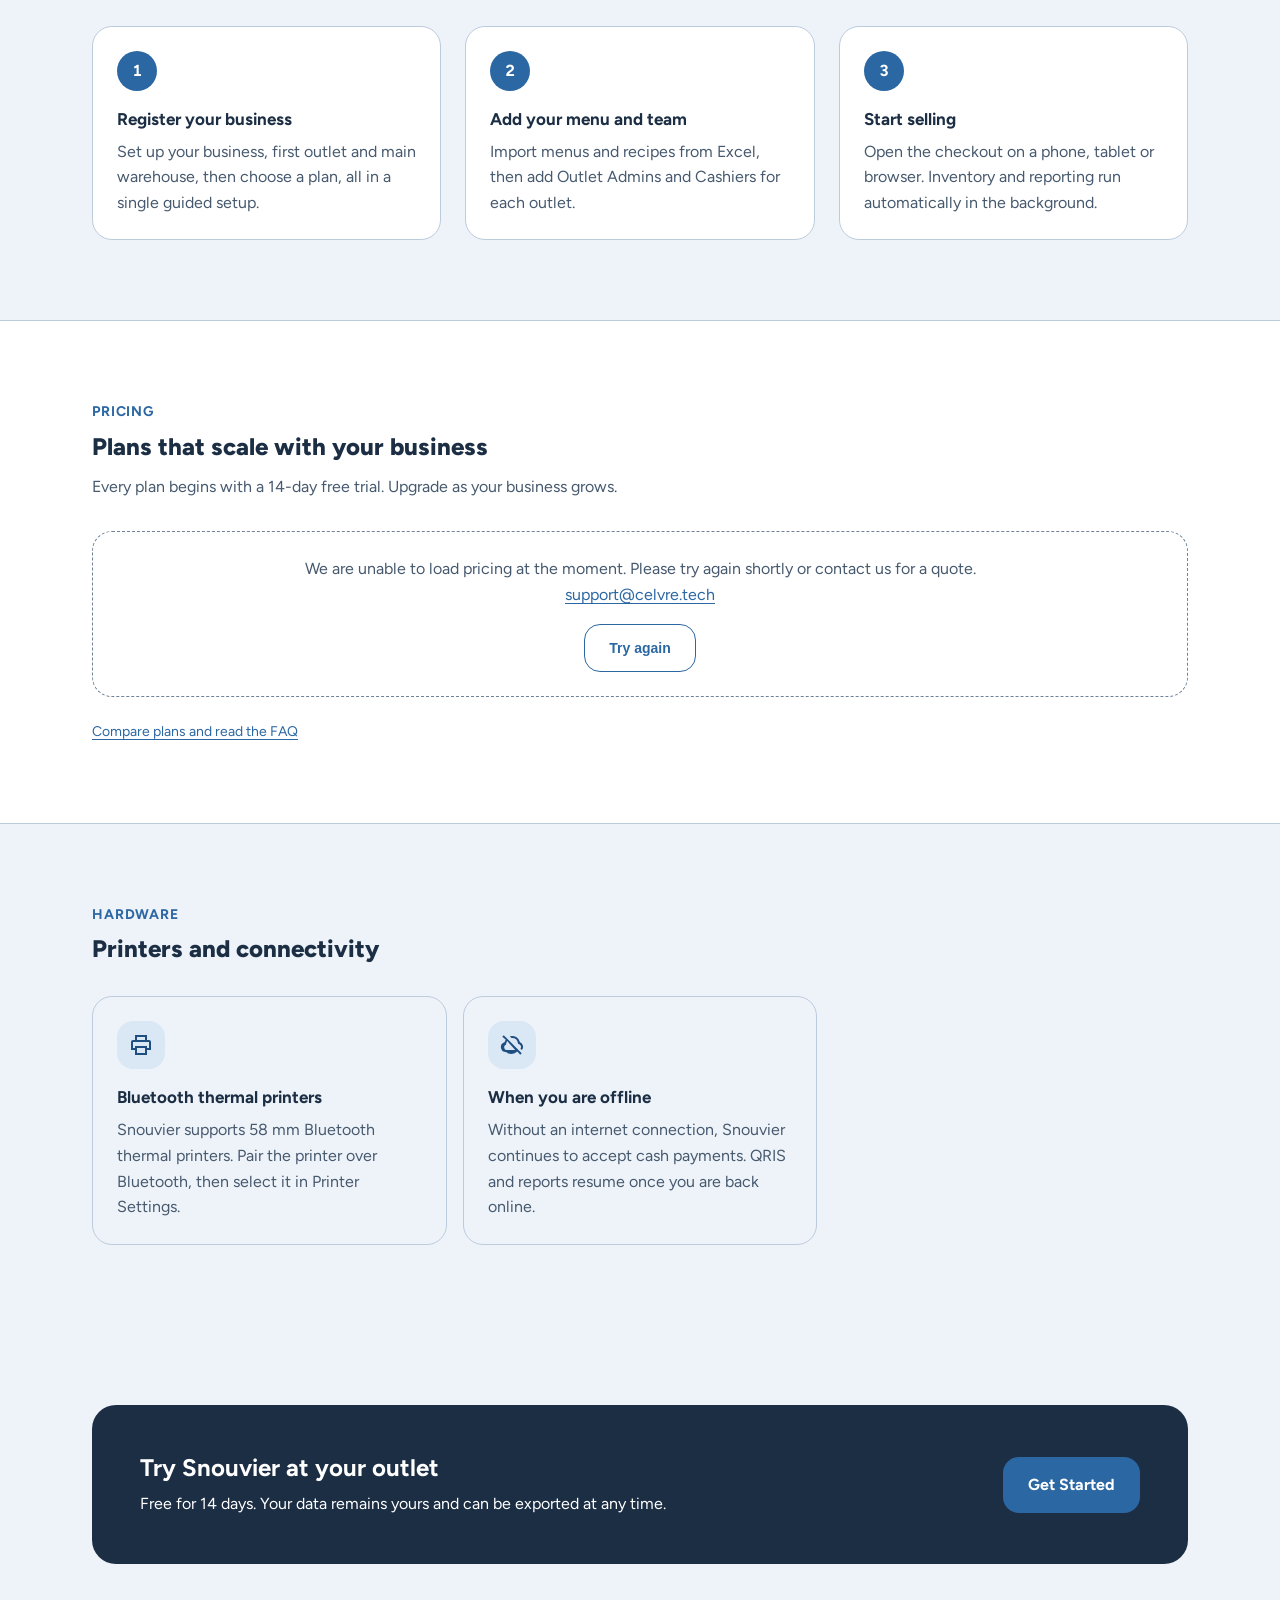
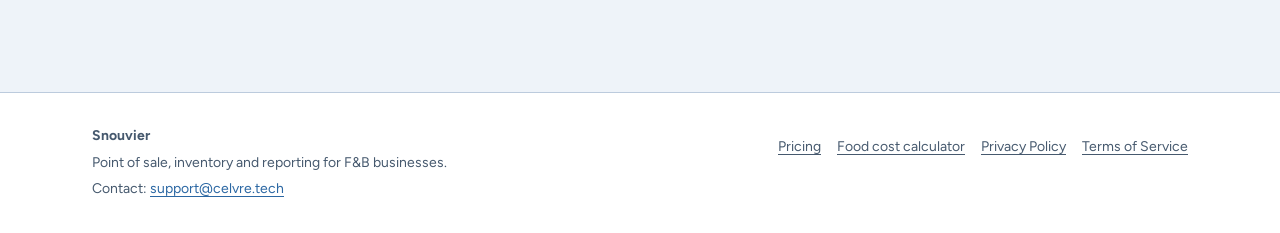
==== commit dff858e9: "update" ====
--- a/index.html
+++ b/index.html
@@ -7,8 +7,8 @@
   <title data-i18n="meta.title">Snouvier | Point of Sale, Inventory and Reporting for F&amp;B Businesses</title>
   <meta name="description" data-i18n-attr-content="meta.description"
     content="Snouvier is a point-of-sale platform for coffee shops, cafés and F&amp;B businesses. Accept cash, QRIS and customer credit, track ingredient stock across outlets and warehouses, and receive automated reports by email.">
-  <link rel="preload" href="fonts/plus-jakarta-sans-latin-wght.woff2" as="font" type="font/woff2" crossorigin>
-  <!-- Token desain v2 (--gf-*) dan Plus Jakarta Sans self-host; satu tema terang. -->
+  <link rel="preload" href="fonts/figtree-latin-wght.woff2" as="font" type="font/woff2" crossorigin>
+  <!-- Token desain v2 (--gf-*) dan Figtree self-host; satu tema terang. -->
   <link rel="stylesheet" href="gf-tokens.css">
   <link rel="stylesheet" href="site.css">
   <script type="module" src="js/main.js"></script>
@@ -240,6 +240,7 @@
       </div>
       <nav class="foot__links" aria-label="Footer navigation" data-i18n-attr-aria-label="foot.nav">
         <a href="pricing.html" data-i18n="nav.pricing">Pricing</a>
+        <a href="food-cost-calculator.html" data-i18n="foot.calc">Food cost calculator</a>
         <a href="privacy.html" data-i18n="foot.privacy">Privacy Policy</a>
         <a href="terms.html" data-i18n="foot.terms">Terms of Service</a>
       </nav>
--- a/site.css
+++ b/site.css
@@ -459,3 +459,77 @@
 .status__nilai { font-weight: 600; color: var(--gf-text-2); }
 .status__nilai[data-tingkat="normal"] { color: var(--gf-on-success-soft); }
 .status__nilai[data-tingkat="gangguan"] { color: var(--gf-danger-text); }
+
+/* ── Kalkulator HPP (food-cost-calculator.html) ─────────────────────── */
+.calc__grid { display: grid; gap: var(--gf-space-24); align-items: start; }
+@media (min-width: 1024px) { .calc__grid { grid-template-columns: minmax(0, 1fr) 340px; } }
+.calc__form, .calc__result {
+  background: var(--gf-surface);
+  border: var(--gf-stroke-card) solid var(--gf-border);
+  border-radius: var(--gf-radius-lg);
+  padding: var(--gf-space-24);
+}
+.calc__result { position: sticky; top: 88px; }
+.calc__sub { margin: var(--gf-space-24) 0 var(--gf-space-12); font-size: var(--gf-text-h3-size); line-height: var(--gf-text-h3-line); font-weight: var(--gf-text-h3-weight); }
+.calc__result .calc__sub { margin-top: 0; }
+.calc__meta { display: grid; gap: var(--gf-space-12); }
+@media (min-width: 640px) { .calc__meta { grid-template-columns: 1fr 1fr; } }
+.calc__field { display: flex; flex-direction: column; gap: var(--gf-space-4); min-width: 0; }
+.calc__field > span { color: var(--gf-text-2); font-size: var(--gf-text-caption-size); font-weight: 600; }
+.calc__field input, .calc__field select {
+  min-height: 44px;
+  width: 100%;
+  padding: 0 var(--gf-space-12);
+  font: inherit;
+  color: var(--gf-text);
+  background: var(--gf-bg);
+  border: var(--gf-stroke-input) solid var(--gf-border-input);
+  border-radius: var(--gf-radius-sm);
+  transition: border-color var(--gf-motion-fast) ease-out;
+}
+.calc__field input:focus-visible, .calc__field select:focus-visible {
+  outline: var(--gf-stroke-focus) solid var(--gf-focus-ring);
+  border-color: var(--gf-primary);
+}
+.calc__rows { list-style: none; margin: 0; padding: 0; display: grid; gap: var(--gf-space-12); counter-reset: row; }
+.calc__row {
+  position: relative;
+  display: grid;
+  gap: var(--gf-space-8);
+  grid-template-columns: 1fr 1fr;
+  padding: var(--gf-space-12);
+  background: var(--gf-surface-2);
+  border-radius: var(--gf-radius-md);
+  animation: calc-in var(--gf-motion-medium) ease-out;
+}
+.calc__row > .calc__field:first-child { grid-column: 1 / -1; padding-right: 52px; }
+@media (min-width: 900px) {
+  .calc__row { grid-template-columns: 1.6fr 1.3fr 0.8fr 0.9fr 0.9fr 0.9fr 1.1fr 44px; align-items: end; }
+  .calc__row > .calc__field:first-child { grid-column: auto; padding-right: 0; }
+}
+.calc__cost { min-height: 44px; display: flex; align-items: center; font-weight: 700; font-variant-numeric: tabular-nums; }
+.calc__del { min-width: 44px; padding: 0; }
+.calc__row > .calc__del { position: absolute; top: var(--gf-space-12); right: var(--gf-space-12); }
+@media (min-width: 900px) { .calc__row > .calc__del { position: static; } }
+.calc__hint { grid-column: 1 / -1; margin: 0; color: var(--gf-danger-text); font-size: var(--gf-text-caption-size); }
+.calc__add { margin-top: var(--gf-space-12); }
+.calc__result dl { margin: 0; display: grid; gap: var(--gf-space-12); }
+.calc__stat { display: flex; justify-content: space-between; gap: var(--gf-space-12); align-items: baseline; }
+.calc__stat dt { color: var(--gf-text-2); }
+.calc__stat dd { margin: 0; font-weight: 700; font-variant-numeric: tabular-nums; text-align: right; }
+.calc__stat--main dd { font-size: var(--gf-text-h2-size); line-height: var(--gf-text-h2-line); color: var(--gf-primary); }
+.calc__note { color: var(--gf-text-2); font-size: var(--gf-text-caption-size); margin: var(--gf-space-12) 0 0; overflow-wrap: anywhere; }
+.calc__actions { display: flex; flex-wrap: wrap; gap: var(--gf-space-8); margin-top: var(--gf-space-16); }
+.calc__print-title { display: none; }
+@keyframes calc-in { from { opacity: 0; transform: translateY(6px); } to { opacity: 1; transform: none; } }
+@media (prefers-reduced-motion: reduce) { .calc__row { animation: none; } }
+
+@media print {
+  .top, .foot, .skip, .cta-band, .calc__actions, .calc__add, .calc__del, .section__head .section__lead, .calc__note[role="status"] { display: none !important; }
+  .section { padding: 0; }
+  .calc__grid { grid-template-columns: 1fr; }
+  .calc__form, .calc__result { border: 0; padding: 0; position: static; }
+  .calc__row { break-inside: avoid; animation: none; }
+  .calc__print-title { display: block; }
+  .calc__field input, .calc__field select { border: 0; padding: 0; min-height: 0; appearance: none; background: none; }
+}
